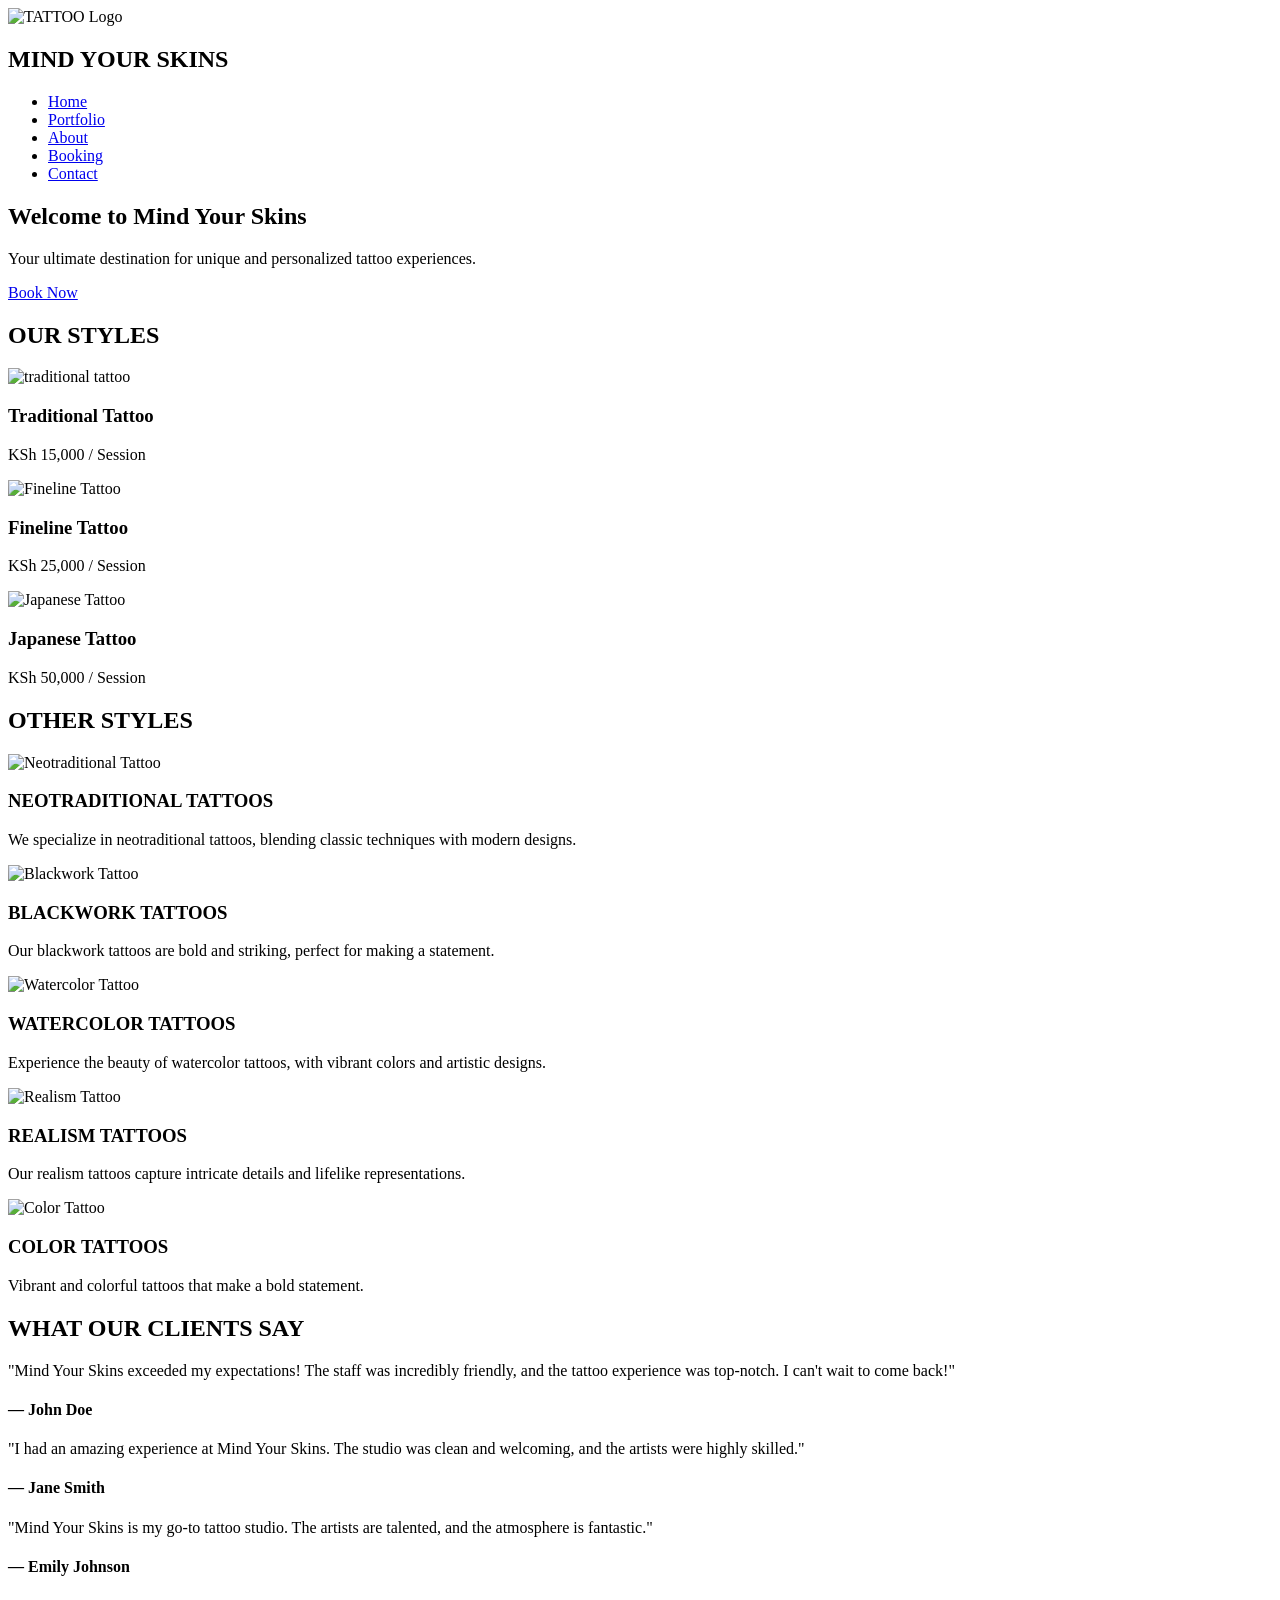
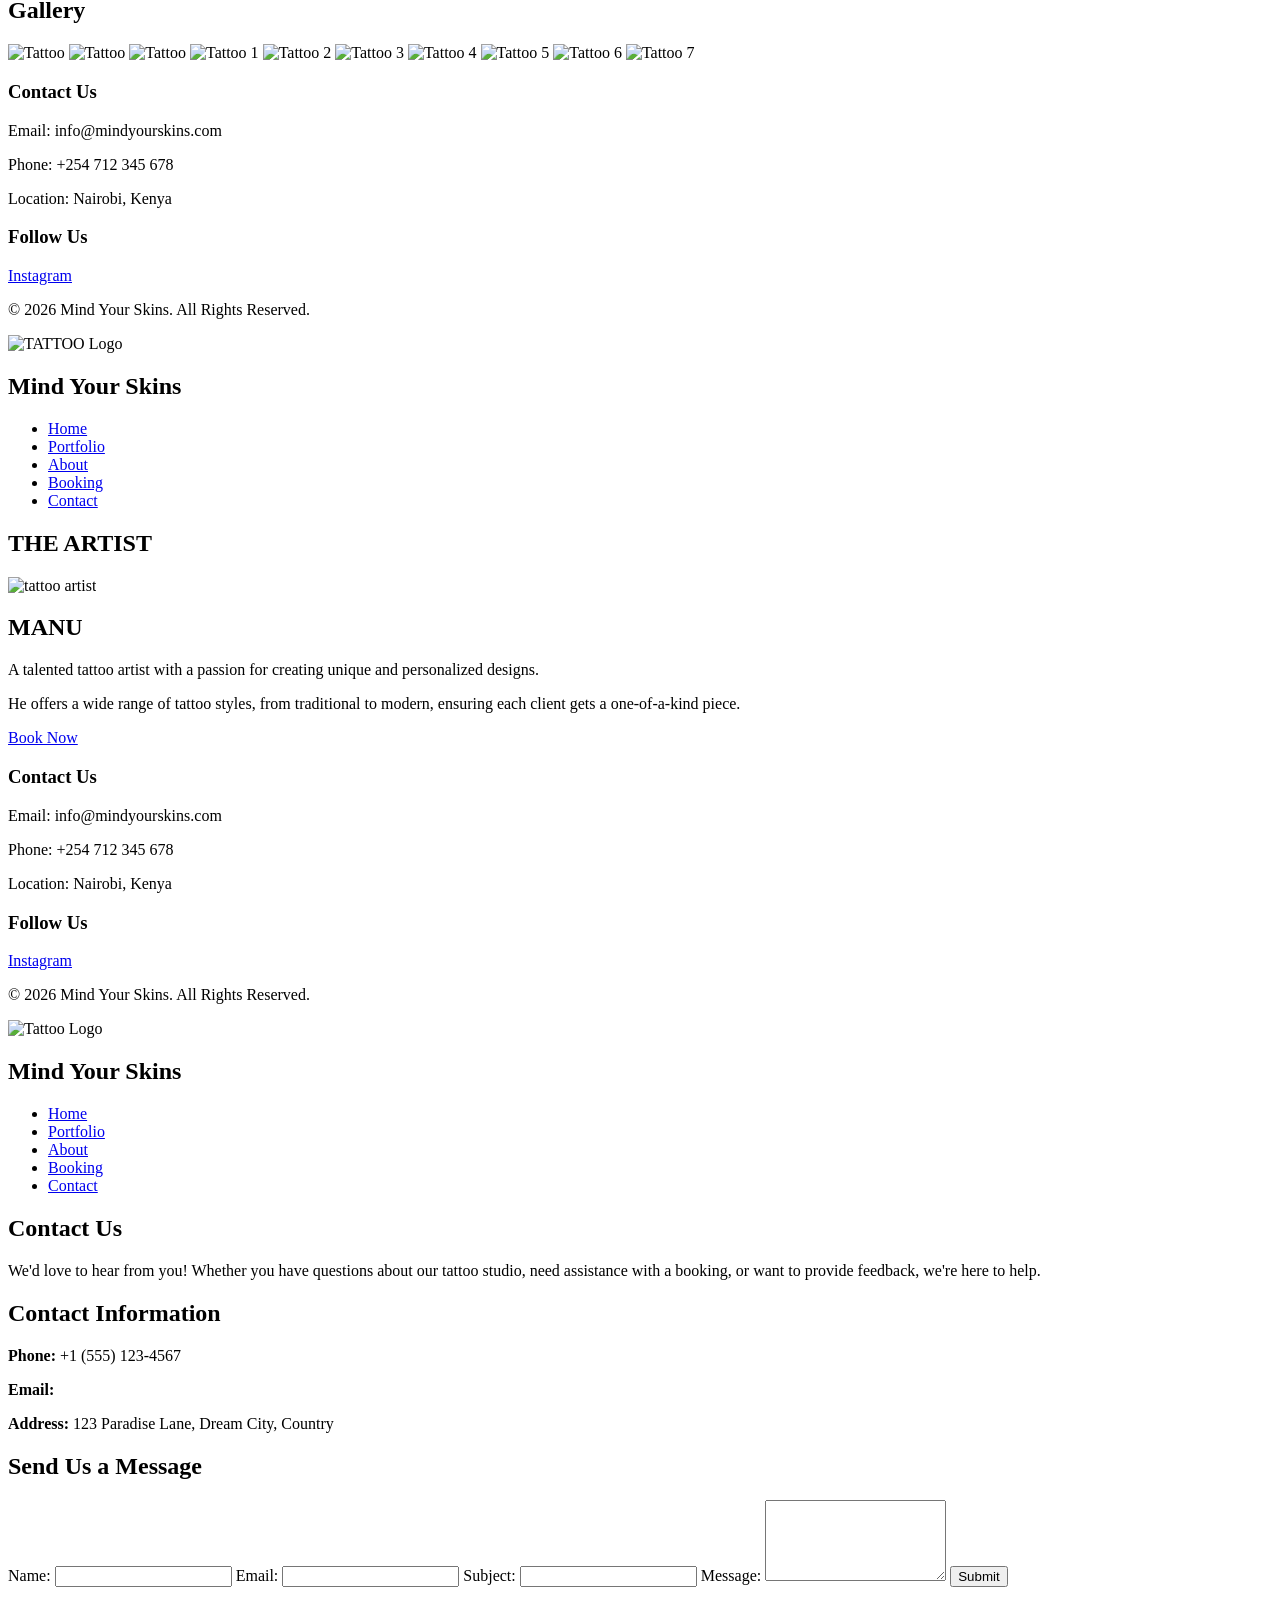
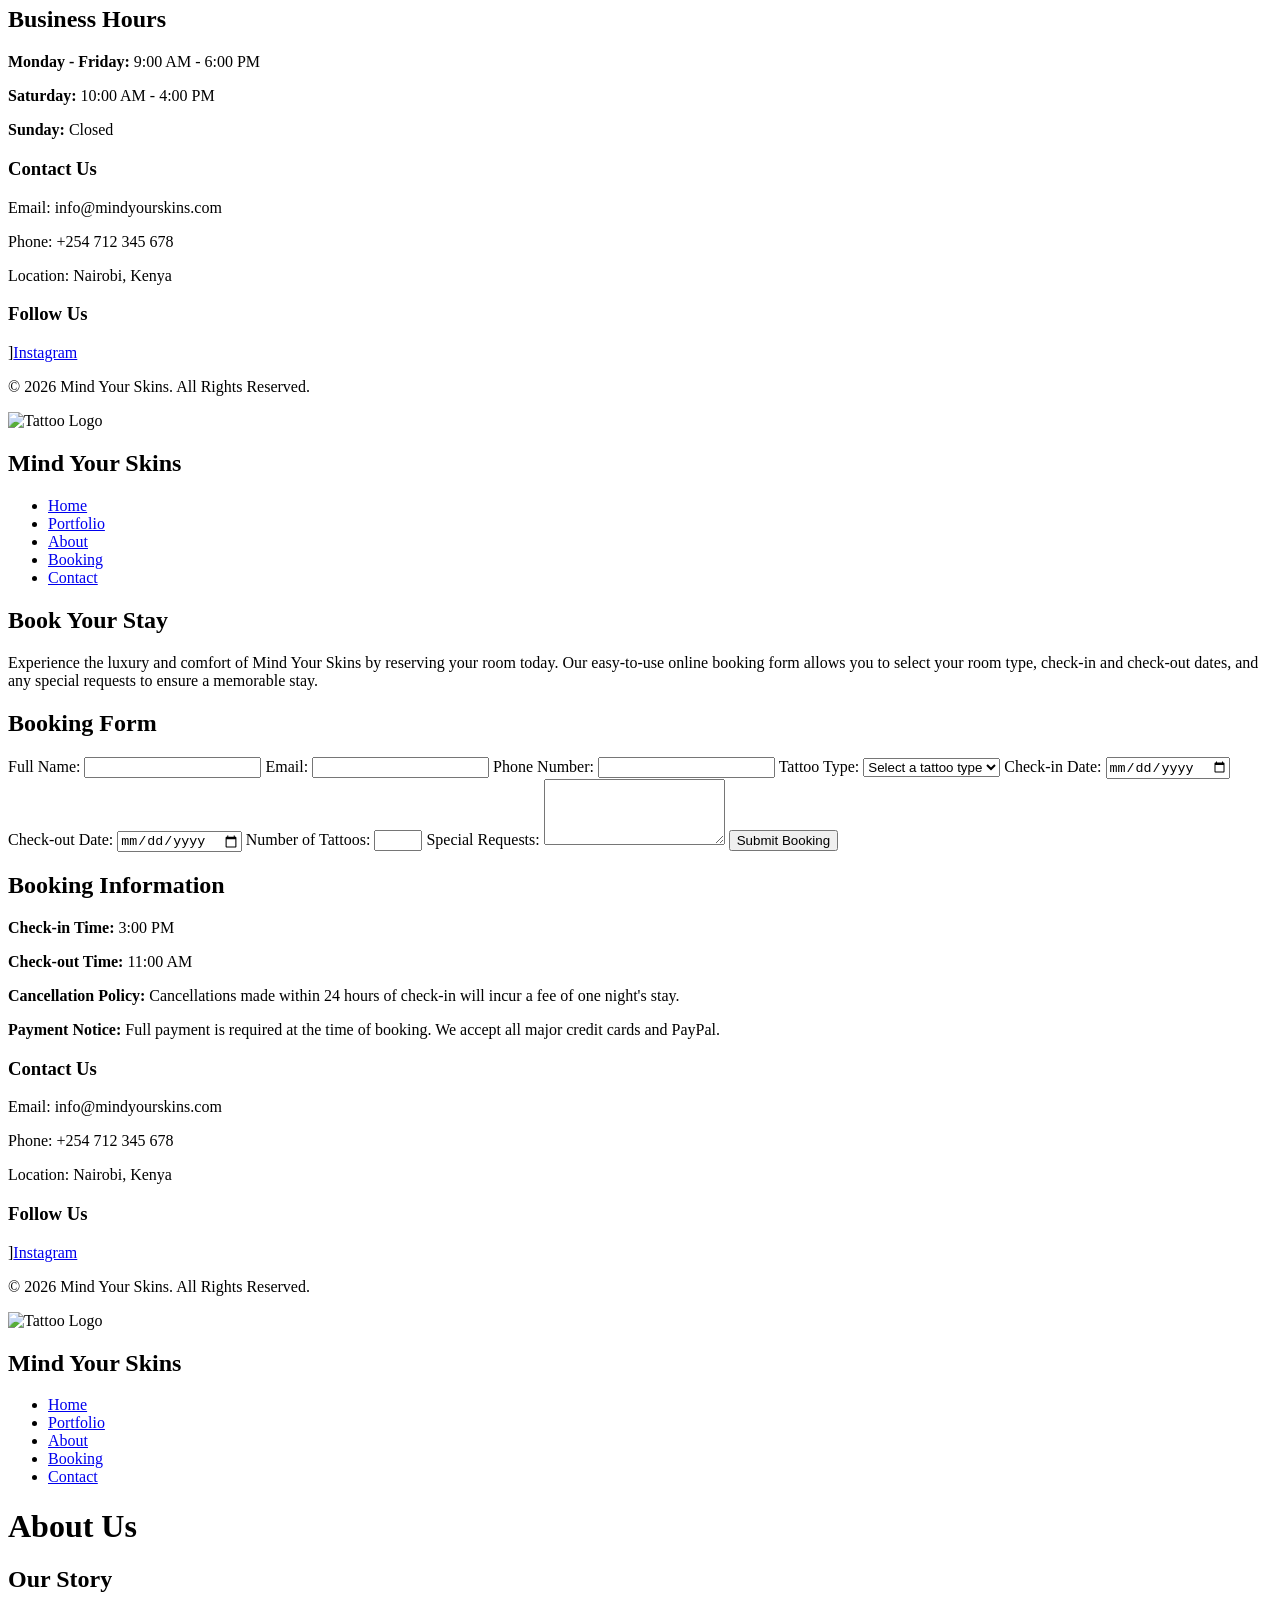
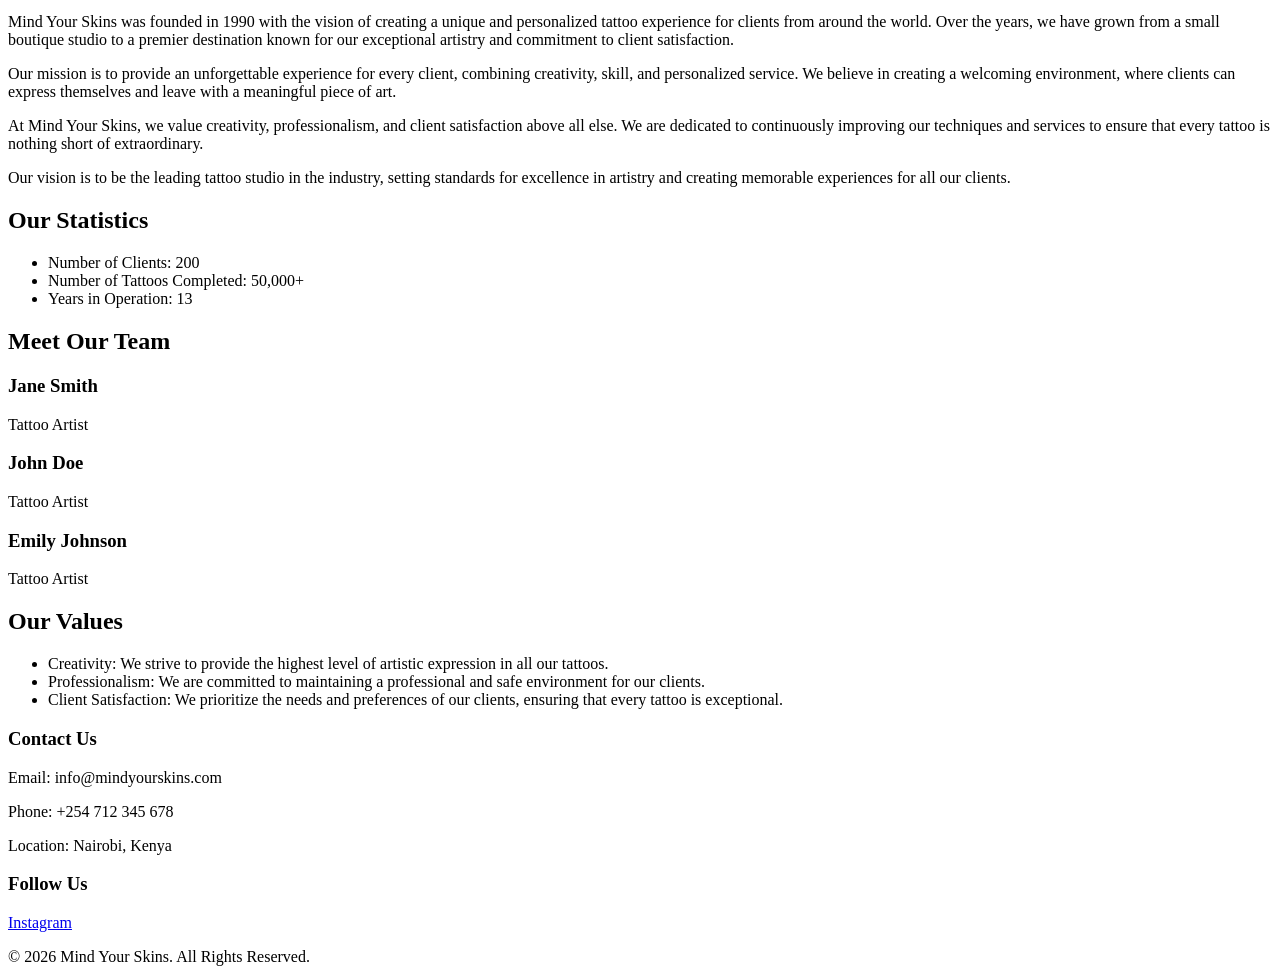
==== submission/index.html @ 41bdcdaa "e:\web\wad-labs-2026-swoozie-cell-2\Cat2-work" ====
<!DOCTYPE html>
<html>

<head>
    <meta charset="utf-8">
    <meta name="viewport" content="width=device-width, initial-scale=1.0">
    <link rel="stylesheet" href="../css/style.css">
    <link rel="icon" href="https://tattooluststudio.com/wp-content/uploads/2025/06/cropped-logo-1-32x32.png" type="image/png">
    <nav class="navbar">
        <div class="logo"> <img src="f:\tattoo stuff\tattoo.png" alt="TATTOO Logo" >
            <h1>MIND YOUR SKINS</h1>
        </div>
        <ul class="nav-links">
            <li><a href="home.html" class="active">Home</a></li>
            <li><a href="portfolio.html">Portfolio</a></li>
            <li><a href="about.html">About</a></li>
            <li><a href="booking.html">Booking</a></li>
            <li><a href="contact.html">Contact</a></li>
        </ul>
    </nav>
    <title>Mind Your Skins</title>
    <link rel="preconnect" href="https://fonts.googleapis.com">
    <link rel="preconnect" href="https://fonts.gstatic.com" crossorigin>
    <link href="https://fonts.googleapis.com/css2?family=Philosopher:ital,wght@0,400;0,700;1,400;1,700&display=swap"
        rel="stylesheet">
</head>
<main>
    <section class="hero"> 
        <h1>Welcome to Mind Your Skins</h1>
        <p>Your ultimate destination for unique and personalized tattoo experiences.</p> <a href="booking.html" class="cta-button">Book Now</a>
    </section>
    <section class="featured-rooms">
        <h2>OUR STYLES</h2>
        <div class="rooms-grid">
            <div class="room-item"> <img src="f:\tattoo stuff\traditional.jpg" alt="traditional tattoo">
                <div class="room-info">
                    <h3>Traditional Tattoo</h3>
                    <p>KSh 15,000 / Session</p>
                </div>
            </div>
            <div class="room-item"> <img src="f:\tattoo stuff\fineline.jpg" alt="Fineline Tattoo">
                <div class="room-info">
                    <h3>Fineline Tattoo</h3>
                    <p>KSh 25,000 / Session</p>
                </div>
            </div>
            <div class="room-item"> <img src="f:\tattoo stuff\japanese.jpg" alt="Japanese Tattoo">
                <div class="room-info">
                    <h3>Japanese Tattoo</h3>
                    <p>KSh 50,000 / Session</p>
                </div>
            </div>
        </div>
    </section>
   <section class="services">
    <h2>OTHER STYLES</h2>

    <div class="service-container">

        <div class="service-card">
            <img src="f:\tattoo stuff\neotrad.jpg" alt="Neotraditional Tattoo">
            <h3>NEOTRADITIONAL TATTOOS</h3>
            <p>We specialize in neotraditional tattoos, blending classic techniques with modern designs.</p>
        </div>

        <div class="service-card">
            <img src="f:\tattoo stuff\blackwork.jpg" alt="Blackwork Tattoo">
            <h3>BLACKWORK TATTOOS</h3>
            <p>Our blackwork tattoos are bold and striking, perfect for making a statement.</p>
        </div>

        <div class="service-card">
            <img src="f:\tattoo stuff\watercolor.jpg" alt="Watercolor Tattoo">
            <h3>WATERCOLOR TATTOOS</h3>
            <p>Experience the beauty of watercolor tattoos, with vibrant colors and artistic designs.</p>
        </div>

        <div class="service-card">
            <img src="f:\tattoo stuff\realism2.jpg" alt="Realism Tattoo">
            <h3>REALISM TATTOOS</h3>
            <p>Our realism tattoos capture intricate details and lifelike representations.</p>
        </div>

        <div class="service-card">
            <img src="f:\tattoo stuff\color.jpg" alt="Color Tattoo">
            <h3>COLOR TATTOOS</h3>
            <p>Vibrant and colorful tattoos that make a bold statement.</p>
        </div>

    </div>
</section>
    <section class="testimonials">
    <h2>WHAT OUR CLIENTS SAY</h2>

    <div class="testimonial-container">

        <div class="testimonial">
            <p>"Mind Your Skins exceeded my expectations! The staff was incredibly friendly, and the tattoo experience was top-notch. I can't wait to come back!"</p>
            <h4>— John Doe</h4>
        </div>

        <div class="testimonial">
            <p>"I had an amazing experience at Mind Your Skins. The studio was clean and welcoming, and the artists were highly skilled."</p>
            <h4>— Jane Smith</h4>
        </div>

        <div class="testimonial">
            <p>"Mind Your Skins is my go-to tattoo studio. The artists are talented, and the atmosphere is fantastic."</p>
            <h4>— Emily Johnson</h4>
        </div>

    </div>
</section>
    <section class="gallery">
        <h2>Gallery</h2>
        <div class="gallery-images">
            <img src="c:\Users\Manus\OneDrive\Pictures\Uploads\tattoo\IMG-20260603-WA0035.jpg" alt="Tattoo ">
             <img src="c:\Users\Manus\OneDrive\Pictures\Uploads\tattoo\IMG-20260603-WA0043.jpg" alt="Tattoo ">
             <img src="c:\Users\Manus\OneDrive\Pictures\Uploads\tattoo\IMG-20260603-WA0039.jpg" alt="Tattoo ">
              <img src="f:\tattoo stuff\1.jpg" alt="Tattoo 1">
             <img src="f:\tattoo stuff\2.jpg" alt="Tattoo 2"> 
             <img src="f:\tattoo stuff\3.jpg" alt="Tattoo 3">
            <img src="f:\tattoo stuff\4.jpg" alt="Tattoo 4">
            <img src="f:\tattoo stuff\5.jpg" alt="Tattoo 5">
            <img src="f:\tattoo stuff\6.jpg" alt="Tattoo 6">
            <img src="f:\tattoo stuff\7.jpg" alt="Tattoo 7">
         </div>
    </section>
</main>
<footer class="footer">
    <div class="footer-contact">
        <h3>Contact Us</h3>
        <p>Email: info@mindyourskins.com</p>
        <p>Phone: +254 712 345 678</p>
        <p>Location: Nairobi, Kenya</p>
    </div>
    <div class="footer-socials">
        <h3>Follow Us</h3> <a href="https://www.instagram.com/mind.your.skins/#">Instagram</a> 
    </div>
    <div class="footer-copy">
        <p>&copy; 2026 Mind Your Skins. All Rights Reserved.</p>
    </div>
</footer>

<body> </body>

</html>

<!DOCTYPE html>
<html lang="en">

<head>
    <meta charset="UTF-8">
    <meta name="viewport" content="width=device-width, initial-scale=1.0">
    <link rel="stylesheet" href="../css/style.css">
</head>

<body>
    <nav class="navbar">
        <div class="logo"> <img src="f:\tattoo stuff\tattoo.png" alt="TATTOO Logo" class="logo-image">
            <h1>Mind Your Skins</h1>
        </div>
        <ul class="nav-links">
            <li><a href="home.html">Home</a></li>
            <li><a href="portfolio.html" class="active">Portfolio</a></li>
            <li><a href="about.html">About</a></li>
            <li><a href="booking.html">Booking</a></li>
            <li><a href="contact.html">Contact</a></li>
        </ul>
    </nav>
    <title> Mind Your Skins</title>
    <link rel="preconnect" href="https://fonts.googleapis.com">
    <link rel="preconnect" href="https://fonts.gstatic.com" crossorigin>
    <link href="https://fonts.googleapis.com/css2?family=Philosopher:ital,wght@0,400;0,700;1,400;1,700&display=swap"
        rel="stylesheet">
    <section class="rooms">
        <h1 class="section-title">THE ARTIST</h1>
        <div class="rooms-container">
        <div class="room-card"> <img src="c:\Users\Manus\OneDrive\Pictures\Uploads\tattoo\manu.jpg" alt="tattoo artist">
            <h2>MANU</h2>
            <p>A talented tattoo artist with a passion for creating unique and personalized designs.</p>
            <p> He offers a wide range of tattoo styles, from traditional to modern, ensuring each client gets a one-of-a-kind piece.</p> <a href="booking.html" class="cta-button">Book Now</a>
        </div>
        
    </div>
    </section>
    
</body>
<footer class="footer">
    <div class="footer-contact">
        <h3>Contact Us</h3>
        <p>Email: info@mindyourskins.com</p>
        <p>Phone: +254 712 345 678</p>
        <p>Location: Nairobi, Kenya</p>
    </div>
    <div class="footer-socials">
        <h3>Follow Us</h3>  <a href="https://www.instagram.com/mind.your.skins/#">Instagram</a> 
    </div>
    <div class="footer-copy">
        <p>&copy; 2026 Mind Your Skins. All Rights Reserved.</p>
    </div>
</footer>

</html>

 <!DOCTYPE html>
<html lang="en">
    <head>
        <meta charset="UTF-8">
        <meta name="viewport" content="width=device-width, initial-scale=1.0">
        <link rel="stylesheet" href="../css/style.css">
        <nav class="navbar"   >
            <div class="logo" >
                <img src="f:\tattoo stuff\tattoo.png" alt="Tattoo Logo" class="logo-image">
                <h1>Mind Your Skins</h1>
            </div>
            <ul class="nav-links">
                <li><a href="home.html">Home</a></li>
                <li><a href="portfolio.html">Portfolio</a></li>
                <li><a href="about.html">About</a></li>
                <li><a href="booking.html">Booking</a></li>
                <li><a href="contact.html" class="active">Contact</a></li>
                </ul>
          
        </nav>
        <title>Contact Us - Mind Your Skins</title>
        <link rel="preconnect" href="https://fonts.googleapis.com">
        <link rel="preconnect" href="https://fonts.gstatic.com" crossorigin>
        <link href="https://fonts.googleapis.com/css2?family=Philosopher:ital,wght@0,400;0,700;1,400;1,700&display=swap" rel="stylesheet">

     <section class="contact-banner">
        <h1 class="section-title">Contact Us</h1>
        <p>We'd love to hear from you! Whether you have questions about our tattoo studio, need assistance with a booking, or want to provide feedback, we're here to help.</p>
</section>
<section class="contact-info">
    <h2 class="section-title">Contact Information</h2>
    <p><strong>Phone:</strong> +1 (555) 123-4567</p>
    <p><strong>Email:</strong></p>
    <p><strong>Address:</strong> 123 Paradise Lane, Dream City, Country</p>    
    </section>
    <section class="contact-form">
        <h2 class="section-title">Send Us a Message</h2>
        <form action="submit_form.php" method="post">
            <label for="name">Name:</label>
            <input type="text" id="name" name="name" required>
            
            <label for="email">Email:</label>
            <input type="email" id="email" name="email" required>
            
            <label for="subject">Subject:</label>
            <input type="text" id="subject" name="subject" required>
            
            <label for="message">Message:</label>
            <textarea id="message" name="message" rows="5" required></textarea>
            
            <button type="submit">Submit</button>
        </form>
    </section>
    <section class="business-hours">
        <h2 class="section-title">Business Hours</h2>
        <p><strong>Monday - Friday:</strong> 9:00 AM - 6:00 PM</p>
        <p><strong>Saturday:</strong> 10:00 AM - 4:00 PM</p>
        <p><strong>Sunday:</strong> Closed</p>
        </section>

  <footer class="footer">

    
    <div class="footer-contact">

        <h3>Contact Us</h3>

        <p>Email: info@mindyourskins.com</p>

        <p>Phone: +254 712 345 678</p>

        <p>Location: Nairobi, Kenya</p>

    </div>



    
    <div class="footer-socials">

        <h3>Follow Us</h3>

       ]<a href="https://www.instagram.com/mind.your.skins/#">Instagram</a> 

    </div>



    <div class="footer-copy">

        <p>&copy; 2026 Mind Your Skins. All Rights Reserved.</p>

    </div>

</footer>
        
        






    </html>



 <!DOCTYPE html>
<html lang="en">
    <head>
        <meta charset="UTF-8">
        <meta name="viewport" content="width=device-width, initial-scale=1.0">
        <meta name="description" content="Book your stay at Mind Your Skins with our easy-to-use online booking form. Select your tattoo type, appointment date, and any special requests to ensure a personalized and memorable experience. Experience the artistry and professionalism of Mind Your Skins by reserving your appointment today.">
        <meta name="keywords" content="tattoo booking, online reservation, tattoo type, appointment date, special requests, tattoo studio, personalized experience, professional artists">
        <link rel="stylesheet" href="../css/style.css">
       <nav class="navbar"   >
            <div class="logo" >
                <img src="f:\tattoo stuff\tattoo.png" alt="Tattoo Logo" class="logo-image">
                <h1>Mind Your Skins</h1>
            </div>
            <ul class="nav-links">
                <li><a href="home.html">Home</a></li>
                <li><a href="portfolio.html">Portfolio</a></li>
                <li><a href="about.html">About</a></li>
                <li><a href="booking.html" class="active">Booking</a></li>
                <li><a href="contact.html">Contact</a></li>
                </ul>
          
        </nav>
        <title>Book Your Stay - Mind Your Skins</title>
        <link rel="preconnect" href="https://fonts.googleapis.com">
        <link rel="preconnect" href="https://fonts.gstatic.com" crossorigin>
        <link href="https://fonts.googleapis.com/css2?family=Philosopher:ital,wght@0,400;0,700;1,400;1,700&display=swap" rel="stylesheet">

    </head>
    <section class="booking-banner">
        <h1 class="section-title">Book Your Stay</h1>
        <p>Experience the luxury and comfort of Mind Your Skins by reserving your room today. Our easy-to-use online booking form allows you to select your room type, check-in and check-out dates, and any special requests to ensure a memorable stay.</p>
        </section>
    <section class="booking-form">
        <h2 class="section-title">Booking Form</h2>
        <form action="submit_booking.php" method="post">
            <label for="full-name">Full Name:</label>
            <input type="text" id="full-name" name="full-name" required>
            
            <label for="email">Email:</label>
            <input type="email" id="email" name="email" required>
            
            <label for="phone">Phone Number:</label>
            <input type="tel" id="phone" name="phone" required>
            
            <label for="tattoo-type">Tattoo Type:</label>
            <select id="tattoo-type" name="tattoo-type" required>
                <option value="">Select a tattoo type</option>
                <option value="japanese">Japanese Tattoo</option>
                <option value="traditional">Traditional Tattoo</option>
                <option value="realism">Realism Tattoo</option>
                <option value="fineline">Fineline Tattoo</option>
            </select>
            
            <label for="check-in">Check-in Date:</label>
            <input type="date" id="check-in" name="check-in" required>
            
            <label for="check-out">Check-out Date:</label>
            <input type="date" id="check-out" name="check-out" required>
            
            <label for="tattoos">Number of Tattoos:</label>
            <input type="number" id="tattoos" name="tattoos" min="1" max="10" required>
            
            <label for="requests">Special Requests:</label>
            <textarea id="requests" name="requests" rows="4"></textarea>
            
            <button type="submit">Submit Booking</button>
            </form>
            </section>
            <section class="booking-info">
                <h2 class="section-title">Booking Information</h2>
                <p><strong>Check-in Time:</strong> 3:00 PM</p>
                <p><strong>Check-out Time:</strong> 11:00 AM</p>
                <p><strong>Cancellation Policy:</strong> Cancellations made within 24 hours of check-in will incur a fee of one night's stay.</p>
                <p><strong>Payment Notice:</strong> Full payment is required at the time of booking. We accept all major credit cards and PayPal.</p>
                </section>

<footer class="footer">

    
    <div class="footer-contact">

        <h3>Contact Us</h3>

        <p>Email: info@mindyourskins.com</p>

        <p>Phone: +254 712 345 678</p>

        <p>Location: Nairobi, Kenya</p>

    </div>


    
    <div class="footer-socials">

        <h3>Follow Us</h3>

         ]<a href="https://www.instagram.com/mind.your.skins/#">Instagram</a>

    </div>


    <div class="footer-copy">

        <p>&copy; 2026 Mind Your Skins. All Rights Reserved.</p>

    </div>

</footer>
        





    </html>


<!DOCTYPE html>
<html lang="en">
    <head>
        <meta charset="UTF-8">
        <meta name="viewport" content="width=device-width, initial-scale=1.0">
        <meta name="description" content="Learn about our tattoo studio, our story, and our commitment to providing exceptional tattoo experiences. Discover our history, mission, and values that make us a premier destination for clients seeking unique and personalized tattoos.">
        <meta name="keywords" content="tattoo studio, about us, history, mission, values, tattoo, unique tattoos, personalized tattoos, tattoo artists">
        <title>About Us - Mind Your Skins</title>
        <link rel="stylesheet" href="../css/style.css">
    </head>
    <body>
        <nav class="navbar"   >
            <div class="logo" >
                <img src="f:\tattoo stuff\tattoo.png" alt="Tattoo Logo" class="logo-image">
                <h1>Mind Your Skins</h1>
            </div>
            <ul class="nav-links">
                <li><a href="home.html">Home</a></li>
                <li><a href="portfolio.html">Portfolio</a></li>
                <li><a href="about.html" class="active">About</a></li>
                <li><a href="booking.html">Booking</a></li>
                <li><a href="contact.html">Contact</a></li>
                </ul>
          
        </nav>
        <title>About Us - Mind Your Skins</title>
        <link rel="preconnect" href="https://fonts.googleapis.com">
        <link rel="preconnect" href="https://fonts.gstatic.com" crossorigin>
        <link href="https://fonts.googleapis.com/css2?family=Philosopher:ital,wght@0,400;0,700;1,400;1,700&display=swap" rel="stylesheet">
        <header>
            <h1 class="section-title">About Us</h1>
            </header>
            <body>

                <section class="hotel-story">
                    <h2 class="section-title">Our Story</h2>
                    
                <p>Mind Your Skins was founded in 1990 with the vision of creating a unique and personalized tattoo experience for clients from around the world. Over the years, we have grown from a small boutique studio to a premier destination known for our exceptional artistry and commitment to client satisfaction.</p>
           <p>Our mission is to provide an unforgettable experience for every client, combining creativity, skill, and personalized service. We believe in creating a welcoming environment, where clients can express themselves and leave with a meaningful piece of art.</p>
           <p>At Mind Your Skins, we value creativity, professionalism, and client satisfaction above all else. We are dedicated to continuously improving our techniques and services to ensure that every tattoo is nothing short of extraordinary.</p>
              <p>Our vision is to be the leading tattoo studio in the industry, setting standards for excellence in artistry and creating memorable experiences for all our clients.</p>           
           
            </section>
            <section class="statistics">
                <h2 class="section-title">Our Statistics</h2>
                <ul>
                    <li>Number of Clients: 200</li>
                    <li>Number of Tattoos Completed: 50,000+</li>
                    <li>Years in Operation: 13</li>
                </ul>
            </section>
            <section class="team">
                <h2 class="section-title">Meet Our Team</h2>
                <div class="team-member">
                   
                    <h3>Jane Smith</h3>
                    <p>Tattoo Artist</p>
                </div>
                <div class="team-member">
                   
                    <h3>John Doe</h3>
                    <p>Tattoo Artist</p>
                </div>
                <div class="team-member">
               
                    <h3>Emily Johnson</h3>
                    <p>Tattoo Artist</p>
                </div>
                </section>
                <section class="values">
                    <h2 class="section-title">Our Values</h2>
                    <ul>
                        <li>Creativity: We strive to provide the highest level of artistic expression in all our tattoos.</li>
                        <li>Professionalism: We are committed to maintaining a professional and safe environment for our clients.</li>
                        <li>Client Satisfaction: We prioritize the needs and preferences of our clients, ensuring that every tattoo is exceptional.</li>
                    </ul>
                    </section>
                    </body>

           <footer class="footer">

    
    <div class="footer-contact">

        <h3>Contact Us</h3>

        <p>Email: info@mindyourskins.com</p>

        <p>Phone: +254 712 345 678</p>

        <p>Location: Nairobi, Kenya</p>

    </div>


    
    <div class="footer-socials">

        <h3>Follow Us</h3>
<a href="https://www.instagram.com/mind.your.skins/">Instagram</a> 

    </div>


    <div class="footer-copy">

        <p>&copy; 2026 Mind Your Skins. All Rights Reserved.</p>

    </div>

</footer>
        
        
        
        








</html>
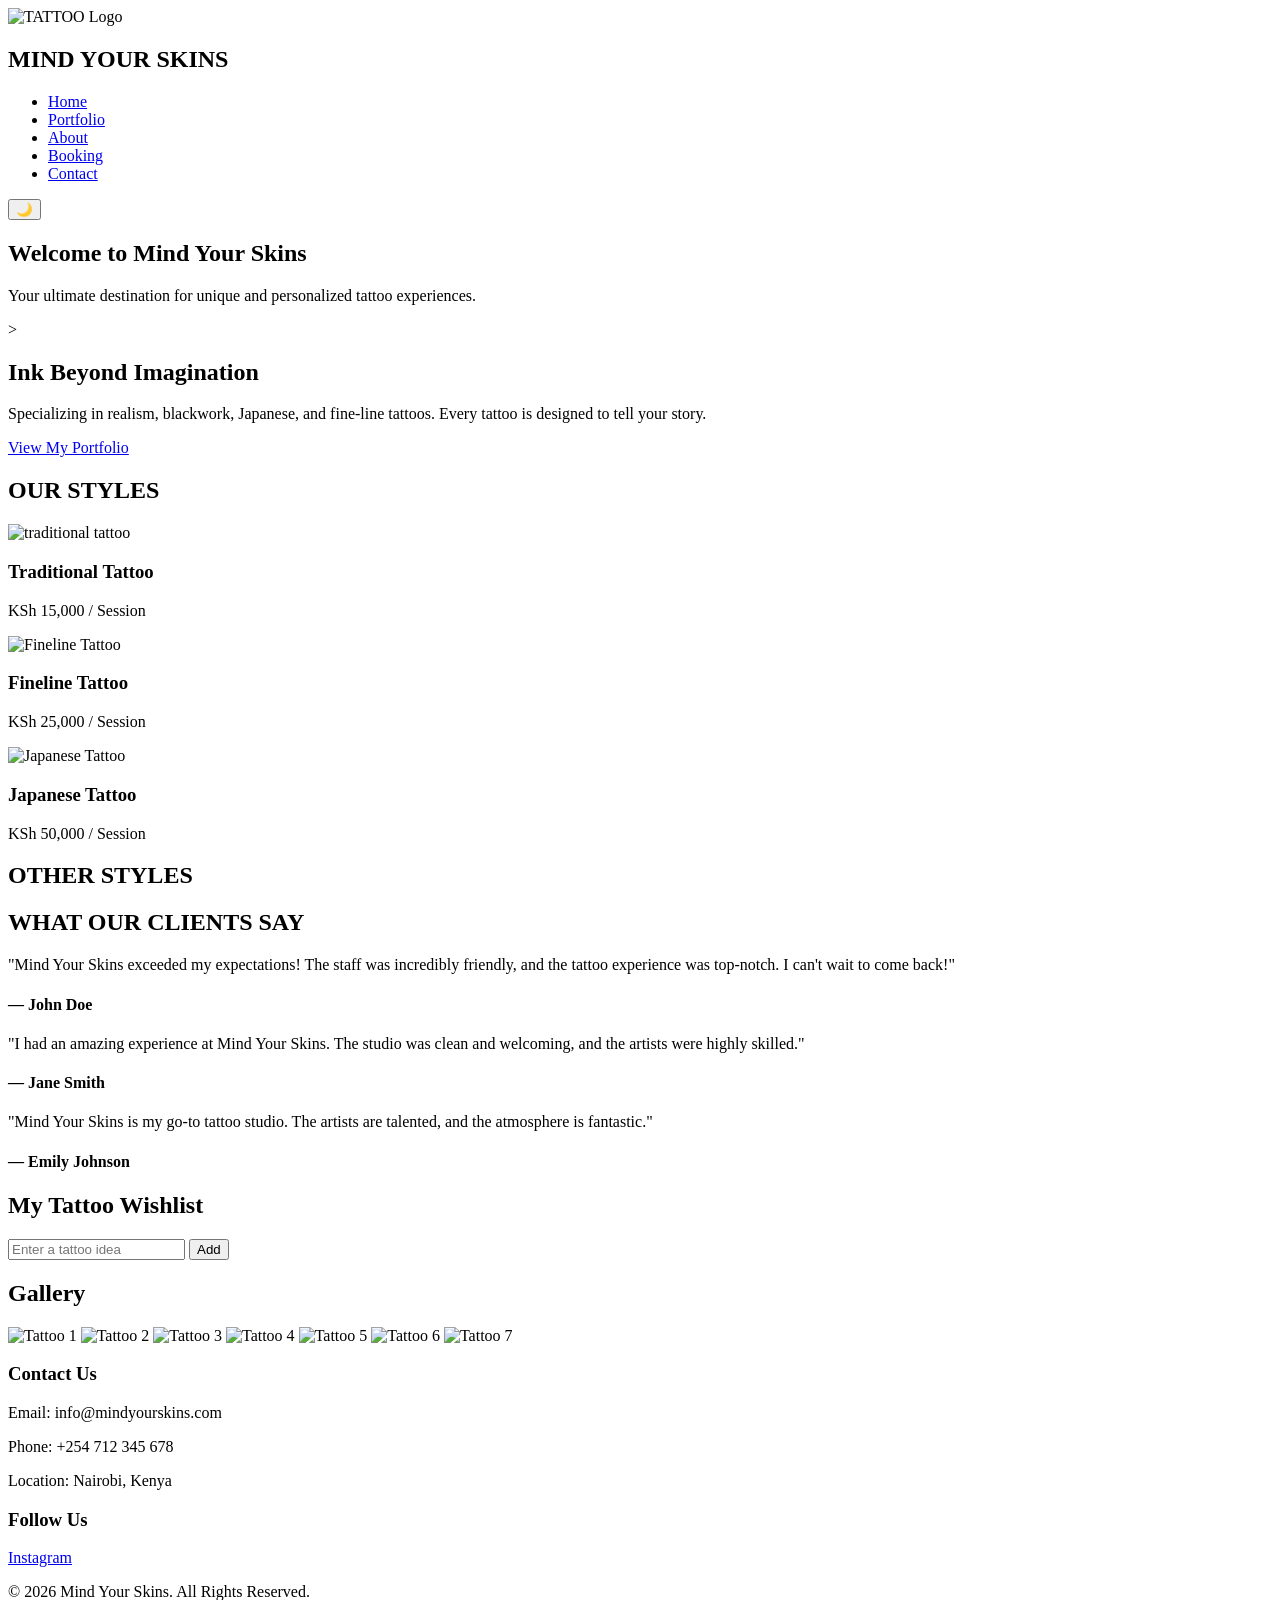
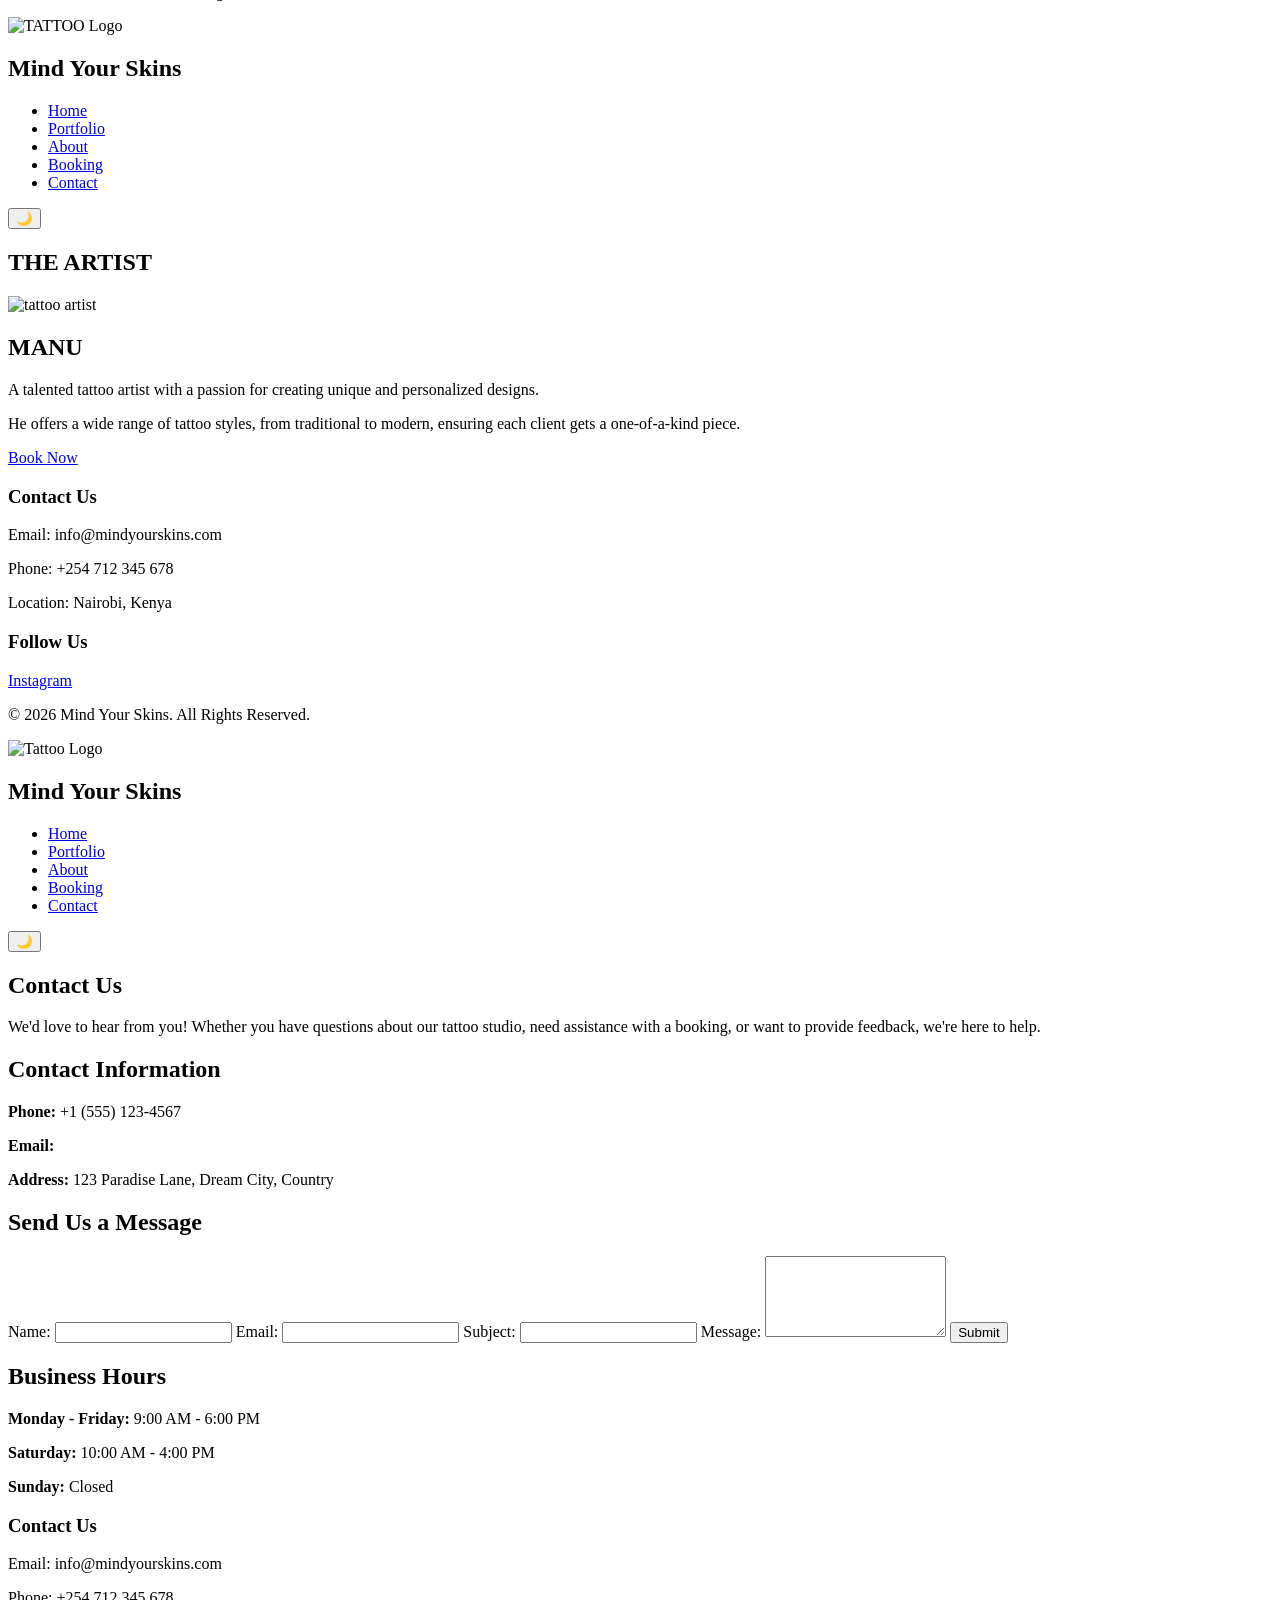
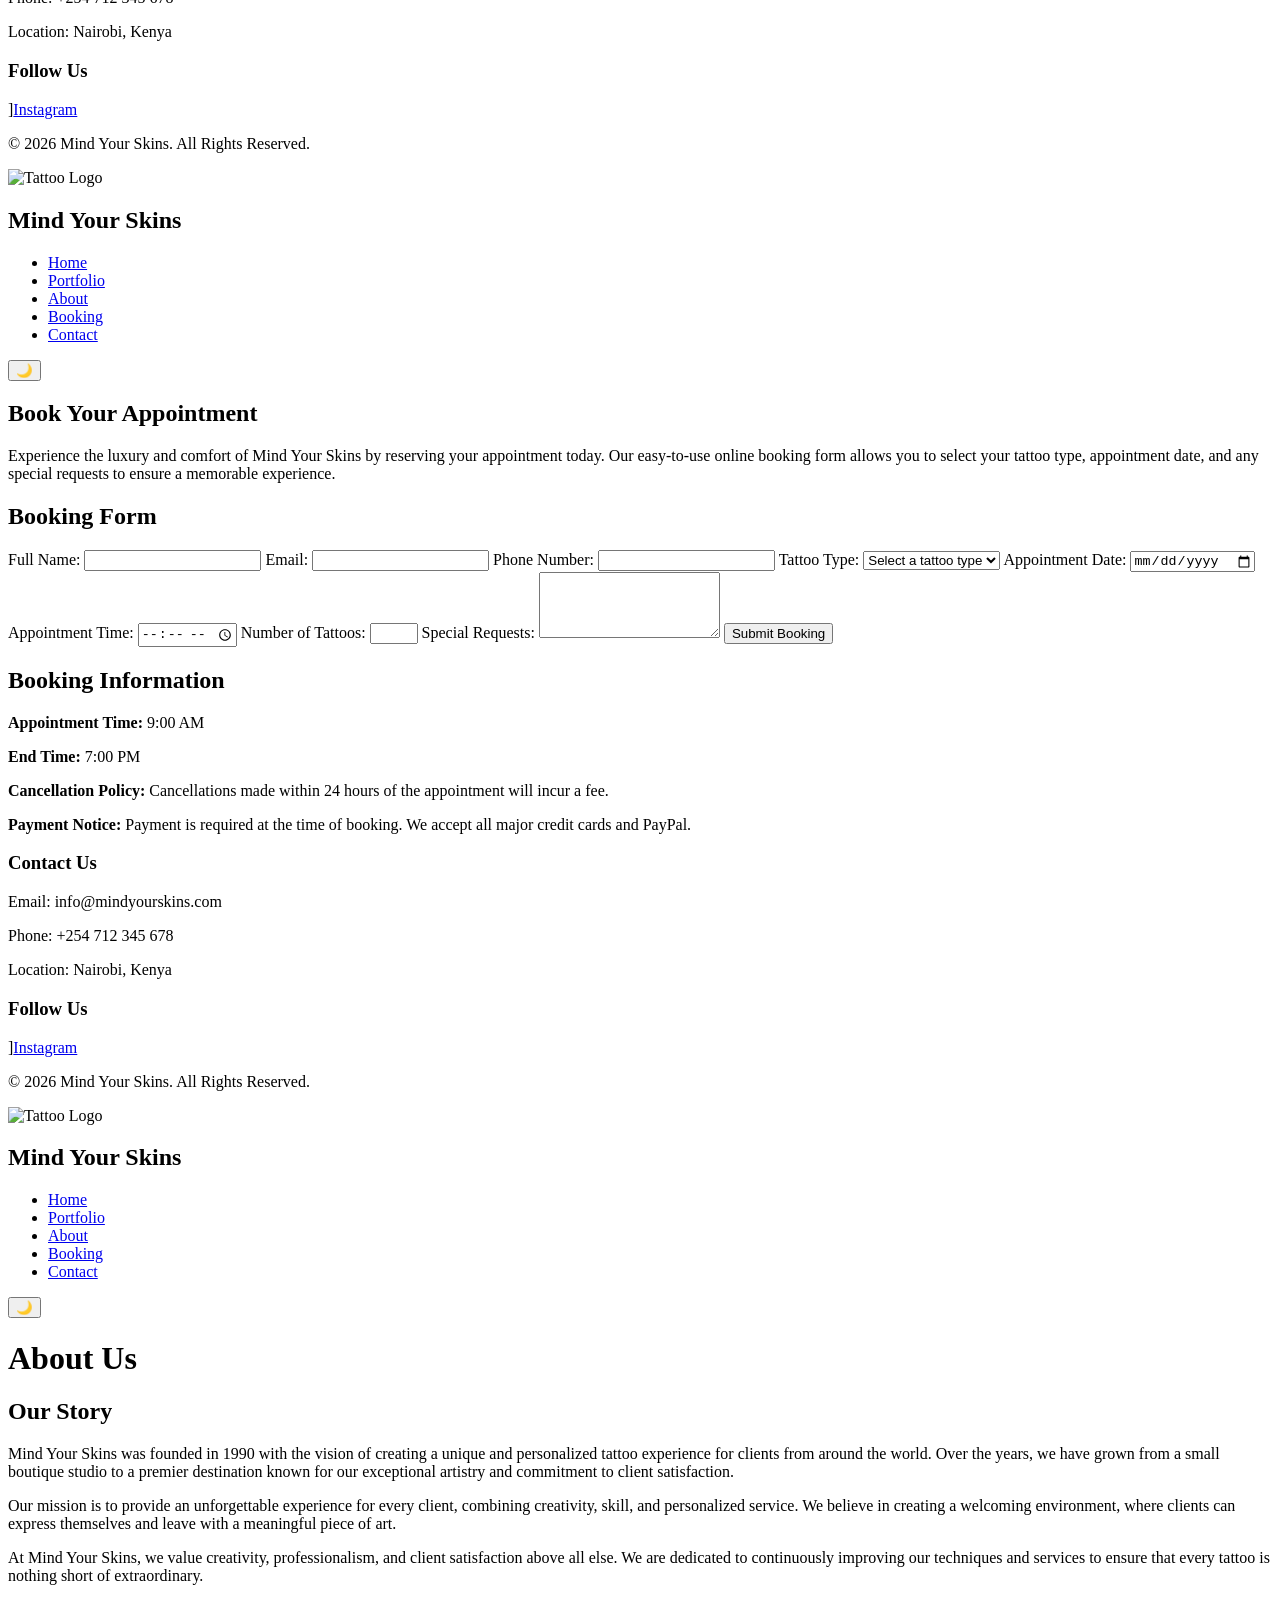
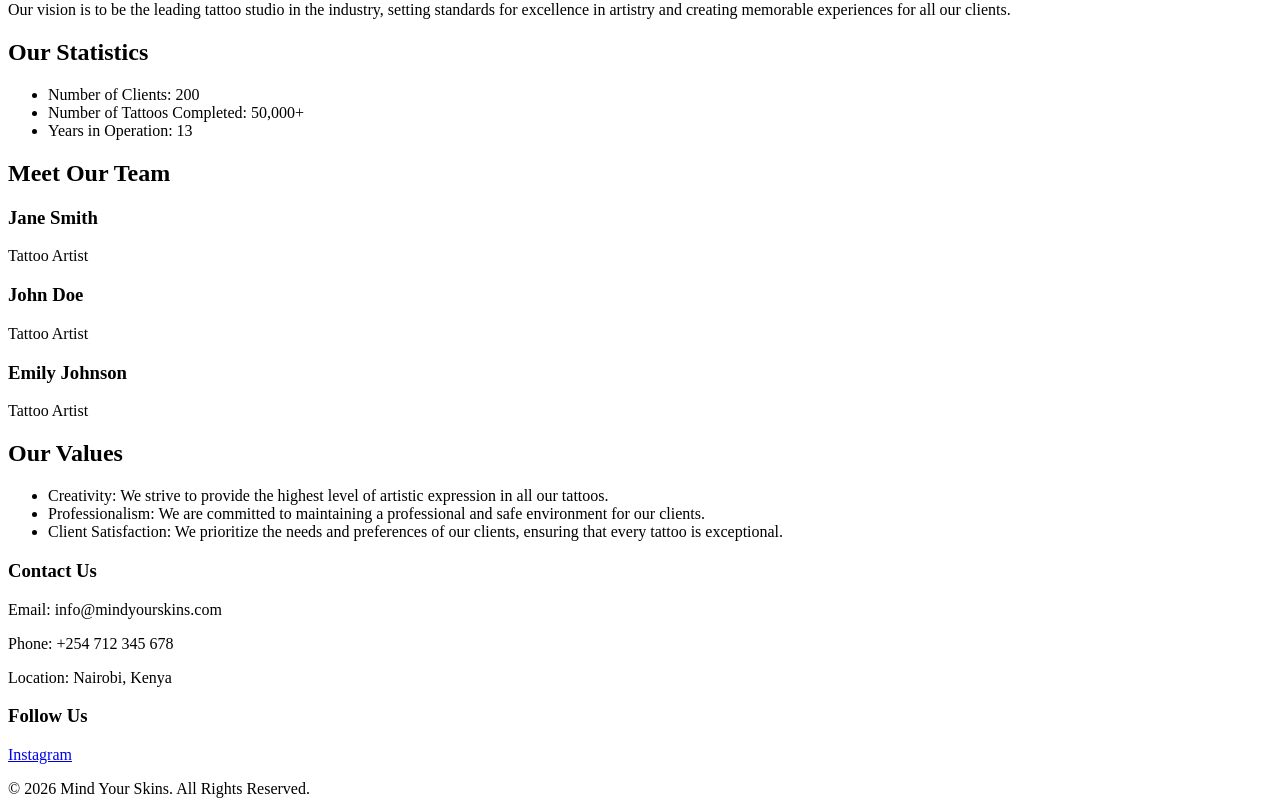
==== commit 940a1d13: "changes" ====
--- a/submission/index.html
+++ b/submission/index.html
@@ -1,4 +1,3 @@
-
 <!DOCTYPE html>
 <html>
 
@@ -6,9 +5,10 @@
     <meta charset="utf-8">
     <meta name="viewport" content="width=device-width, initial-scale=1.0">
     <link rel="stylesheet" href="../css/style.css">
-    <link rel="icon" href="https://tattooluststudio.com/wp-content/uploads/2025/06/cropped-logo-1-32x32.png" type="image/png">
+    <link rel="icon" href="https://tattooluststudio.com/wp-content/uploads/2025/06/cropped-logo-1-32x32.png"
+        type="image/png">
     <nav class="navbar">
-        <div class="logo"> <img src="f:\tattoo stuff\tattoo.png" alt="TATTOO Logo" >
+        <div class="logo"> <img src="f:\tattoo stuff\tattoo.png" alt="TATTOO Logo">
             <h1>MIND YOUR SKINS</h1>
         </div>
         <ul class="nav-links">
@@ -17,7 +17,9 @@
             <li><a href="about.html">About</a></li>
             <li><a href="booking.html">Booking</a></li>
             <li><a href="contact.html">Contact</a></li>
+
         </ul>
+        <button id="themeBtn">🌙 </button>
     </nav>
     <title>Mind Your Skins</title>
     <link rel="preconnect" href="https://fonts.googleapis.com">
@@ -25,11 +27,31 @@
     <link href="https://fonts.googleapis.com/css2?family=Philosopher:ital,wght@0,400;0,700;1,400;1,700&display=swap"
         rel="stylesheet">
 </head>
+
 <main>
-    <section class="hero"> 
+
+   <section class="hero" id="heroBanner">
+
+    <div class="hero-content">
         <h1>Welcome to Mind Your Skins</h1>
-        <p>Your ultimate destination for unique and personalized tattoo experiences.</p> <a href="booking.html" class="cta-button">Book Now</a>
-    </section>
+
+        <p>Your ultimate destination for unique and personalized tattoo experiences.</p>
+
+       >
+    </div>
+
+    <div id="heroOverlay" class="hero-overlay">
+        <h2>Ink Beyond Imagination</h2>
+        <p>
+            Specializing in realism, blackwork, Japanese, and fine-line tattoos.
+            Every tattoo is designed to tell your story.
+        </p>
+        <a href="portfolio.html" class="portfolio-btn">
+        View My Portfolio
+    </a>
+    </div>
+
+</section>
     <section class="featured-rooms">
         <h2>OUR STYLES</h2>
         <div class="rooms-grid">
@@ -53,79 +75,58 @@
             </div>
         </div>
     </section>
-   <section class="services">
-    <h2>OTHER STYLES</h2>
-
-    <div class="service-container">
-
-        <div class="service-card">
-            <img src="f:\tattoo stuff\neotrad.jpg" alt="Neotraditional Tattoo">
-            <h3>NEOTRADITIONAL TATTOOS</h3>
-            <p>We specialize in neotraditional tattoos, blending classic techniques with modern designs.</p>
+    <section class="services">
+        <h2>OTHER STYLES</h2>
+
+        <div class="service-container" id="service-container"></div>
+    </section>
+    <section class="testimonials">
+        <h2>WHAT OUR CLIENTS SAY</h2>
+
+        <div class="testimonial-container">
+
+            <div class="testimonial">
+                <p>"Mind Your Skins exceeded my expectations! The staff was incredibly friendly, and the tattoo
+                    experience was top-notch. I can't wait to come back!"</p>
+                <h4>— John Doe</h4>
+            </div>
+
+            <div class="testimonial">
+                <p>"I had an amazing experience at Mind Your Skins. The studio was clean and welcoming, and the artists
+                    were highly skilled."</p>
+                <h4>— Jane Smith</h4>
+            </div>
+
+            <div class="testimonial">
+                <p>"Mind Your Skins is my go-to tattoo studio. The artists are talented, and the atmosphere is
+                    fantastic."</p>
+                <h4>— Emily Johnson</h4>
+            </div>
+
         </div>
-
-        <div class="service-card">
-            <img src="f:\tattoo stuff\blackwork.jpg" alt="Blackwork Tattoo">
-            <h3>BLACKWORK TATTOOS</h3>
-            <p>Our blackwork tattoos are bold and striking, perfect for making a statement.</p>
-        </div>
-
-        <div class="service-card">
-            <img src="f:\tattoo stuff\watercolor.jpg" alt="Watercolor Tattoo">
-            <h3>WATERCOLOR TATTOOS</h3>
-            <p>Experience the beauty of watercolor tattoos, with vibrant colors and artistic designs.</p>
-        </div>
-
-        <div class="service-card">
-            <img src="f:\tattoo stuff\realism2.jpg" alt="Realism Tattoo">
-            <h3>REALISM TATTOOS</h3>
-            <p>Our realism tattoos capture intricate details and lifelike representations.</p>
-        </div>
-
-        <div class="service-card">
-            <img src="f:\tattoo stuff\color.jpg" alt="Color Tattoo">
-            <h3>COLOR TATTOOS</h3>
-            <p>Vibrant and colorful tattoos that make a bold statement.</p>
-        </div>
-
-    </div>
-</section>
-    <section class="testimonials">
-    <h2>WHAT OUR CLIENTS SAY</h2>
-
-    <div class="testimonial-container">
-
-        <div class="testimonial">
-            <p>"Mind Your Skins exceeded my expectations! The staff was incredibly friendly, and the tattoo experience was top-notch. I can't wait to come back!"</p>
-            <h4>— John Doe</h4>
-        </div>
-
-        <div class="testimonial">
-            <p>"I had an amazing experience at Mind Your Skins. The studio was clean and welcoming, and the artists were highly skilled."</p>
-            <h4>— Jane Smith</h4>
-        </div>
-
-        <div class="testimonial">
-            <p>"Mind Your Skins is my go-to tattoo studio. The artists are talented, and the atmosphere is fantastic."</p>
-            <h4>— Emily Johnson</h4>
-        </div>
-
-    </div>
-</section>
+    </section>
+    <section class="wishlist">
+        <h2>My Tattoo Wishlist</h2>
+
+        <input type="text" id="wishlistInput" placeholder="Enter a tattoo idea">
+
+        <button id="addBtn">Add</button>
+
+        <ul id="wishlist"></ul>
+    </section>
+
     <section class="gallery">
         <h2>Gallery</h2>
         <div class="gallery-images">
-            <img src="c:\Users\Manus\OneDrive\Pictures\Uploads\tattoo\IMG-20260603-WA0035.jpg" alt="Tattoo ">
-             <img src="c:\Users\Manus\OneDrive\Pictures\Uploads\tattoo\IMG-20260603-WA0043.jpg" alt="Tattoo ">
-             <img src="c:\Users\Manus\OneDrive\Pictures\Uploads\tattoo\IMG-20260603-WA0039.jpg" alt="Tattoo ">
-              <img src="f:\tattoo stuff\1.jpg" alt="Tattoo 1">
-             <img src="f:\tattoo stuff\2.jpg" alt="Tattoo 2"> 
-             <img src="f:\tattoo stuff\3.jpg" alt="Tattoo 3">
+
+            <img src="f:\tattoo stuff\1.jpg" alt="Tattoo 1">
+            <img src="f:\tattoo stuff\2.jpg" alt="Tattoo 2">
+            <img src="f:\tattoo stuff\3.jpg" alt="Tattoo 3">
             <img src="f:\tattoo stuff\4.jpg" alt="Tattoo 4">
             <img src="f:\tattoo stuff\5.jpg" alt="Tattoo 5">
             <img src="f:\tattoo stuff\6.jpg" alt="Tattoo 6">
             <img src="f:\tattoo stuff\7.jpg" alt="Tattoo 7">
-         </div>
+        </div>
     </section>
 </main>
 <footer class="footer">
@@ -136,17 +137,16 @@
         <p>Location: Nairobi, Kenya</p>
     </div>
     <div class="footer-socials">
-        <h3>Follow Us</h3> <a href="https://www.instagram.com/mind.your.skins/#">Instagram</a> 
+        <h3>Follow Us</h3> <a href="https://www.instagram.com/mind.your.skins/#">Instagram</a>
     </div>
     <div class="footer-copy">
         <p>&copy; 2026 Mind Your Skins. All Rights Reserved.</p>
     </div>
+    <script src="../js/script.js" type="text/javascript"></script>
 </footer>
 
-<body> </body>
 
 </html>
-
 <!DOCTYPE html>
 <html lang="en">
 
@@ -162,29 +162,37 @@
             <h1>Mind Your Skins</h1>
         </div>
         <ul class="nav-links">
-            <li><a href="home.html">Home</a></li>
+            <li><a href="home.html" >Home</a></li>
             <li><a href="portfolio.html" class="active">Portfolio</a></li>
             <li><a href="about.html">About</a></li>
             <li><a href="booking.html">Booking</a></li>
             <li><a href="contact.html">Contact</a></li>
+ 
         </ul>
+         <button id="themeBtn">🌙 </button>
     </nav>
     <title> Mind Your Skins</title>
     <link rel="preconnect" href="https://fonts.googleapis.com">
     <link rel="preconnect" href="https://fonts.gstatic.com" crossorigin>
-    <link href="https://fonts.googleapis.com/css2?family=Philosopher:ital,wght@0,400;0,700;1,400;1,700&display=swap"
-        rel="stylesheet">
+   
+    <link href="https://fonts.googleapis.com/css2?family=Philosopher:ital,wght@0,400;0,700;1,400;1,700&display=swap">
+     <link rel="icon" href="https://tattooluststudio.com/wp-content/uploads/2025/06/cropped-logo-1-32x32.png" type="image/png">
+        
     <section class="rooms">
         <h1 class="section-title">THE ARTIST</h1>
         <div class="rooms-container">
-        <div class="room-card"> <img src="c:\Users\Manus\OneDrive\Pictures\Uploads\tattoo\manu.jpg" alt="tattoo artist">
+           
+        <div class="room-card"> <img src="../images_used/manu.jpg" alt="tattoo artist">
             <h2>MANU</h2>
             <p>A talented tattoo artist with a passion for creating unique and personalized designs.</p>
             <p> He offers a wide range of tattoo styles, from traditional to modern, ensuring each client gets a one-of-a-kind piece.</p> <a href="booking.html" class="cta-button">Book Now</a>
         </div>
         
-    </div>
-    </section>
+       
+        
+    </div>
+    </section>
+    
     
 </body>
 <footer class="footer">
@@ -201,6 +209,7 @@
         <p>&copy; 2026 Mind Your Skins. All Rights Reserved.</p>
     </div>
 </footer>
+<script src="../js/script.js" type="text/javascript"></script>
 
 </html>
 
@@ -222,12 +231,13 @@
                 <li><a href="booking.html">Booking</a></li>
                 <li><a href="contact.html" class="active">Contact</a></li>
                 </ul>
-          
+         <button id="themeBtn">🌙 </button>
         </nav>
         <title>Contact Us - Mind Your Skins</title>
         <link rel="preconnect" href="https://fonts.googleapis.com">
         <link rel="preconnect" href="https://fonts.gstatic.com" crossorigin>
         <link href="https://fonts.googleapis.com/css2?family=Philosopher:ital,wght@0,400;0,700;1,400;1,700&display=swap" rel="stylesheet">
+         <link rel="icon" href="https://tattooluststudio.com/wp-content/uploads/2025/06/cropped-logo-1-32x32.png" type="image/png">
 
      <section class="contact-banner">
         <h1 class="section-title">Contact Us</h1>
@@ -300,7 +310,7 @@
 
 </footer>
         
-        
+      <script src="../js/script.js" type="text/javascript"></script>
 
 
 
@@ -331,21 +341,23 @@
                 <li><a href="booking.html" class="active">Booking</a></li>
                 <li><a href="contact.html">Contact</a></li>
                 </ul>
-          
+           <button id="themeBtn">🌙 </button>
         </nav>
-        <title>Book Your Stay - Mind Your Skins</title>
+        <title>Book Your Appointment - Mind Your Skins</title>
         <link rel="preconnect" href="https://fonts.googleapis.com">
         <link rel="preconnect" href="https://fonts.gstatic.com" crossorigin>
         <link href="https://fonts.googleapis.com/css2?family=Philosopher:ital,wght@0,400;0,700;1,400;1,700&display=swap" rel="stylesheet">
+            <link rel="icon" href="https://tattooluststudio.com/wp-content/uploads/2025/06/cropped-logo-1-32x32.png" type="image/png">
+
 
     </head>
     <section class="booking-banner">
-        <h1 class="section-title">Book Your Stay</h1>
-        <p>Experience the luxury and comfort of Mind Your Skins by reserving your room today. Our easy-to-use online booking form allows you to select your room type, check-in and check-out dates, and any special requests to ensure a memorable stay.</p>
+        <h1 class="section-title">Book Your Appointment</h1>
+        <p>Experience the luxury and comfort of Mind Your Skins by reserving your appointment today. Our easy-to-use online booking form allows you to select your tattoo type, appointment date, and any special requests to ensure a memorable experience.</p>
         </section>
     <section class="booking-form">
         <h2 class="section-title">Booking Form</h2>
-        <form action="submit_booking.php" method="post">
+        <form id="bookingForm">
             <label for="full-name">Full Name:</label>
             <input type="text" id="full-name" name="full-name" required>
             
@@ -364,11 +376,11 @@
                 <option value="fineline">Fineline Tattoo</option>
             </select>
             
-            <label for="check-in">Check-in Date:</label>
-            <input type="date" id="check-in" name="check-in" required>
-            
-            <label for="check-out">Check-out Date:</label>
-            <input type="date" id="check-out" name="check-out" required>
+            <label for="appointment-date">Appointment Date:</label>
+            <input type="date" id="appointment-date" name="appointment-date" required>
+            
+            <label for="appointment-time">Appointment Time:</label>
+            <input type="time" id="appointment-time" name="appointment-time" required>
             
             <label for="tattoos">Number of Tattoos:</label>
             <input type="number" id="tattoos" name="tattoos" min="1" max="10" required>
@@ -377,15 +389,20 @@
             <textarea id="requests" name="requests" rows="4"></textarea>
             
             <button type="submit">Submit Booking</button>
+            <p id="message"></p>
+           
             </form>
             </section>
             <section class="booking-info">
                 <h2 class="section-title">Booking Information</h2>
-                <p><strong>Check-in Time:</strong> 3:00 PM</p>
-                <p><strong>Check-out Time:</strong> 11:00 AM</p>
-                <p><strong>Cancellation Policy:</strong> Cancellations made within 24 hours of check-in will incur a fee of one night's stay.</p>
-                <p><strong>Payment Notice:</strong> Full payment is required at the time of booking. We accept all major credit cards and PayPal.</p>
+                <p><strong>Appointment Time:</strong>  9:00 AM</p>
+                <p><strong>End Time:</strong> 7:00 PM</p>
+                <p><strong>Cancellation Policy:</strong> Cancellations made within 24 hours of the appointment will incur a fee.</p>
+                <p><strong>Payment Notice:</strong> Payment is required at the time of booking. We accept all major credit cards and PayPal.</p>
                 </section>
+<script src="../js/script.js" type="text/javascript"></script>
+
+    </body>
 
 <footer class="footer">
 
@@ -403,6 +420,7 @@
     </div>
 
 
+
     
     <div class="footer-socials">
 
@@ -413,6 +431,7 @@
     </div>
 
 
+
     <div class="footer-copy">
 
         <p>&copy; 2026 Mind Your Skins. All Rights Reserved.</p>
@@ -426,8 +445,8 @@
 
 
 
+
     </html>
-
 
 <!DOCTYPE html>
 <html lang="en">
@@ -452,12 +471,13 @@
                 <li><a href="booking.html">Booking</a></li>
                 <li><a href="contact.html">Contact</a></li>
                 </ul>
-          
+           <button id="themeBtn">🌙 </button>
         </nav>
         <title>About Us - Mind Your Skins</title>
         <link rel="preconnect" href="https://fonts.googleapis.com">
         <link rel="preconnect" href="https://fonts.gstatic.com" crossorigin>
         <link href="https://fonts.googleapis.com/css2?family=Philosopher:ital,wght@0,400;0,700;1,400;1,700&display=swap" rel="stylesheet">
+         <link rel="icon" href="https://tattooluststudio.com/wp-content/uploads/2025/06/cropped-logo-1-32x32.png" type="image/png">
         <header>
             <h1 class="section-title">About Us</h1>
             </header>
@@ -506,6 +526,7 @@
                         <li>Client Satisfaction: We prioritize the needs and preferences of our clients, ensuring that every tattoo is exceptional.</li>
                     </ul>
                     </section>
+                    <script src="../js/script.js" type="text/javascript"></script>
                     </body>
 
            <footer class="footer">
@@ -522,6 +543,7 @@
         <p>Location: Nairobi, Kenya</p>
 
     </div>
+
 
 
     
@@ -533,6 +555,7 @@
     </div>
 
 
+
     <div class="footer-copy">
 
         <p>&copy; 2026 Mind Your Skins. All Rights Reserved.</p>
@@ -552,6 +575,7 @@
 
 
 
+
 </html>
 
 
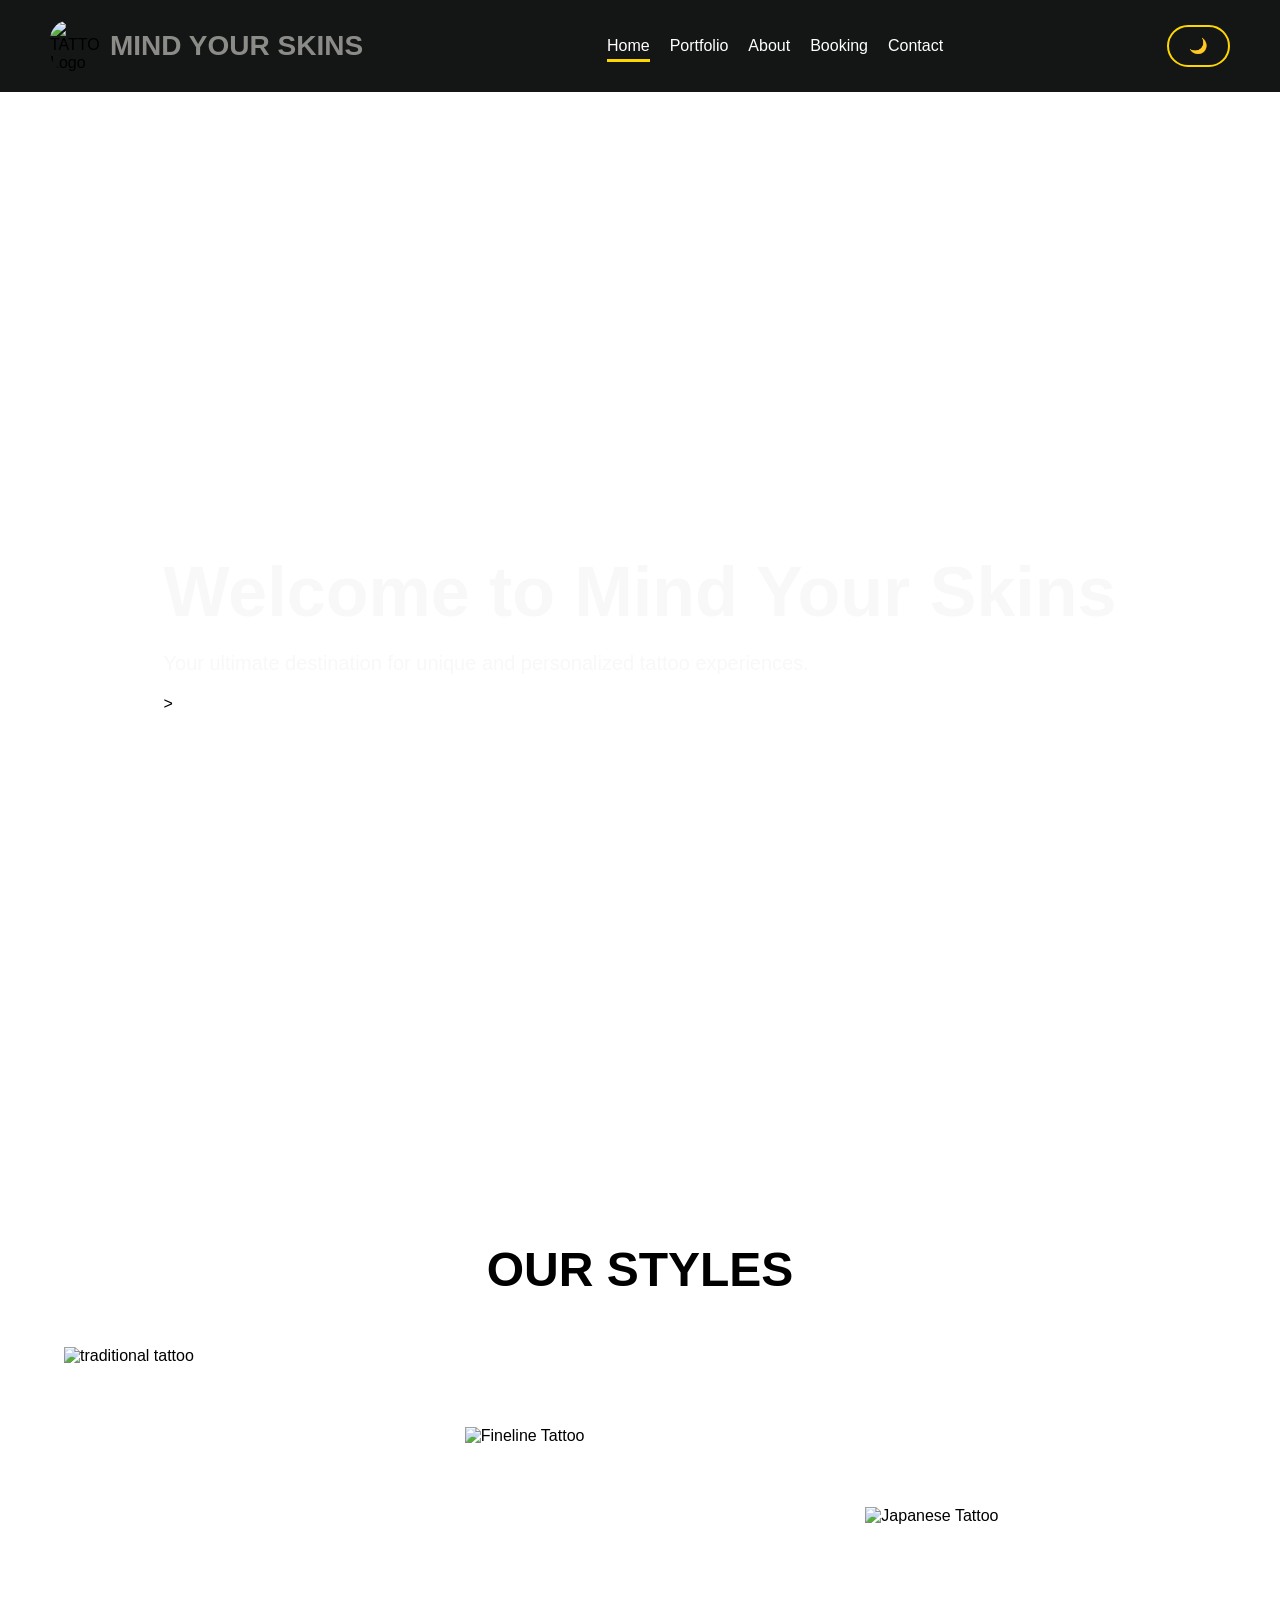
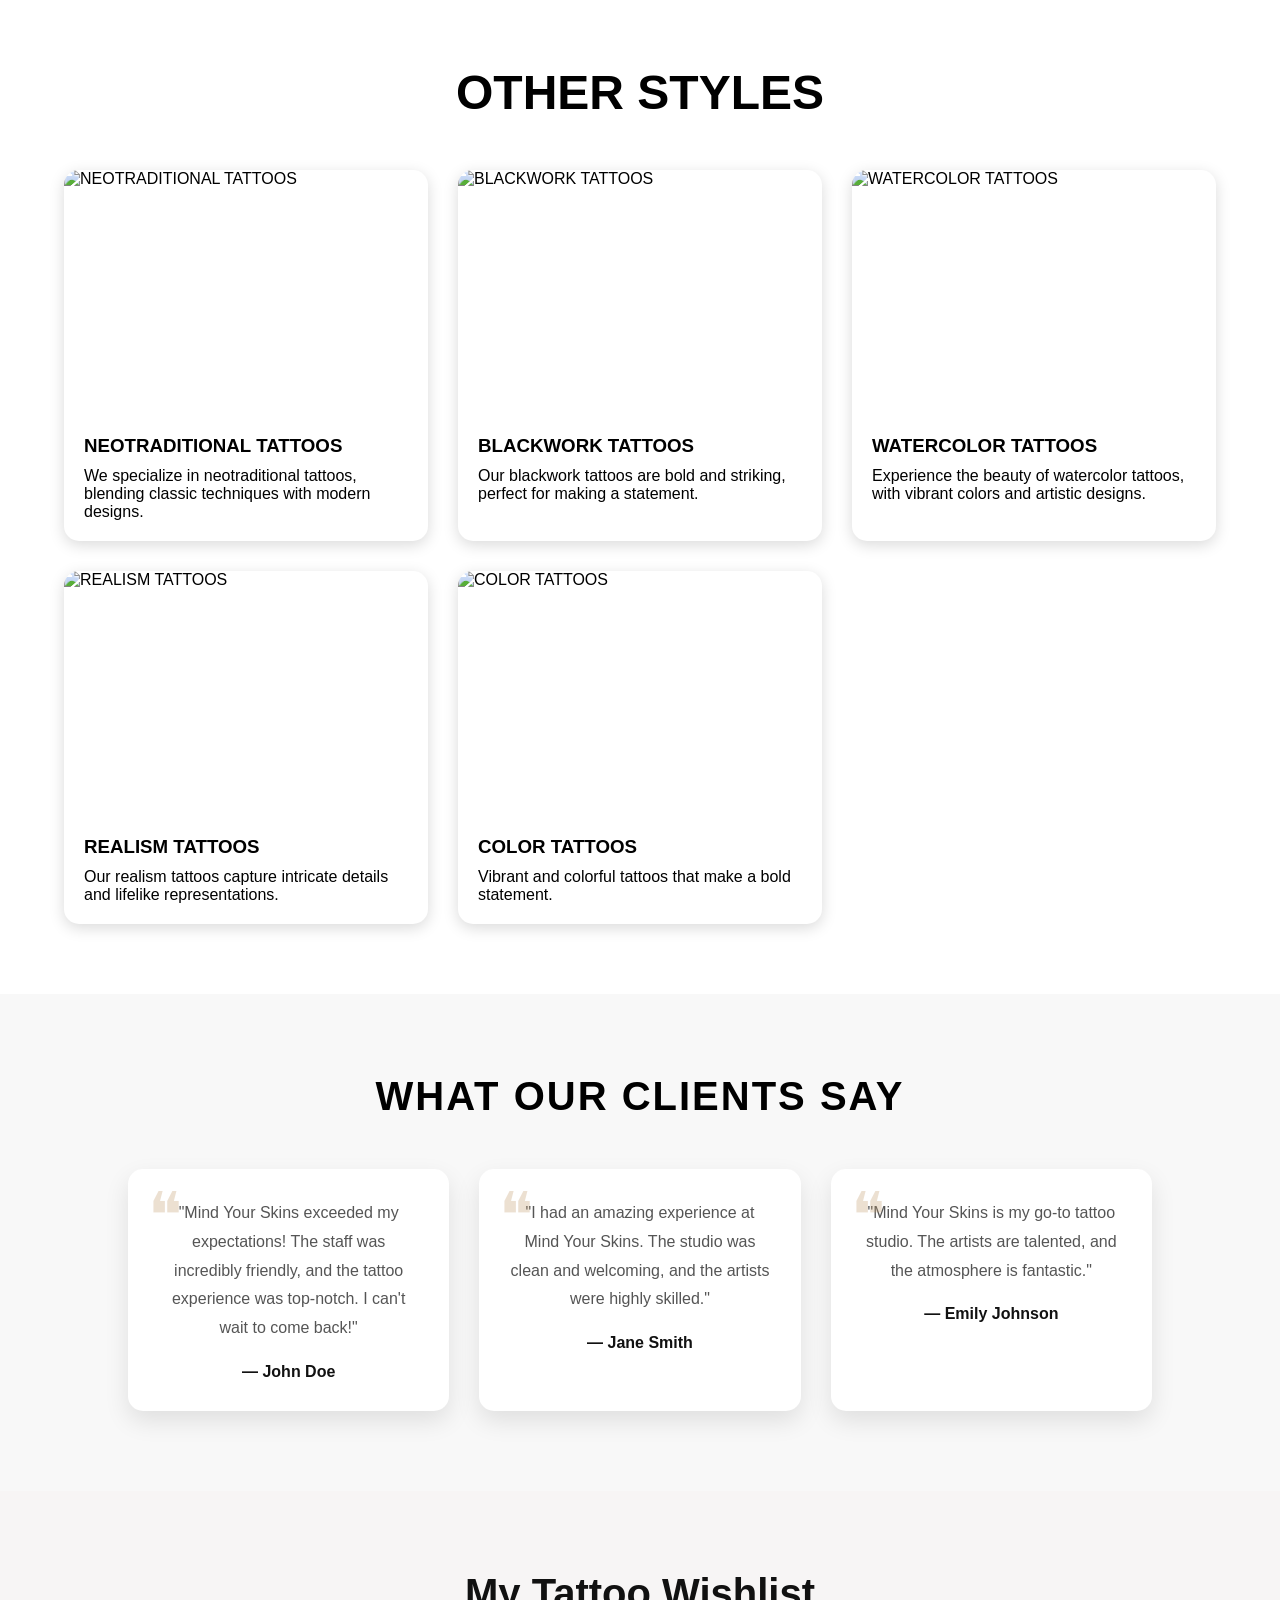
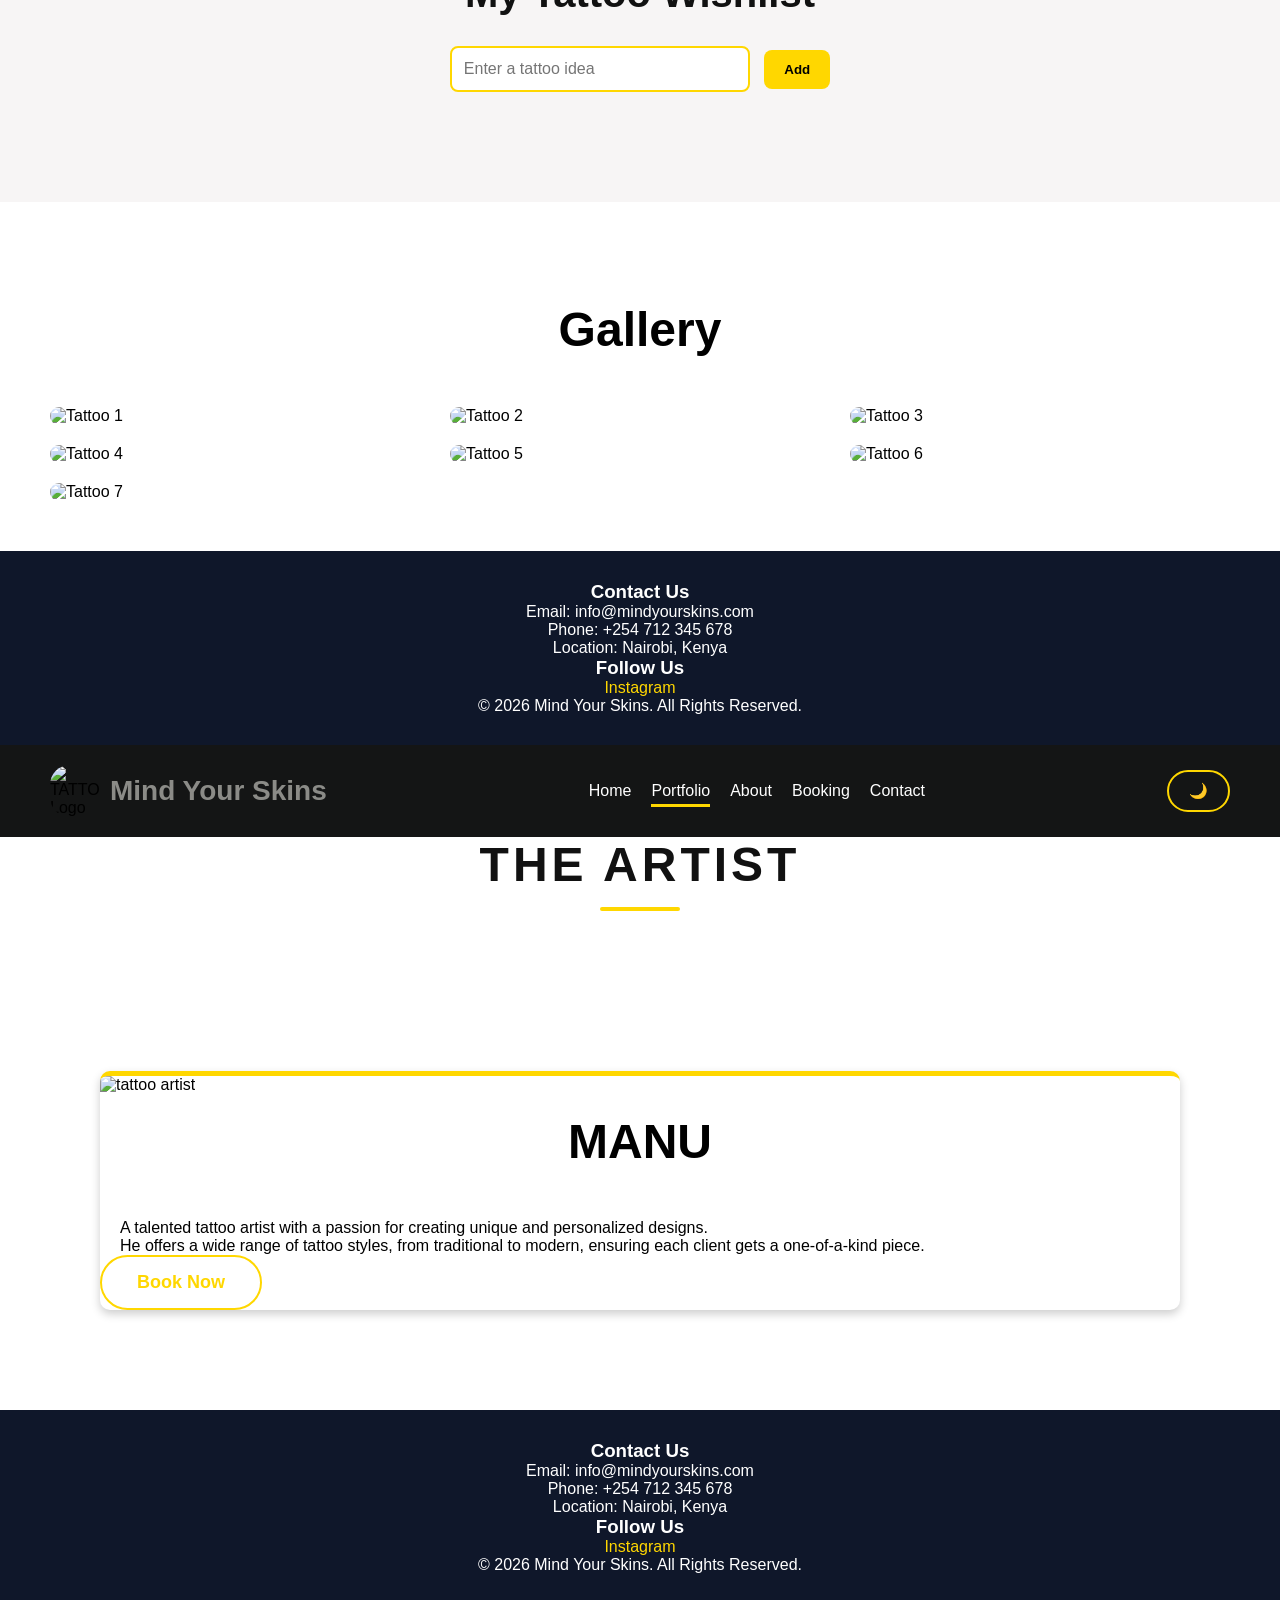
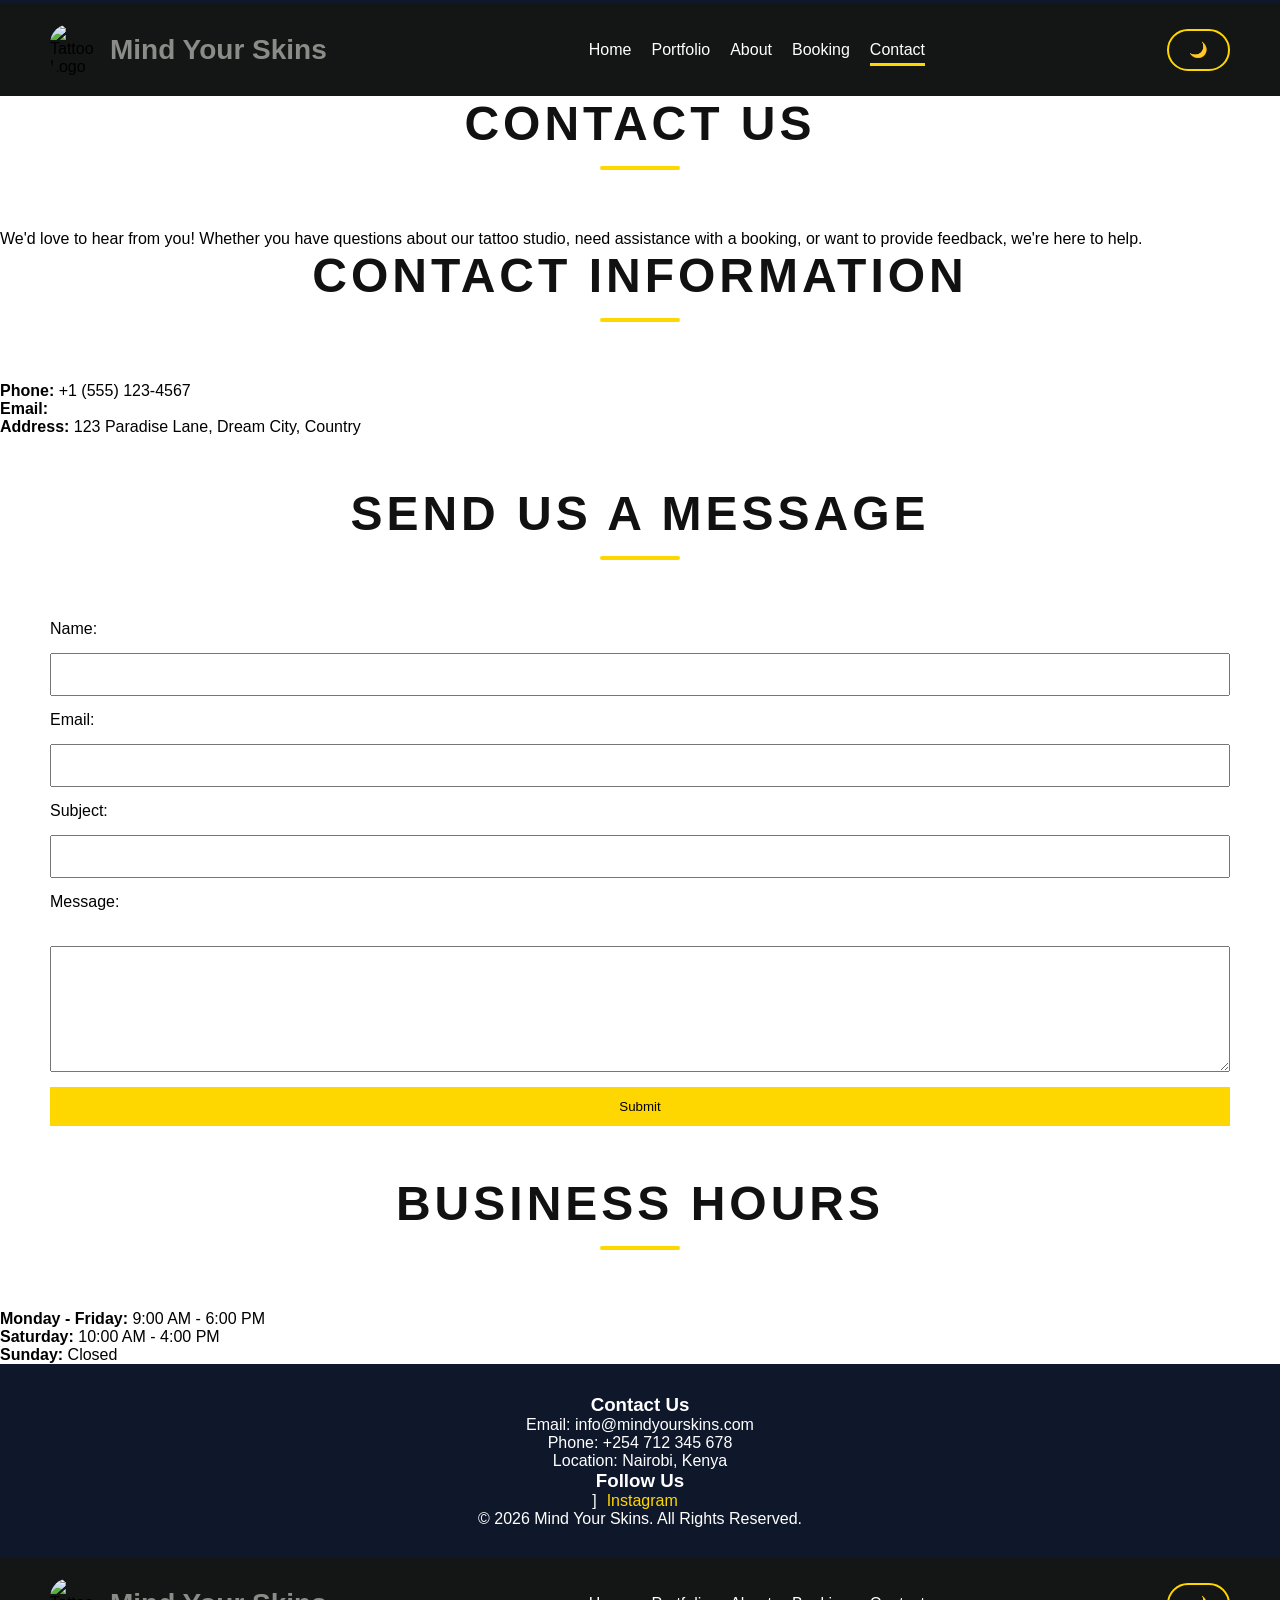
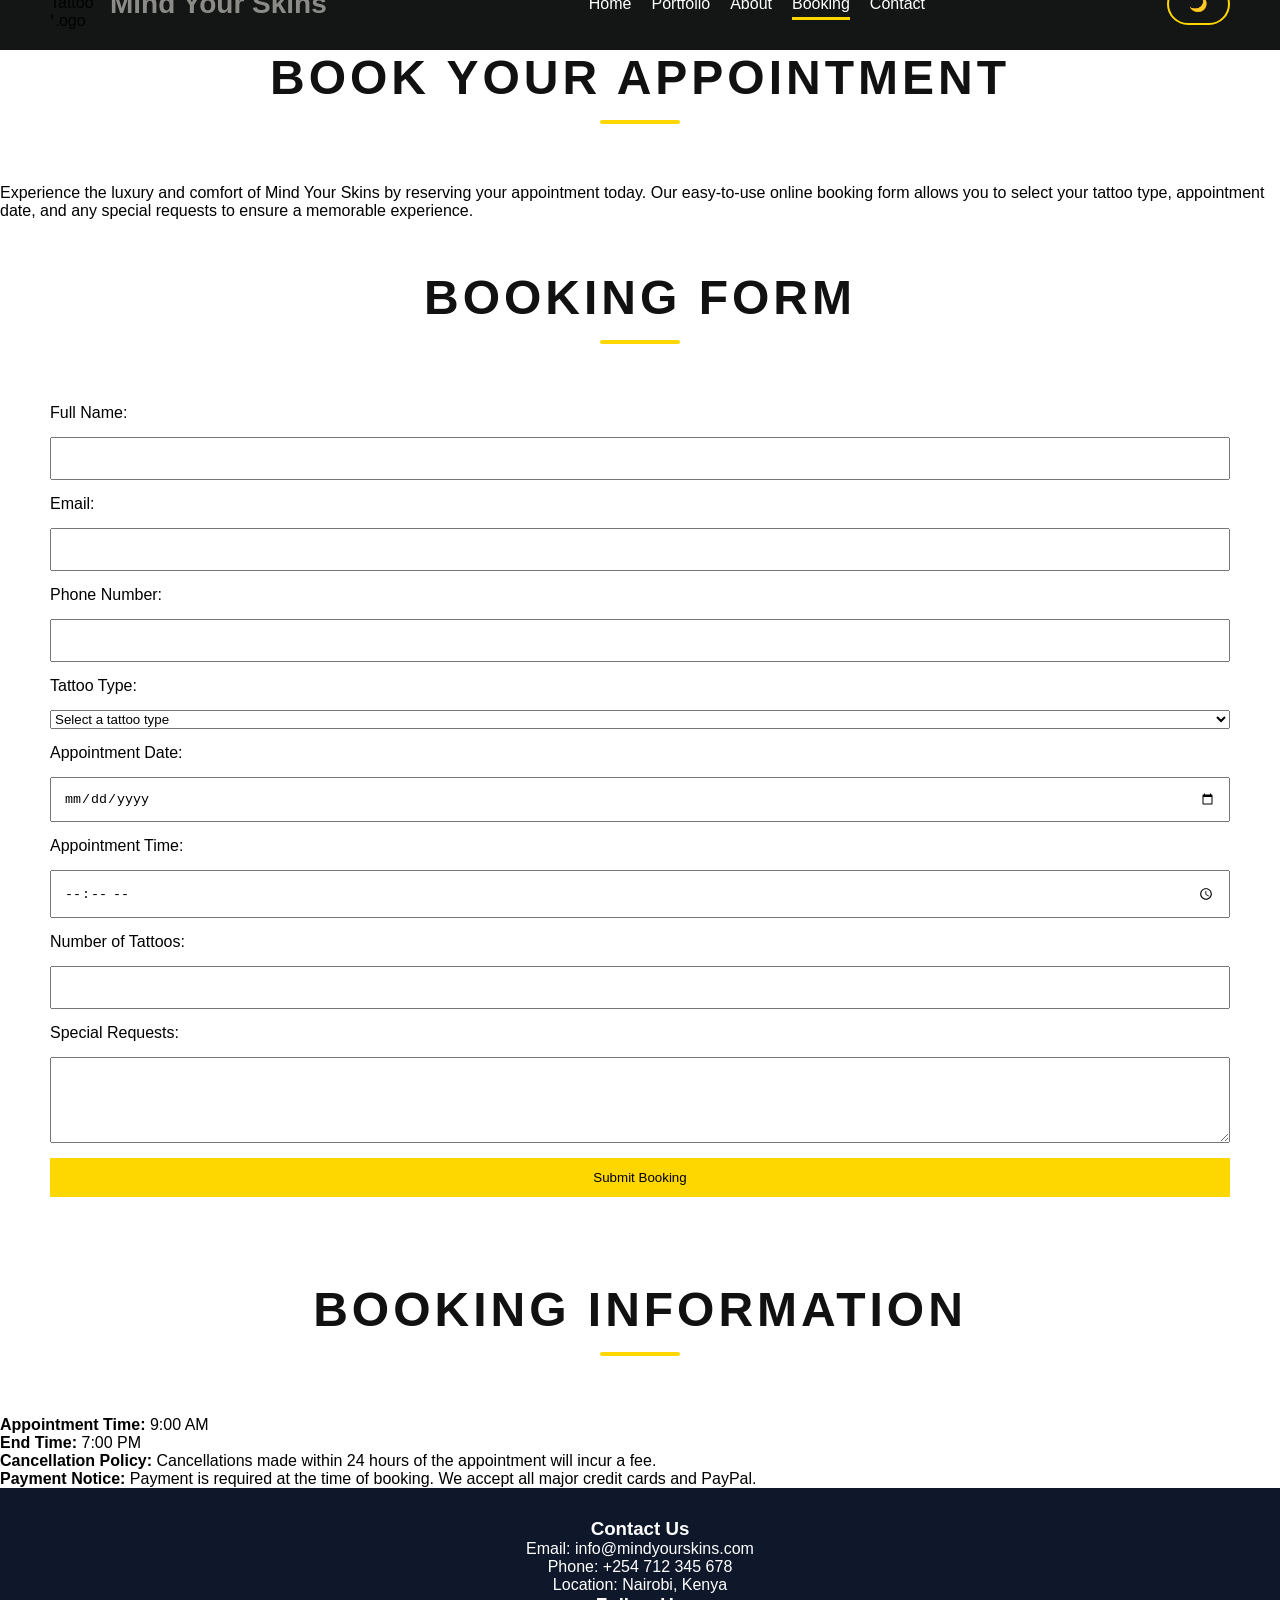
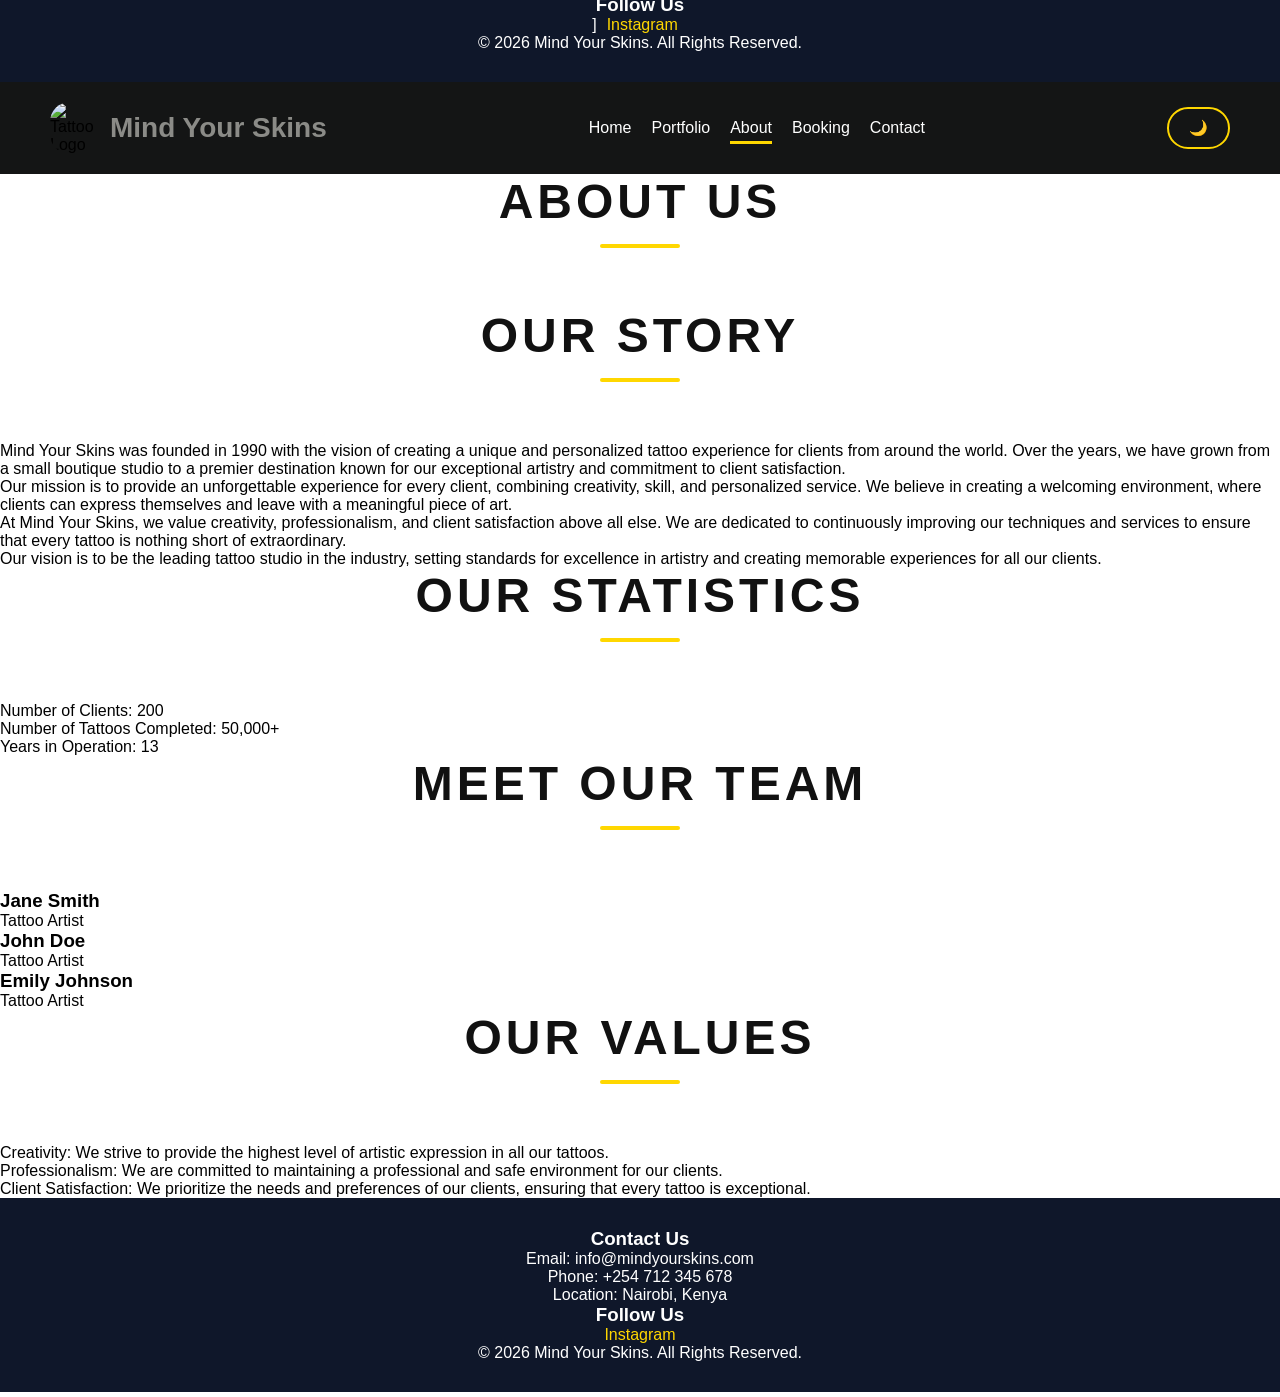
==== commit 1503b080: "change 2" ====
--- a/submission/index.html
+++ b/submission/index.html
@@ -4,11 +4,11 @@
 <head>
     <meta charset="utf-8">
     <meta name="viewport" content="width=device-width, initial-scale=1.0">
-    <link rel="stylesheet" href="../css/style.css">
+    <link rel="stylesheet" href="Css/style.css">
     <link rel="icon" href="https://tattooluststudio.com/wp-content/uploads/2025/06/cropped-logo-1-32x32.png"
         type="image/png">
     <nav class="navbar">
-        <div class="logo"> <img src="f:\tattoo stuff\tattoo.png" alt="TATTOO Logo">
+        <div class="logo"> <img src="submission/images/logo.jpg" alt="TATTOO Logo">
             <h1>MIND YOUR SKINS</h1>
         </div>
         <ul class="nav-links">
@@ -55,19 +55,19 @@
     <section class="featured-rooms">
         <h2>OUR STYLES</h2>
         <div class="rooms-grid">
-            <div class="room-item"> <img src="f:\tattoo stuff\traditional.jpg" alt="traditional tattoo">
+            <div class="room-item"> <img src="submission/images/traditional.jpg" alt="traditional tattoo">
                 <div class="room-info">
                     <h3>Traditional Tattoo</h3>
                     <p>KSh 15,000 / Session</p>
                 </div>
             </div>
-            <div class="room-item"> <img src="f:\tattoo stuff\fineline.jpg" alt="Fineline Tattoo">
+            <div class="room-item"> <img src="submission/images/fineline.jpg" alt="Fineline Tattoo">
                 <div class="room-info">
                     <h3>Fineline Tattoo</h3>
                     <p>KSh 25,000 / Session</p>
                 </div>
             </div>
-            <div class="room-item"> <img src="f:\tattoo stuff\japanese.jpg" alt="Japanese Tattoo">
+            <div class="room-item"> <img src="submission/images/japanese.jpg" alt="Japanese Tattoo">
                 <div class="room-info">
                     <h3>Japanese Tattoo</h3>
                     <p>KSh 50,000 / Session</p>
@@ -119,13 +119,13 @@
         <h2>Gallery</h2>
         <div class="gallery-images">
 
-            <img src="f:\tattoo stuff\1.jpg" alt="Tattoo 1">
-            <img src="f:\tattoo stuff\2.jpg" alt="Tattoo 2">
-            <img src="f:\tattoo stuff\3.jpg" alt="Tattoo 3">
-            <img src="f:\tattoo stuff\4.jpg" alt="Tattoo 4">
-            <img src="f:\tattoo stuff\5.jpg" alt="Tattoo 5">
-            <img src="f:\tattoo stuff\6.jpg" alt="Tattoo 6">
-            <img src="f:\tattoo stuff\7.jpg" alt="Tattoo 7">
+            <img src="submission/images/1.jpg" alt="Tattoo 1">
+            <img src="submission/images/2.jpg" alt="Tattoo 2">
+            <img src="submission/images/3.jpg" alt="Tattoo 3">
+            <img src="submission/images/4.jpg" alt="Tattoo 4">
+            <img src="submission/images/5.jpg" alt="Tattoo 5">
+            <img src="submission/images/6.jpg" alt="Tattoo 6">
+            <img src="submission/images/7.jpg" alt="Tattoo 7">
         </div>
     </section>
 </main>
@@ -142,7 +142,7 @@
     <div class="footer-copy">
         <p>&copy; 2026 Mind Your Skins. All Rights Reserved.</p>
     </div>
-    <script src="../js/script.js" type="text/javascript"></script>
+    <script src="js\script.js" type="text/javascript"></script>
 </footer>
 
 
@@ -153,12 +153,12 @@
 <head>
     <meta charset="UTF-8">
     <meta name="viewport" content="width=device-width, initial-scale=1.0">
-    <link rel="stylesheet" href="../css/style.css">
+    <link rel="stylesheet" href="../style.css">
 </head>
 
 <body>
     <nav class="navbar">
-        <div class="logo"> <img src="f:\tattoo stuff\tattoo.png" alt="TATTOO Logo" class="logo-image">
+        <div class="logo"> <img src="submission/images/logo.jpg" alt="TATTOO Logo" class="logo-image">
             <h1>Mind Your Skins</h1>
         </div>
         <ul class="nav-links">
@@ -182,7 +182,7 @@
         <h1 class="section-title">THE ARTIST</h1>
         <div class="rooms-container">
            
-        <div class="room-card"> <img src="../images_used/manu.jpg" alt="tattoo artist">
+        <div class="room-card"> <img src="submission/images/manu.jpg" alt="tattoo artist">
             <h2>MANU</h2>
             <p>A talented tattoo artist with a passion for creating unique and personalized designs.</p>
             <p> He offers a wide range of tattoo styles, from traditional to modern, ensuring each client gets a one-of-a-kind piece.</p> <a href="booking.html" class="cta-button">Book Now</a>
@@ -209,7 +209,7 @@
         <p>&copy; 2026 Mind Your Skins. All Rights Reserved.</p>
     </div>
 </footer>
-<script src="../js/script.js" type="text/javascript"></script>
+<script src="js/script.js" type="text/javascript"></script>
 
 </html>
 
@@ -218,10 +218,10 @@
     <head>
         <meta charset="UTF-8">
         <meta name="viewport" content="width=device-width, initial-scale=1.0">
-        <link rel="stylesheet" href="../css/style.css">
+        <link rel="stylesheet" href="Css/style.css">
         <nav class="navbar"   >
             <div class="logo" >
-                <img src="f:\tattoo stuff\tattoo.png" alt="Tattoo Logo" class="logo-image">
+                <img src="submission/images/logo.jpg" alt="Tattoo Logo" class="logo-image">
                 <h1>Mind Your Skins</h1>
             </div>
             <ul class="nav-links">
@@ -310,7 +310,7 @@
 
 </footer>
         
-      <script src="../js/script.js" type="text/javascript"></script>
+      <script src="js/script.js" type="text/javascript"></script>
 
 
 
@@ -328,10 +328,10 @@
         <meta name="viewport" content="width=device-width, initial-scale=1.0">
         <meta name="description" content="Book your stay at Mind Your Skins with our easy-to-use online booking form. Select your tattoo type, appointment date, and any special requests to ensure a personalized and memorable experience. Experience the artistry and professionalism of Mind Your Skins by reserving your appointment today.">
         <meta name="keywords" content="tattoo booking, online reservation, tattoo type, appointment date, special requests, tattoo studio, personalized experience, professional artists">
-        <link rel="stylesheet" href="../css/style.css">
+        <link rel="stylesheet" href="Css/style.css">
        <nav class="navbar"   >
             <div class="logo" >
-                <img src="f:\tattoo stuff\tattoo.png" alt="Tattoo Logo" class="logo-image">
+                <img src="submission/images/logo.jpg" alt="Tattoo Logo" class="logo-image">
                 <h1>Mind Your Skins</h1>
             </div>
             <ul class="nav-links">
@@ -400,7 +400,7 @@
                 <p><strong>Cancellation Policy:</strong> Cancellations made within 24 hours of the appointment will incur a fee.</p>
                 <p><strong>Payment Notice:</strong> Payment is required at the time of booking. We accept all major credit cards and PayPal.</p>
                 </section>
-<script src="../js/script.js" type="text/javascript"></script>
+<script src="js/script.js" type="text/javascript"></script>
 
     </body>
 
@@ -456,12 +456,12 @@
         <meta name="description" content="Learn about our tattoo studio, our story, and our commitment to providing exceptional tattoo experiences. Discover our history, mission, and values that make us a premier destination for clients seeking unique and personalized tattoos.">
         <meta name="keywords" content="tattoo studio, about us, history, mission, values, tattoo, unique tattoos, personalized tattoos, tattoo artists">
         <title>About Us - Mind Your Skins</title>
-        <link rel="stylesheet" href="../css/style.css">
+        <link rel="stylesheet" href="Css/style.css">
     </head>
     <body>
         <nav class="navbar"   >
             <div class="logo" >
-                <img src="f:\tattoo stuff\tattoo.png" alt="Tattoo Logo" class="logo-image">
+                <img src="submission/images/logo.jpg" alt="Tattoo Logo" class="logo-image">
                 <h1>Mind Your Skins</h1>
             </div>
             <ul class="nav-links">
@@ -526,7 +526,7 @@
                         <li>Client Satisfaction: We prioritize the needs and preferences of our clients, ensuring that every tattoo is exceptional.</li>
                     </ul>
                     </section>
-                    <script src="../js/script.js" type="text/javascript"></script>
+                    <script src="js/script.js" type="text/javascript"></script>
                     </body>
 
            <footer class="footer">
--- a/submission/Css/style.css
+++ b/submission/Css/style.css
@@ -0,0 +1,720 @@
+* {
+    margin: 0;
+    padding: 0;
+    box-sizing: border-box;
+}
+.hero{
+    position: relative;
+    overflow: hidden;
+}
+
+.hero-overlay{
+    position: absolute;
+    top: 0;
+    left: 0;
+    width: 100%;
+    height: 100%;
+
+    background: rgba(0,0,0,0.75);
+
+    display: flex;
+    flex-direction: column;
+    justify-content: center;
+    align-items: center;
+
+    text-align: center;
+
+    color: white;
+
+    opacity: 0;
+
+    transition: opacity .5s ease;
+}
+
+.hero-overlay.show{
+    opacity: 1;
+}
+
+.hero-overlay h2{
+    color: gold;
+    margin-bottom: 15px;
+    font-size: 2.5rem;
+}
+
+.hero-overlay p{
+    width: 70%;
+    font-size: 18px;
+    line-height: 1.6;
+}
+.portfolio-btn{
+    margin-top: 20px;
+    display: inline-block;
+    padding: 12px 25px;
+    background: gold;
+    color: #111;
+    text-decoration: none;
+    border-radius: 30px;
+    font-weight: bold;
+    transition: 0.3s ease;
+}
+
+.portfolio-btn:hover{
+    background: white;
+    color: black;
+    transform: scale(1.05);
+}
+
+body {
+    font-family: 'Philosopher', sans-serif;
+    color: black;
+    background-color:  white;
+}
+
+section h2 {
+    font-size: 3rem;
+    margin-bottom: 50px;
+    text-align: center;
+}
+
+html {
+    scroll-behavior: smooth;
+}
+
+.navbar {
+    display: flex;
+    justify-content: space-between;
+    align-items: center;
+    padding: 20px 50px;
+    background-color: #141515;
+    position: relative;
+    z-index: 1000;
+}
+
+.nav-links {
+    display: flex;
+    list-style: none;
+}
+
+.nav-links li {
+    margin-left: 20px;
+}
+
+.nav-links a {
+    text-decoration: none;
+    color: white;
+    padding-bottom: 5px;
+}
+
+.nav-links a.active {
+    border-bottom: 3px solid gold;
+}
+
+.nav-links a {
+    position: relative;
+    text-decoration: none;
+    color: white;
+}
+
+.logo {
+    display: flex;
+    align-items: center;
+    gap: 10px;
+}
+
+.nav-links a:hover {
+    color: gold;
+}
+
+
+.logo img {
+    width: 50px;
+    height: auto;
+    border-radius: 20px;
+}
+
+.logo h1 {
+    color: #eeefe88b;
+    font-size: 28px;
+}
+
+.hero {
+    background-image:url(../images_used/required_images/tattooshop2.jpg) ;
+    height: 120vh;
+    background-position: center;
+    background-size: cover;
+    display: flex;
+    justify-content: center;
+    align-items: center;
+    text-align:left;
+}
+
+
+.hero h1 {
+    font-size: 70px;
+    margin-bottom: 20px;
+    color: #f8f8f8;
+}
+
+.hero p {
+    font-size: 20px;
+    margin-bottom: 20px;
+    color: #f8f8f8;
+}
+.cta-button{
+  
+    display: inline-block;
+    padding: 15px 35px;
+    background: transparent;
+    color: gold;
+    border: 2px solid gold;
+    text-decoration: none;
+    font-size: 18px;
+    font-weight: bold;
+    border-radius: 50px;
+    transition: all 0.4s ease;
+}
+
+.cta-button:hover{
+    background: gold;
+    color: black;
+    box-shadow: 0 0 20px gold;
+    transform: scale(1.05);
+}
+.addbtn{
+    padding: 15px 30px;
+    background-color: rgb(147, 145, 133);
+    color: black;
+    text-decoration: none;
+    border: none;
+    border-radius: 5px;
+
+}
+
+#themeBtn{
+    background: transparent;
+    color: rgb(20, 20, 19);
+    border: 2px solid gold;
+    padding: 10px 20px;
+    border-radius: 50px;
+    font-size: 15px;
+    font-weight: 600;
+    cursor: pointer;
+    transition: all 0.4s ease;
+}
+
+#themeBtn:hover{
+    background: rgb(240, 240, 239);
+    color: black;
+    box-shadow: 0 0 15px gold;
+    transform: translateY(-2px);
+}
+
+#themeBtn:active{
+    transform: scale(0.95);
+}
+.dark-mode{
+    background-color: #121212;
+    color: #f5f5f5;
+}
+.dark-mode .navbar{
+    background: #000;
+}
+.dark-mode h1,
+.dark-mode h2,
+.dark-mode h3,
+.dark-mode h4{
+    color: gold;
+}
+
+.dark-mode p{
+    color: #ddd;
+}
+.dark-mode .services{
+    background: #1b1b1b;
+}
+
+.dark-mode .service-card{
+    background: #252525;
+    color: white;
+    box-shadow: 0 10px 25px rgba(255,215,0,0.15);
+}
+.dark-mode .testimonials{
+    background: #181818;
+}
+
+.dark-mode .testimonial{
+    background: #252525;
+    color: white;
+}
+
+.dark-mode .testimonial p{
+    color: #ddd;
+}
+.dark-mode .gallery{
+    background: #1b1b1b;
+}
+.dark-mode .featured-rooms{
+    background: #181818;
+}
+
+.dark-mode .room-info{
+    color: white;
+}
+.dark-mode input,
+.dark-mode textarea,
+.dark-mode select{
+    background: #2b2b2b;
+    color: white;
+    border: 1px solid gold;
+}
+
+.dark-mode input::placeholder,
+.dark-mode textarea::placeholder{
+    color: #bbb;
+}
+.dark-mode button{
+    background: gold;
+    color: black;
+}
+
+.dark-mode button:hover{
+    background: #ffd700;
+}
+.dark-mode .footer{
+    background: #000;
+}
+
+.dark-mode .footer p,
+.dark-mode .footer h3{
+    color: white;
+}
+.dark-mode .wishlist{
+    background: #181818;
+}
+
+.dark-mode #wishlist li{
+    background: #252525;
+    color: white;
+}
+.btn {
+    padding: 15px 30px;
+    background-color: gold;
+    color: black;
+    text-decoration: none;
+    border: none;
+    border-radius: 5px;
+}
+
+.btn:hover {
+    background-color: orange;
+}
+
+.featured-rooms {
+    background-color: white;
+    /*is in hotel*/
+}
+
+.rooms-grid {
+    display: grid;
+    grid-template-columns: repeat(3, 1fr);
+    gap: 50px;
+}
+
+.room-item {
+    cursor: pointer;
+    position: relative;
+    overflow: hidden;
+}
+
+.room-item img {
+    width: 100%;
+    height: 500px;
+    object-fit: cover;
+    transition: 0.5s ease;
+}
+
+.room-info {
+    margin-top: 20px;
+    position: absolute;
+    bottom: 30px;
+    left: 30px;
+    color: white;
+    opacity: 0;
+    transition: 0.4s;
+}
+
+.room-item:hover .room-info {
+    opacity: 1;
+}
+
+.room-item::before {
+    content: "";
+    position: absolute;
+    inset: 0;
+    background: rgba(0, 0, 0, 0.4);
+    opacity: 0;
+    transition: 0.4s;
+}
+
+.room-item:hover::before {
+    opacity: 1;
+}
+
+.room-info h3 {
+    font-size: 1.5rem;
+    margin-bottom: 10px;
+}
+
+.room-info p {
+    color: #777;
+}
+
+.room-item:nth-child(2) {
+    margin-top: 80px;
+}
+
+.room-item:nth-child(3) {
+    margin-top: 160px;
+}
+
+
+.services,
+.hero,
+.gallery,
+.testimonials,
+.featured-rooms,
+.wishlist,
+.footer {
+    padding: 70px 5%;
+}
+
+.service-container{
+    display: grid;
+    grid-template-columns: repeat(auto-fit, minmax(280px,1fr));
+    gap: 30px;
+}
+
+.service-card{
+    background: #fff;
+    border-radius: 15px;
+    overflow: hidden;
+    box-shadow: 0 4px 15px rgba(0,0,0,0.15);
+    transition: 0.4s ease;
+}
+
+.service-card img{
+    width: 100%;
+    height: 250px;
+    object-fit: cover;
+    display: block;
+}
+
+.service-card h3{
+    padding: 15px 20px 10px;
+}
+
+.service-card p{
+    padding: 0 20px 20px;
+}
+
+.service-card:hover{
+    transform: translateY(-10px) scale(1.03);
+    box-shadow: 0 15px 35px rgba(0,0,0,0.3);
+}
+
+.service-card:hover img{
+    transform: scale(1.1);
+}
+
+.service-card img{
+    transition: 0.5s ease;
+}
+/* Tattoo Wishlist */
+
+.wishlist{
+    padding: 80px 10%;
+    background: #f7f5f5;
+    text-align: center;
+}
+
+.wishlist h2{
+    font-size: 2.5rem;
+    margin-bottom: 30px;
+    color: #111;
+}
+
+.wishlist input{
+    width: 300px;
+    padding: 12px;
+    border: 2px solid gold;
+    border-radius: 8px;
+    font-size: 16px;
+    outline: none;
+}
+
+.wishlist button{
+    padding: 12px 20px;
+    margin-left: 10px;
+    background: gold;
+    color: black;
+    border: none;
+    border-radius: 8px;
+    cursor: pointer;
+    font-weight: bold;
+    transition: 0.3s ease;
+}
+
+.wishlist button:hover{
+    background: #d1f78d;
+    color: rgb(20, 20, 20);
+}
+
+#wishlist{
+    list-style: none;
+    margin-top: 30px;
+    max-width: 500px;
+    margin-left: auto;
+    margin-right: auto;
+}
+
+#wishlist li{
+    background: white;
+    padding: 15px;
+    margin-bottom: 15px;
+    border-radius: 10px;
+    display: flex;
+    justify-content: space-between;
+    align-items: center;
+    box-shadow: 0 5px 15px rgba(0,0,0,0.15);
+}
+
+#wishlist li button{
+    background: crimson;
+    color: white;
+    padding: 8px 15px;
+    border-radius: 5px;
+}
+
+#wishlist li button:hover{
+    background: darkred;
+}
+#message{
+    margin-top: 20px;
+    font-size: 18px;
+    font-weight: bold;
+    text-align: center;
+}
+
+.testimonials{
+    padding: 80px 10%;
+    background: #f8f8f8;
+    text-align: center;
+}
+
+.testimonials h2{
+    font-size: 2.5rem;
+    margin-bottom: 50px;
+    letter-spacing: 2px;
+}
+
+.testimonial-container{
+    display: grid;
+    grid-template-columns: repeat(auto-fit, minmax(300px,1fr));
+    gap: 30px;
+}
+
+.testimonial{
+    background: white;
+    padding: 30px;
+    border-radius: 15px;
+    box-shadow: 0 10px 25px rgba(0,0,0,0.1);
+    transition: 0.4s ease;
+    position: relative;
+}
+
+.testimonial::before{
+    content: "❝";
+    font-size: 4rem;
+    color: #c19a6b;
+    position: absolute;
+    top: 10px;
+    left: 20px;
+    opacity: 0.3;
+}
+
+.testimonial p{
+    line-height: 1.8;
+    color: #555;
+    margin-bottom: 20px;
+}
+
+.testimonial h4{
+    color: #111;
+    font-weight: 600;
+}
+
+.testimonial:hover{
+    transform: translateY(-10px);
+    box-shadow: 0 20px 40px rgba(0,0,0,0.15);
+}
+
+.gallery {
+    padding: 50px;
+    padding-top: 100px;
+    overflow: hidden;
+    background-color: white;
+}
+
+.gallery-images {
+    display: grid;
+    grid-template-columns: repeat(3, 1fr);
+    gap: 20px;
+}
+
+.gallery img {
+    width: 100%;
+    border-radius: 10px;
+}
+
+.gallery-images img {
+    transition: all 0.4s ease;
+    cursor: pointer;
+}
+
+.gallery-images:hover img {
+    opacity: 0.7;
+}
+
+.gallery-images img:hover {
+    opacity: 1;
+    transform: translateY(-20px) scale(1.05);
+}
+
+.contact-form,
+.booking-form {
+    padding: 50px;
+}
+
+form {
+    display: flex;
+    flex-direction: column;
+    gap: 15px;
+}
+
+input {
+    padding: 12px;
+}
+
+textarea {
+    padding: 12px;
+}
+
+button {
+    padding: 12px;
+    background: gold;
+    border: none;
+}
+.section-title{
+    text-align: center;
+    font-size: 3rem;
+    font-weight: 700;
+    letter-spacing: 4px;
+    color: #111;
+    margin-bottom: 60px;
+    position: relative;
+    text-transform: uppercase;
+}
+
+.section-title::after{
+    content: "";
+    width: 80px;
+    height: 4px;
+    background: gold;
+    display: block;
+    margin: 15px auto 0;
+    border-radius: 5px;
+}
+
+.rooms-container {
+    display: grid;
+    gap: 100px;
+    padding: 100px;
+}
+
+.room-card {
+    background-color: white;
+    border-radius: 10px;
+    box-shadow: 0 4px 10px rgba(0, 0, 0, 0.2);
+    transition: all 0.3s ease;
+    border-top: 5px solid gold;
+    overflow: hidden;
+}
+
+.room-card img {
+    width: 100%;
+     aspect-ratio: 3 / 4;
+    object-fit: cover;
+    transition: 0.4s ease;
+}
+
+.room-card:hover {
+    transform: translateY(-15px) scale(1.03);
+    box-shadow: 0 20px 40px rgba(0, 0, 0, 0.25);
+}
+
+.room-card h2,
+.room-card p {
+    padding: 0 20px;
+}
+
+.room-card h2 {
+    margin-top: 20px;
+}
+
+.room-card p:last-child {
+    padding-bottom: 20px;
+}
+
+
+.footer {
+    background-color: #0f172a;
+    color: white;
+    text-align: center;
+    padding: 30px;
+}
+
+.footer a {
+    color: gold;
+    text-decoration: none;
+    margin: 0 10px;
+}
+
+
+/* Update your existing mobile media query with these additions */
+@media screen and (max-width: 730px) {
+   .lab-grid {
+        grid-template-columns: 1fr;
+   }
+
+   header h1 {
+        font-size: 2.1em;
+        letter-spacing: 3px;
+   }
+
+   section {
+        padding: 20px;
+   }
+
+   .form-row {
+        flex-direction: column;
+   }
+
+   .form-row button {
+        width: 100%;
+   }
+
+   .dynamic-list li {
+        flex-direction: column;
+        align-items: stretch;
+   }
+}
--- a/submission/Css/style.css
+++ b/submission/Css/style.css
@@ -0,0 +1,720 @@
+* {
+    margin: 0;
+    padding: 0;
+    box-sizing: border-box;
+}
+.hero{
+    position: relative;
+    overflow: hidden;
+}
+
+.hero-overlay{
+    position: absolute;
+    top: 0;
+    left: 0;
+    width: 100%;
+    height: 100%;
+
+    background: rgba(0,0,0,0.75);
+
+    display: flex;
+    flex-direction: column;
+    justify-content: center;
+    align-items: center;
+
+    text-align: center;
+
+    color: white;
+
+    opacity: 0;
+
+    transition: opacity .5s ease;
+}
+
+.hero-overlay.show{
+    opacity: 1;
+}
+
+.hero-overlay h2{
+    color: gold;
+    margin-bottom: 15px;
+    font-size: 2.5rem;
+}
+
+.hero-overlay p{
+    width: 70%;
+    font-size: 18px;
+    line-height: 1.6;
+}
+.portfolio-btn{
+    margin-top: 20px;
+    display: inline-block;
+    padding: 12px 25px;
+    background: gold;
+    color: #111;
+    text-decoration: none;
+    border-radius: 30px;
+    font-weight: bold;
+    transition: 0.3s ease;
+}
+
+.portfolio-btn:hover{
+    background: white;
+    color: black;
+    transform: scale(1.05);
+}
+
+body {
+    font-family: 'Philosopher', sans-serif;
+    color: black;
+    background-color:  white;
+}
+
+section h2 {
+    font-size: 3rem;
+    margin-bottom: 50px;
+    text-align: center;
+}
+
+html {
+    scroll-behavior: smooth;
+}
+
+.navbar {
+    display: flex;
+    justify-content: space-between;
+    align-items: center;
+    padding: 20px 50px;
+    background-color: #141515;
+    position: relative;
+    z-index: 1000;
+}
+
+.nav-links {
+    display: flex;
+    list-style: none;
+}
+
+.nav-links li {
+    margin-left: 20px;
+}
+
+.nav-links a {
+    text-decoration: none;
+    color: white;
+    padding-bottom: 5px;
+}
+
+.nav-links a.active {
+    border-bottom: 3px solid gold;
+}
+
+.nav-links a {
+    position: relative;
+    text-decoration: none;
+    color: white;
+}
+
+.logo {
+    display: flex;
+    align-items: center;
+    gap: 10px;
+}
+
+.nav-links a:hover {
+    color: gold;
+}
+
+
+.logo img {
+    width: 50px;
+    height: auto;
+    border-radius: 20px;
+}
+
+.logo h1 {
+    color: #eeefe88b;
+    font-size: 28px;
+}
+
+.hero {
+    background-image:url(../images_used/required_images/tattooshop2.jpg) ;
+    height: 120vh;
+    background-position: center;
+    background-size: cover;
+    display: flex;
+    justify-content: center;
+    align-items: center;
+    text-align:left;
+}
+
+
+.hero h1 {
+    font-size: 70px;
+    margin-bottom: 20px;
+    color: #f8f8f8;
+}
+
+.hero p {
+    font-size: 20px;
+    margin-bottom: 20px;
+    color: #f8f8f8;
+}
+.cta-button{
+  
+    display: inline-block;
+    padding: 15px 35px;
+    background: transparent;
+    color: gold;
+    border: 2px solid gold;
+    text-decoration: none;
+    font-size: 18px;
+    font-weight: bold;
+    border-radius: 50px;
+    transition: all 0.4s ease;
+}
+
+.cta-button:hover{
+    background: gold;
+    color: black;
+    box-shadow: 0 0 20px gold;
+    transform: scale(1.05);
+}
+.addbtn{
+    padding: 15px 30px;
+    background-color: rgb(147, 145, 133);
+    color: black;
+    text-decoration: none;
+    border: none;
+    border-radius: 5px;
+
+}
+
+#themeBtn{
+    background: transparent;
+    color: rgb(20, 20, 19);
+    border: 2px solid gold;
+    padding: 10px 20px;
+    border-radius: 50px;
+    font-size: 15px;
+    font-weight: 600;
+    cursor: pointer;
+    transition: all 0.4s ease;
+}
+
+#themeBtn:hover{
+    background: rgb(240, 240, 239);
+    color: black;
+    box-shadow: 0 0 15px gold;
+    transform: translateY(-2px);
+}
+
+#themeBtn:active{
+    transform: scale(0.95);
+}
+.dark-mode{
+    background-color: #121212;
+    color: #f5f5f5;
+}
+.dark-mode .navbar{
+    background: #000;
+}
+.dark-mode h1,
+.dark-mode h2,
+.dark-mode h3,
+.dark-mode h4{
+    color: gold;
+}
+
+.dark-mode p{
+    color: #ddd;
+}
+.dark-mode .services{
+    background: #1b1b1b;
+}
+
+.dark-mode .service-card{
+    background: #252525;
+    color: white;
+    box-shadow: 0 10px 25px rgba(255,215,0,0.15);
+}
+.dark-mode .testimonials{
+    background: #181818;
+}
+
+.dark-mode .testimonial{
+    background: #252525;
+    color: white;
+}
+
+.dark-mode .testimonial p{
+    color: #ddd;
+}
+.dark-mode .gallery{
+    background: #1b1b1b;
+}
+.dark-mode .featured-rooms{
+    background: #181818;
+}
+
+.dark-mode .room-info{
+    color: white;
+}
+.dark-mode input,
+.dark-mode textarea,
+.dark-mode select{
+    background: #2b2b2b;
+    color: white;
+    border: 1px solid gold;
+}
+
+.dark-mode input::placeholder,
+.dark-mode textarea::placeholder{
+    color: #bbb;
+}
+.dark-mode button{
+    background: gold;
+    color: black;
+}
+
+.dark-mode button:hover{
+    background: #ffd700;
+}
+.dark-mode .footer{
+    background: #000;
+}
+
+.dark-mode .footer p,
+.dark-mode .footer h3{
+    color: white;
+}
+.dark-mode .wishlist{
+    background: #181818;
+}
+
+.dark-mode #wishlist li{
+    background: #252525;
+    color: white;
+}
+.btn {
+    padding: 15px 30px;
+    background-color: gold;
+    color: black;
+    text-decoration: none;
+    border: none;
+    border-radius: 5px;
+}
+
+.btn:hover {
+    background-color: orange;
+}
+
+.featured-rooms {
+    background-color: white;
+    /*is in hotel*/
+}
+
+.rooms-grid {
+    display: grid;
+    grid-template-columns: repeat(3, 1fr);
+    gap: 50px;
+}
+
+.room-item {
+    cursor: pointer;
+    position: relative;
+    overflow: hidden;
+}
+
+.room-item img {
+    width: 100%;
+    height: 500px;
+    object-fit: cover;
+    transition: 0.5s ease;
+}
+
+.room-info {
+    margin-top: 20px;
+    position: absolute;
+    bottom: 30px;
+    left: 30px;
+    color: white;
+    opacity: 0;
+    transition: 0.4s;
+}
+
+.room-item:hover .room-info {
+    opacity: 1;
+}
+
+.room-item::before {
+    content: "";
+    position: absolute;
+    inset: 0;
+    background: rgba(0, 0, 0, 0.4);
+    opacity: 0;
+    transition: 0.4s;
+}
+
+.room-item:hover::before {
+    opacity: 1;
+}
+
+.room-info h3 {
+    font-size: 1.5rem;
+    margin-bottom: 10px;
+}
+
+.room-info p {
+    color: #777;
+}
+
+.room-item:nth-child(2) {
+    margin-top: 80px;
+}
+
+.room-item:nth-child(3) {
+    margin-top: 160px;
+}
+
+
+.services,
+.hero,
+.gallery,
+.testimonials,
+.featured-rooms,
+.wishlist,
+.footer {
+    padding: 70px 5%;
+}
+
+.service-container{
+    display: grid;
+    grid-template-columns: repeat(auto-fit, minmax(280px,1fr));
+    gap: 30px;
+}
+
+.service-card{
+    background: #fff;
+    border-radius: 15px;
+    overflow: hidden;
+    box-shadow: 0 4px 15px rgba(0,0,0,0.15);
+    transition: 0.4s ease;
+}
+
+.service-card img{
+    width: 100%;
+    height: 250px;
+    object-fit: cover;
+    display: block;
+}
+
+.service-card h3{
+    padding: 15px 20px 10px;
+}
+
+.service-card p{
+    padding: 0 20px 20px;
+}
+
+.service-card:hover{
+    transform: translateY(-10px) scale(1.03);
+    box-shadow: 0 15px 35px rgba(0,0,0,0.3);
+}
+
+.service-card:hover img{
+    transform: scale(1.1);
+}
+
+.service-card img{
+    transition: 0.5s ease;
+}
+/* Tattoo Wishlist */
+
+.wishlist{
+    padding: 80px 10%;
+    background: #f7f5f5;
+    text-align: center;
+}
+
+.wishlist h2{
+    font-size: 2.5rem;
+    margin-bottom: 30px;
+    color: #111;
+}
+
+.wishlist input{
+    width: 300px;
+    padding: 12px;
+    border: 2px solid gold;
+    border-radius: 8px;
+    font-size: 16px;
+    outline: none;
+}
+
+.wishlist button{
+    padding: 12px 20px;
+    margin-left: 10px;
+    background: gold;
+    color: black;
+    border: none;
+    border-radius: 8px;
+    cursor: pointer;
+    font-weight: bold;
+    transition: 0.3s ease;
+}
+
+.wishlist button:hover{
+    background: #d1f78d;
+    color: rgb(20, 20, 20);
+}
+
+#wishlist{
+    list-style: none;
+    margin-top: 30px;
+    max-width: 500px;
+    margin-left: auto;
+    margin-right: auto;
+}
+
+#wishlist li{
+    background: white;
+    padding: 15px;
+    margin-bottom: 15px;
+    border-radius: 10px;
+    display: flex;
+    justify-content: space-between;
+    align-items: center;
+    box-shadow: 0 5px 15px rgba(0,0,0,0.15);
+}
+
+#wishlist li button{
+    background: crimson;
+    color: white;
+    padding: 8px 15px;
+    border-radius: 5px;
+}
+
+#wishlist li button:hover{
+    background: darkred;
+}
+#message{
+    margin-top: 20px;
+    font-size: 18px;
+    font-weight: bold;
+    text-align: center;
+}
+
+.testimonials{
+    padding: 80px 10%;
+    background: #f8f8f8;
+    text-align: center;
+}
+
+.testimonials h2{
+    font-size: 2.5rem;
+    margin-bottom: 50px;
+    letter-spacing: 2px;
+}
+
+.testimonial-container{
+    display: grid;
+    grid-template-columns: repeat(auto-fit, minmax(300px,1fr));
+    gap: 30px;
+}
+
+.testimonial{
+    background: white;
+    padding: 30px;
+    border-radius: 15px;
+    box-shadow: 0 10px 25px rgba(0,0,0,0.1);
+    transition: 0.4s ease;
+    position: relative;
+}
+
+.testimonial::before{
+    content: "❝";
+    font-size: 4rem;
+    color: #c19a6b;
+    position: absolute;
+    top: 10px;
+    left: 20px;
+    opacity: 0.3;
+}
+
+.testimonial p{
+    line-height: 1.8;
+    color: #555;
+    margin-bottom: 20px;
+}
+
+.testimonial h4{
+    color: #111;
+    font-weight: 600;
+}
+
+.testimonial:hover{
+    transform: translateY(-10px);
+    box-shadow: 0 20px 40px rgba(0,0,0,0.15);
+}
+
+.gallery {
+    padding: 50px;
+    padding-top: 100px;
+    overflow: hidden;
+    background-color: white;
+}
+
+.gallery-images {
+    display: grid;
+    grid-template-columns: repeat(3, 1fr);
+    gap: 20px;
+}
+
+.gallery img {
+    width: 100%;
+    border-radius: 10px;
+}
+
+.gallery-images img {
+    transition: all 0.4s ease;
+    cursor: pointer;
+}
+
+.gallery-images:hover img {
+    opacity: 0.7;
+}
+
+.gallery-images img:hover {
+    opacity: 1;
+    transform: translateY(-20px) scale(1.05);
+}
+
+.contact-form,
+.booking-form {
+    padding: 50px;
+}
+
+form {
+    display: flex;
+    flex-direction: column;
+    gap: 15px;
+}
+
+input {
+    padding: 12px;
+}
+
+textarea {
+    padding: 12px;
+}
+
+button {
+    padding: 12px;
+    background: gold;
+    border: none;
+}
+.section-title{
+    text-align: center;
+    font-size: 3rem;
+    font-weight: 700;
+    letter-spacing: 4px;
+    color: #111;
+    margin-bottom: 60px;
+    position: relative;
+    text-transform: uppercase;
+}
+
+.section-title::after{
+    content: "";
+    width: 80px;
+    height: 4px;
+    background: gold;
+    display: block;
+    margin: 15px auto 0;
+    border-radius: 5px;
+}
+
+.rooms-container {
+    display: grid;
+    gap: 100px;
+    padding: 100px;
+}
+
+.room-card {
+    background-color: white;
+    border-radius: 10px;
+    box-shadow: 0 4px 10px rgba(0, 0, 0, 0.2);
+    transition: all 0.3s ease;
+    border-top: 5px solid gold;
+    overflow: hidden;
+}
+
+.room-card img {
+    width: 100%;
+     aspect-ratio: 3 / 4;
+    object-fit: cover;
+    transition: 0.4s ease;
+}
+
+.room-card:hover {
+    transform: translateY(-15px) scale(1.03);
+    box-shadow: 0 20px 40px rgba(0, 0, 0, 0.25);
+}
+
+.room-card h2,
+.room-card p {
+    padding: 0 20px;
+}
+
+.room-card h2 {
+    margin-top: 20px;
+}
+
+.room-card p:last-child {
+    padding-bottom: 20px;
+}
+
+
+.footer {
+    background-color: #0f172a;
+    color: white;
+    text-align: center;
+    padding: 30px;
+}
+
+.footer a {
+    color: gold;
+    text-decoration: none;
+    margin: 0 10px;
+}
+
+
+/* Update your existing mobile media query with these additions */
+@media screen and (max-width: 730px) {
+   .lab-grid {
+        grid-template-columns: 1fr;
+   }
+
+   header h1 {
+        font-size: 2.1em;
+        letter-spacing: 3px;
+   }
+
+   section {
+        padding: 20px;
+   }
+
+   .form-row {
+        flex-direction: column;
+   }
+
+   .form-row button {
+        width: 100%;
+   }
+
+   .dynamic-list li {
+        flex-direction: column;
+        align-items: stretch;
+   }
+}
--- a/submission/Css/style.css
+++ b/submission/Css/style.css
@@ -0,0 +1,720 @@
+* {
+    margin: 0;
+    padding: 0;
+    box-sizing: border-box;
+}
+.hero{
+    position: relative;
+    overflow: hidden;
+}
+
+.hero-overlay{
+    position: absolute;
+    top: 0;
+    left: 0;
+    width: 100%;
+    height: 100%;
+
+    background: rgba(0,0,0,0.75);
+
+    display: flex;
+    flex-direction: column;
+    justify-content: center;
+    align-items: center;
+
+    text-align: center;
+
+    color: white;
+
+    opacity: 0;
+
+    transition: opacity .5s ease;
+}
+
+.hero-overlay.show{
+    opacity: 1;
+}
+
+.hero-overlay h2{
+    color: gold;
+    margin-bottom: 15px;
+    font-size: 2.5rem;
+}
+
+.hero-overlay p{
+    width: 70%;
+    font-size: 18px;
+    line-height: 1.6;
+}
+.portfolio-btn{
+    margin-top: 20px;
+    display: inline-block;
+    padding: 12px 25px;
+    background: gold;
+    color: #111;
+    text-decoration: none;
+    border-radius: 30px;
+    font-weight: bold;
+    transition: 0.3s ease;
+}
+
+.portfolio-btn:hover{
+    background: white;
+    color: black;
+    transform: scale(1.05);
+}
+
+body {
+    font-family: 'Philosopher', sans-serif;
+    color: black;
+    background-color:  white;
+}
+
+section h2 {
+    font-size: 3rem;
+    margin-bottom: 50px;
+    text-align: center;
+}
+
+html {
+    scroll-behavior: smooth;
+}
+
+.navbar {
+    display: flex;
+    justify-content: space-between;
+    align-items: center;
+    padding: 20px 50px;
+    background-color: #141515;
+    position: relative;
+    z-index: 1000;
+}
+
+.nav-links {
+    display: flex;
+    list-style: none;
+}
+
+.nav-links li {
+    margin-left: 20px;
+}
+
+.nav-links a {
+    text-decoration: none;
+    color: white;
+    padding-bottom: 5px;
+}
+
+.nav-links a.active {
+    border-bottom: 3px solid gold;
+}
+
+.nav-links a {
+    position: relative;
+    text-decoration: none;
+    color: white;
+}
+
+.logo {
+    display: flex;
+    align-items: center;
+    gap: 10px;
+}
+
+.nav-links a:hover {
+    color: gold;
+}
+
+
+.logo img {
+    width: 50px;
+    height: auto;
+    border-radius: 20px;
+}
+
+.logo h1 {
+    color: #eeefe88b;
+    font-size: 28px;
+}
+
+.hero {
+    background-image:url(../images_used/required_images/tattooshop2.jpg) ;
+    height: 120vh;
+    background-position: center;
+    background-size: cover;
+    display: flex;
+    justify-content: center;
+    align-items: center;
+    text-align:left;
+}
+
+
+.hero h1 {
+    font-size: 70px;
+    margin-bottom: 20px;
+    color: #f8f8f8;
+}
+
+.hero p {
+    font-size: 20px;
+    margin-bottom: 20px;
+    color: #f8f8f8;
+}
+.cta-button{
+  
+    display: inline-block;
+    padding: 15px 35px;
+    background: transparent;
+    color: gold;
+    border: 2px solid gold;
+    text-decoration: none;
+    font-size: 18px;
+    font-weight: bold;
+    border-radius: 50px;
+    transition: all 0.4s ease;
+}
+
+.cta-button:hover{
+    background: gold;
+    color: black;
+    box-shadow: 0 0 20px gold;
+    transform: scale(1.05);
+}
+.addbtn{
+    padding: 15px 30px;
+    background-color: rgb(147, 145, 133);
+    color: black;
+    text-decoration: none;
+    border: none;
+    border-radius: 5px;
+
+}
+
+#themeBtn{
+    background: transparent;
+    color: rgb(20, 20, 19);
+    border: 2px solid gold;
+    padding: 10px 20px;
+    border-radius: 50px;
+    font-size: 15px;
+    font-weight: 600;
+    cursor: pointer;
+    transition: all 0.4s ease;
+}
+
+#themeBtn:hover{
+    background: rgb(240, 240, 239);
+    color: black;
+    box-shadow: 0 0 15px gold;
+    transform: translateY(-2px);
+}
+
+#themeBtn:active{
+    transform: scale(0.95);
+}
+.dark-mode{
+    background-color: #121212;
+    color: #f5f5f5;
+}
+.dark-mode .navbar{
+    background: #000;
+}
+.dark-mode h1,
+.dark-mode h2,
+.dark-mode h3,
+.dark-mode h4{
+    color: gold;
+}
+
+.dark-mode p{
+    color: #ddd;
+}
+.dark-mode .services{
+    background: #1b1b1b;
+}
+
+.dark-mode .service-card{
+    background: #252525;
+    color: white;
+    box-shadow: 0 10px 25px rgba(255,215,0,0.15);
+}
+.dark-mode .testimonials{
+    background: #181818;
+}
+
+.dark-mode .testimonial{
+    background: #252525;
+    color: white;
+}
+
+.dark-mode .testimonial p{
+    color: #ddd;
+}
+.dark-mode .gallery{
+    background: #1b1b1b;
+}
+.dark-mode .featured-rooms{
+    background: #181818;
+}
+
+.dark-mode .room-info{
+    color: white;
+}
+.dark-mode input,
+.dark-mode textarea,
+.dark-mode select{
+    background: #2b2b2b;
+    color: white;
+    border: 1px solid gold;
+}
+
+.dark-mode input::placeholder,
+.dark-mode textarea::placeholder{
+    color: #bbb;
+}
+.dark-mode button{
+    background: gold;
+    color: black;
+}
+
+.dark-mode button:hover{
+    background: #ffd700;
+}
+.dark-mode .footer{
+    background: #000;
+}
+
+.dark-mode .footer p,
+.dark-mode .footer h3{
+    color: white;
+}
+.dark-mode .wishlist{
+    background: #181818;
+}
+
+.dark-mode #wishlist li{
+    background: #252525;
+    color: white;
+}
+.btn {
+    padding: 15px 30px;
+    background-color: gold;
+    color: black;
+    text-decoration: none;
+    border: none;
+    border-radius: 5px;
+}
+
+.btn:hover {
+    background-color: orange;
+}
+
+.featured-rooms {
+    background-color: white;
+    /*is in hotel*/
+}
+
+.rooms-grid {
+    display: grid;
+    grid-template-columns: repeat(3, 1fr);
+    gap: 50px;
+}
+
+.room-item {
+    cursor: pointer;
+    position: relative;
+    overflow: hidden;
+}
+
+.room-item img {
+    width: 100%;
+    height: 500px;
+    object-fit: cover;
+    transition: 0.5s ease;
+}
+
+.room-info {
+    margin-top: 20px;
+    position: absolute;
+    bottom: 30px;
+    left: 30px;
+    color: white;
+    opacity: 0;
+    transition: 0.4s;
+}
+
+.room-item:hover .room-info {
+    opacity: 1;
+}
+
+.room-item::before {
+    content: "";
+    position: absolute;
+    inset: 0;
+    background: rgba(0, 0, 0, 0.4);
+    opacity: 0;
+    transition: 0.4s;
+}
+
+.room-item:hover::before {
+    opacity: 1;
+}
+
+.room-info h3 {
+    font-size: 1.5rem;
+    margin-bottom: 10px;
+}
+
+.room-info p {
+    color: #777;
+}
+
+.room-item:nth-child(2) {
+    margin-top: 80px;
+}
+
+.room-item:nth-child(3) {
+    margin-top: 160px;
+}
+
+
+.services,
+.hero,
+.gallery,
+.testimonials,
+.featured-rooms,
+.wishlist,
+.footer {
+    padding: 70px 5%;
+}
+
+.service-container{
+    display: grid;
+    grid-template-columns: repeat(auto-fit, minmax(280px,1fr));
+    gap: 30px;
+}
+
+.service-card{
+    background: #fff;
+    border-radius: 15px;
+    overflow: hidden;
+    box-shadow: 0 4px 15px rgba(0,0,0,0.15);
+    transition: 0.4s ease;
+}
+
+.service-card img{
+    width: 100%;
+    height: 250px;
+    object-fit: cover;
+    display: block;
+}
+
+.service-card h3{
+    padding: 15px 20px 10px;
+}
+
+.service-card p{
+    padding: 0 20px 20px;
+}
+
+.service-card:hover{
+    transform: translateY(-10px) scale(1.03);
+    box-shadow: 0 15px 35px rgba(0,0,0,0.3);
+}
+
+.service-card:hover img{
+    transform: scale(1.1);
+}
+
+.service-card img{
+    transition: 0.5s ease;
+}
+/* Tattoo Wishlist */
+
+.wishlist{
+    padding: 80px 10%;
+    background: #f7f5f5;
+    text-align: center;
+}
+
+.wishlist h2{
+    font-size: 2.5rem;
+    margin-bottom: 30px;
+    color: #111;
+}
+
+.wishlist input{
+    width: 300px;
+    padding: 12px;
+    border: 2px solid gold;
+    border-radius: 8px;
+    font-size: 16px;
+    outline: none;
+}
+
+.wishlist button{
+    padding: 12px 20px;
+    margin-left: 10px;
+    background: gold;
+    color: black;
+    border: none;
+    border-radius: 8px;
+    cursor: pointer;
+    font-weight: bold;
+    transition: 0.3s ease;
+}
+
+.wishlist button:hover{
+    background: #d1f78d;
+    color: rgb(20, 20, 20);
+}
+
+#wishlist{
+    list-style: none;
+    margin-top: 30px;
+    max-width: 500px;
+    margin-left: auto;
+    margin-right: auto;
+}
+
+#wishlist li{
+    background: white;
+    padding: 15px;
+    margin-bottom: 15px;
+    border-radius: 10px;
+    display: flex;
+    justify-content: space-between;
+    align-items: center;
+    box-shadow: 0 5px 15px rgba(0,0,0,0.15);
+}
+
+#wishlist li button{
+    background: crimson;
+    color: white;
+    padding: 8px 15px;
+    border-radius: 5px;
+}
+
+#wishlist li button:hover{
+    background: darkred;
+}
+#message{
+    margin-top: 20px;
+    font-size: 18px;
+    font-weight: bold;
+    text-align: center;
+}
+
+.testimonials{
+    padding: 80px 10%;
+    background: #f8f8f8;
+    text-align: center;
+}
+
+.testimonials h2{
+    font-size: 2.5rem;
+    margin-bottom: 50px;
+    letter-spacing: 2px;
+}
+
+.testimonial-container{
+    display: grid;
+    grid-template-columns: repeat(auto-fit, minmax(300px,1fr));
+    gap: 30px;
+}
+
+.testimonial{
+    background: white;
+    padding: 30px;
+    border-radius: 15px;
+    box-shadow: 0 10px 25px rgba(0,0,0,0.1);
+    transition: 0.4s ease;
+    position: relative;
+}
+
+.testimonial::before{
+    content: "❝";
+    font-size: 4rem;
+    color: #c19a6b;
+    position: absolute;
+    top: 10px;
+    left: 20px;
+    opacity: 0.3;
+}
+
+.testimonial p{
+    line-height: 1.8;
+    color: #555;
+    margin-bottom: 20px;
+}
+
+.testimonial h4{
+    color: #111;
+    font-weight: 600;
+}
+
+.testimonial:hover{
+    transform: translateY(-10px);
+    box-shadow: 0 20px 40px rgba(0,0,0,0.15);
+}
+
+.gallery {
+    padding: 50px;
+    padding-top: 100px;
+    overflow: hidden;
+    background-color: white;
+}
+
+.gallery-images {
+    display: grid;
+    grid-template-columns: repeat(3, 1fr);
+    gap: 20px;
+}
+
+.gallery img {
+    width: 100%;
+    border-radius: 10px;
+}
+
+.gallery-images img {
+    transition: all 0.4s ease;
+    cursor: pointer;
+}
+
+.gallery-images:hover img {
+    opacity: 0.7;
+}
+
+.gallery-images img:hover {
+    opacity: 1;
+    transform: translateY(-20px) scale(1.05);
+}
+
+.contact-form,
+.booking-form {
+    padding: 50px;
+}
+
+form {
+    display: flex;
+    flex-direction: column;
+    gap: 15px;
+}
+
+input {
+    padding: 12px;
+}
+
+textarea {
+    padding: 12px;
+}
+
+button {
+    padding: 12px;
+    background: gold;
+    border: none;
+}
+.section-title{
+    text-align: center;
+    font-size: 3rem;
+    font-weight: 700;
+    letter-spacing: 4px;
+    color: #111;
+    margin-bottom: 60px;
+    position: relative;
+    text-transform: uppercase;
+}
+
+.section-title::after{
+    content: "";
+    width: 80px;
+    height: 4px;
+    background: gold;
+    display: block;
+    margin: 15px auto 0;
+    border-radius: 5px;
+}
+
+.rooms-container {
+    display: grid;
+    gap: 100px;
+    padding: 100px;
+}
+
+.room-card {
+    background-color: white;
+    border-radius: 10px;
+    box-shadow: 0 4px 10px rgba(0, 0, 0, 0.2);
+    transition: all 0.3s ease;
+    border-top: 5px solid gold;
+    overflow: hidden;
+}
+
+.room-card img {
+    width: 100%;
+     aspect-ratio: 3 / 4;
+    object-fit: cover;
+    transition: 0.4s ease;
+}
+
+.room-card:hover {
+    transform: translateY(-15px) scale(1.03);
+    box-shadow: 0 20px 40px rgba(0, 0, 0, 0.25);
+}
+
+.room-card h2,
+.room-card p {
+    padding: 0 20px;
+}
+
+.room-card h2 {
+    margin-top: 20px;
+}
+
+.room-card p:last-child {
+    padding-bottom: 20px;
+}
+
+
+.footer {
+    background-color: #0f172a;
+    color: white;
+    text-align: center;
+    padding: 30px;
+}
+
+.footer a {
+    color: gold;
+    text-decoration: none;
+    margin: 0 10px;
+}
+
+
+/* Update your existing mobile media query with these additions */
+@media screen and (max-width: 730px) {
+   .lab-grid {
+        grid-template-columns: 1fr;
+   }
+
+   header h1 {
+        font-size: 2.1em;
+        letter-spacing: 3px;
+   }
+
+   section {
+        padding: 20px;
+   }
+
+   .form-row {
+        flex-direction: column;
+   }
+
+   .form-row button {
+        width: 100%;
+   }
+
+   .dynamic-list li {
+        flex-direction: column;
+        align-items: stretch;
+   }
+}
--- a/submission/Css/style.css
+++ b/submission/Css/style.css
@@ -0,0 +1,720 @@
+* {
+    margin: 0;
+    padding: 0;
+    box-sizing: border-box;
+}
+.hero{
+    position: relative;
+    overflow: hidden;
+}
+
+.hero-overlay{
+    position: absolute;
+    top: 0;
+    left: 0;
+    width: 100%;
+    height: 100%;
+
+    background: rgba(0,0,0,0.75);
+
+    display: flex;
+    flex-direction: column;
+    justify-content: center;
+    align-items: center;
+
+    text-align: center;
+
+    color: white;
+
+    opacity: 0;
+
+    transition: opacity .5s ease;
+}
+
+.hero-overlay.show{
+    opacity: 1;
+}
+
+.hero-overlay h2{
+    color: gold;
+    margin-bottom: 15px;
+    font-size: 2.5rem;
+}
+
+.hero-overlay p{
+    width: 70%;
+    font-size: 18px;
+    line-height: 1.6;
+}
+.portfolio-btn{
+    margin-top: 20px;
+    display: inline-block;
+    padding: 12px 25px;
+    background: gold;
+    color: #111;
+    text-decoration: none;
+    border-radius: 30px;
+    font-weight: bold;
+    transition: 0.3s ease;
+}
+
+.portfolio-btn:hover{
+    background: white;
+    color: black;
+    transform: scale(1.05);
+}
+
+body {
+    font-family: 'Philosopher', sans-serif;
+    color: black;
+    background-color:  white;
+}
+
+section h2 {
+    font-size: 3rem;
+    margin-bottom: 50px;
+    text-align: center;
+}
+
+html {
+    scroll-behavior: smooth;
+}
+
+.navbar {
+    display: flex;
+    justify-content: space-between;
+    align-items: center;
+    padding: 20px 50px;
+    background-color: #141515;
+    position: relative;
+    z-index: 1000;
+}
+
+.nav-links {
+    display: flex;
+    list-style: none;
+}
+
+.nav-links li {
+    margin-left: 20px;
+}
+
+.nav-links a {
+    text-decoration: none;
+    color: white;
+    padding-bottom: 5px;
+}
+
+.nav-links a.active {
+    border-bottom: 3px solid gold;
+}
+
+.nav-links a {
+    position: relative;
+    text-decoration: none;
+    color: white;
+}
+
+.logo {
+    display: flex;
+    align-items: center;
+    gap: 10px;
+}
+
+.nav-links a:hover {
+    color: gold;
+}
+
+
+.logo img {
+    width: 50px;
+    height: auto;
+    border-radius: 20px;
+}
+
+.logo h1 {
+    color: #eeefe88b;
+    font-size: 28px;
+}
+
+.hero {
+    background-image:url(../images_used/required_images/tattooshop2.jpg) ;
+    height: 120vh;
+    background-position: center;
+    background-size: cover;
+    display: flex;
+    justify-content: center;
+    align-items: center;
+    text-align:left;
+}
+
+
+.hero h1 {
+    font-size: 70px;
+    margin-bottom: 20px;
+    color: #f8f8f8;
+}
+
+.hero p {
+    font-size: 20px;
+    margin-bottom: 20px;
+    color: #f8f8f8;
+}
+.cta-button{
+  
+    display: inline-block;
+    padding: 15px 35px;
+    background: transparent;
+    color: gold;
+    border: 2px solid gold;
+    text-decoration: none;
+    font-size: 18px;
+    font-weight: bold;
+    border-radius: 50px;
+    transition: all 0.4s ease;
+}
+
+.cta-button:hover{
+    background: gold;
+    color: black;
+    box-shadow: 0 0 20px gold;
+    transform: scale(1.05);
+}
+.addbtn{
+    padding: 15px 30px;
+    background-color: rgb(147, 145, 133);
+    color: black;
+    text-decoration: none;
+    border: none;
+    border-radius: 5px;
+
+}
+
+#themeBtn{
+    background: transparent;
+    color: rgb(20, 20, 19);
+    border: 2px solid gold;
+    padding: 10px 20px;
+    border-radius: 50px;
+    font-size: 15px;
+    font-weight: 600;
+    cursor: pointer;
+    transition: all 0.4s ease;
+}
+
+#themeBtn:hover{
+    background: rgb(240, 240, 239);
+    color: black;
+    box-shadow: 0 0 15px gold;
+    transform: translateY(-2px);
+}
+
+#themeBtn:active{
+    transform: scale(0.95);
+}
+.dark-mode{
+    background-color: #121212;
+    color: #f5f5f5;
+}
+.dark-mode .navbar{
+    background: #000;
+}
+.dark-mode h1,
+.dark-mode h2,
+.dark-mode h3,
+.dark-mode h4{
+    color: gold;
+}
+
+.dark-mode p{
+    color: #ddd;
+}
+.dark-mode .services{
+    background: #1b1b1b;
+}
+
+.dark-mode .service-card{
+    background: #252525;
+    color: white;
+    box-shadow: 0 10px 25px rgba(255,215,0,0.15);
+}
+.dark-mode .testimonials{
+    background: #181818;
+}
+
+.dark-mode .testimonial{
+    background: #252525;
+    color: white;
+}
+
+.dark-mode .testimonial p{
+    color: #ddd;
+}
+.dark-mode .gallery{
+    background: #1b1b1b;
+}
+.dark-mode .featured-rooms{
+    background: #181818;
+}
+
+.dark-mode .room-info{
+    color: white;
+}
+.dark-mode input,
+.dark-mode textarea,
+.dark-mode select{
+    background: #2b2b2b;
+    color: white;
+    border: 1px solid gold;
+}
+
+.dark-mode input::placeholder,
+.dark-mode textarea::placeholder{
+    color: #bbb;
+}
+.dark-mode button{
+    background: gold;
+    color: black;
+}
+
+.dark-mode button:hover{
+    background: #ffd700;
+}
+.dark-mode .footer{
+    background: #000;
+}
+
+.dark-mode .footer p,
+.dark-mode .footer h3{
+    color: white;
+}
+.dark-mode .wishlist{
+    background: #181818;
+}
+
+.dark-mode #wishlist li{
+    background: #252525;
+    color: white;
+}
+.btn {
+    padding: 15px 30px;
+    background-color: gold;
+    color: black;
+    text-decoration: none;
+    border: none;
+    border-radius: 5px;
+}
+
+.btn:hover {
+    background-color: orange;
+}
+
+.featured-rooms {
+    background-color: white;
+    /*is in hotel*/
+}
+
+.rooms-grid {
+    display: grid;
+    grid-template-columns: repeat(3, 1fr);
+    gap: 50px;
+}
+
+.room-item {
+    cursor: pointer;
+    position: relative;
+    overflow: hidden;
+}
+
+.room-item img {
+    width: 100%;
+    height: 500px;
+    object-fit: cover;
+    transition: 0.5s ease;
+}
+
+.room-info {
+    margin-top: 20px;
+    position: absolute;
+    bottom: 30px;
+    left: 30px;
+    color: white;
+    opacity: 0;
+    transition: 0.4s;
+}
+
+.room-item:hover .room-info {
+    opacity: 1;
+}
+
+.room-item::before {
+    content: "";
+    position: absolute;
+    inset: 0;
+    background: rgba(0, 0, 0, 0.4);
+    opacity: 0;
+    transition: 0.4s;
+}
+
+.room-item:hover::before {
+    opacity: 1;
+}
+
+.room-info h3 {
+    font-size: 1.5rem;
+    margin-bottom: 10px;
+}
+
+.room-info p {
+    color: #777;
+}
+
+.room-item:nth-child(2) {
+    margin-top: 80px;
+}
+
+.room-item:nth-child(3) {
+    margin-top: 160px;
+}
+
+
+.services,
+.hero,
+.gallery,
+.testimonials,
+.featured-rooms,
+.wishlist,
+.footer {
+    padding: 70px 5%;
+}
+
+.service-container{
+    display: grid;
+    grid-template-columns: repeat(auto-fit, minmax(280px,1fr));
+    gap: 30px;
+}
+
+.service-card{
+    background: #fff;
+    border-radius: 15px;
+    overflow: hidden;
+    box-shadow: 0 4px 15px rgba(0,0,0,0.15);
+    transition: 0.4s ease;
+}
+
+.service-card img{
+    width: 100%;
+    height: 250px;
+    object-fit: cover;
+    display: block;
+}
+
+.service-card h3{
+    padding: 15px 20px 10px;
+}
+
+.service-card p{
+    padding: 0 20px 20px;
+}
+
+.service-card:hover{
+    transform: translateY(-10px) scale(1.03);
+    box-shadow: 0 15px 35px rgba(0,0,0,0.3);
+}
+
+.service-card:hover img{
+    transform: scale(1.1);
+}
+
+.service-card img{
+    transition: 0.5s ease;
+}
+/* Tattoo Wishlist */
+
+.wishlist{
+    padding: 80px 10%;
+    background: #f7f5f5;
+    text-align: center;
+}
+
+.wishlist h2{
+    font-size: 2.5rem;
+    margin-bottom: 30px;
+    color: #111;
+}
+
+.wishlist input{
+    width: 300px;
+    padding: 12px;
+    border: 2px solid gold;
+    border-radius: 8px;
+    font-size: 16px;
+    outline: none;
+}
+
+.wishlist button{
+    padding: 12px 20px;
+    margin-left: 10px;
+    background: gold;
+    color: black;
+    border: none;
+    border-radius: 8px;
+    cursor: pointer;
+    font-weight: bold;
+    transition: 0.3s ease;
+}
+
+.wishlist button:hover{
+    background: #d1f78d;
+    color: rgb(20, 20, 20);
+}
+
+#wishlist{
+    list-style: none;
+    margin-top: 30px;
+    max-width: 500px;
+    margin-left: auto;
+    margin-right: auto;
+}
+
+#wishlist li{
+    background: white;
+    padding: 15px;
+    margin-bottom: 15px;
+    border-radius: 10px;
+    display: flex;
+    justify-content: space-between;
+    align-items: center;
+    box-shadow: 0 5px 15px rgba(0,0,0,0.15);
+}
+
+#wishlist li button{
+    background: crimson;
+    color: white;
+    padding: 8px 15px;
+    border-radius: 5px;
+}
+
+#wishlist li button:hover{
+    background: darkred;
+}
+#message{
+    margin-top: 20px;
+    font-size: 18px;
+    font-weight: bold;
+    text-align: center;
+}
+
+.testimonials{
+    padding: 80px 10%;
+    background: #f8f8f8;
+    text-align: center;
+}
+
+.testimonials h2{
+    font-size: 2.5rem;
+    margin-bottom: 50px;
+    letter-spacing: 2px;
+}
+
+.testimonial-container{
+    display: grid;
+    grid-template-columns: repeat(auto-fit, minmax(300px,1fr));
+    gap: 30px;
+}
+
+.testimonial{
+    background: white;
+    padding: 30px;
+    border-radius: 15px;
+    box-shadow: 0 10px 25px rgba(0,0,0,0.1);
+    transition: 0.4s ease;
+    position: relative;
+}
+
+.testimonial::before{
+    content: "❝";
+    font-size: 4rem;
+    color: #c19a6b;
+    position: absolute;
+    top: 10px;
+    left: 20px;
+    opacity: 0.3;
+}
+
+.testimonial p{
+    line-height: 1.8;
+    color: #555;
+    margin-bottom: 20px;
+}
+
+.testimonial h4{
+    color: #111;
+    font-weight: 600;
+}
+
+.testimonial:hover{
+    transform: translateY(-10px);
+    box-shadow: 0 20px 40px rgba(0,0,0,0.15);
+}
+
+.gallery {
+    padding: 50px;
+    padding-top: 100px;
+    overflow: hidden;
+    background-color: white;
+}
+
+.gallery-images {
+    display: grid;
+    grid-template-columns: repeat(3, 1fr);
+    gap: 20px;
+}
+
+.gallery img {
+    width: 100%;
+    border-radius: 10px;
+}
+
+.gallery-images img {
+    transition: all 0.4s ease;
+    cursor: pointer;
+}
+
+.gallery-images:hover img {
+    opacity: 0.7;
+}
+
+.gallery-images img:hover {
+    opacity: 1;
+    transform: translateY(-20px) scale(1.05);
+}
+
+.contact-form,
+.booking-form {
+    padding: 50px;
+}
+
+form {
+    display: flex;
+    flex-direction: column;
+    gap: 15px;
+}
+
+input {
+    padding: 12px;
+}
+
+textarea {
+    padding: 12px;
+}
+
+button {
+    padding: 12px;
+    background: gold;
+    border: none;
+}
+.section-title{
+    text-align: center;
+    font-size: 3rem;
+    font-weight: 700;
+    letter-spacing: 4px;
+    color: #111;
+    margin-bottom: 60px;
+    position: relative;
+    text-transform: uppercase;
+}
+
+.section-title::after{
+    content: "";
+    width: 80px;
+    height: 4px;
+    background: gold;
+    display: block;
+    margin: 15px auto 0;
+    border-radius: 5px;
+}
+
+.rooms-container {
+    display: grid;
+    gap: 100px;
+    padding: 100px;
+}
+
+.room-card {
+    background-color: white;
+    border-radius: 10px;
+    box-shadow: 0 4px 10px rgba(0, 0, 0, 0.2);
+    transition: all 0.3s ease;
+    border-top: 5px solid gold;
+    overflow: hidden;
+}
+
+.room-card img {
+    width: 100%;
+     aspect-ratio: 3 / 4;
+    object-fit: cover;
+    transition: 0.4s ease;
+}
+
+.room-card:hover {
+    transform: translateY(-15px) scale(1.03);
+    box-shadow: 0 20px 40px rgba(0, 0, 0, 0.25);
+}
+
+.room-card h2,
+.room-card p {
+    padding: 0 20px;
+}
+
+.room-card h2 {
+    margin-top: 20px;
+}
+
+.room-card p:last-child {
+    padding-bottom: 20px;
+}
+
+
+.footer {
+    background-color: #0f172a;
+    color: white;
+    text-align: center;
+    padding: 30px;
+}
+
+.footer a {
+    color: gold;
+    text-decoration: none;
+    margin: 0 10px;
+}
+
+
+/* Update your existing mobile media query with these additions */
+@media screen and (max-width: 730px) {
+   .lab-grid {
+        grid-template-columns: 1fr;
+   }
+
+   header h1 {
+        font-size: 2.1em;
+        letter-spacing: 3px;
+   }
+
+   section {
+        padding: 20px;
+   }
+
+   .form-row {
+        flex-direction: column;
+   }
+
+   .form-row button {
+        width: 100%;
+   }
+
+   .dynamic-list li {
+        flex-direction: column;
+        align-items: stretch;
+   }
+}
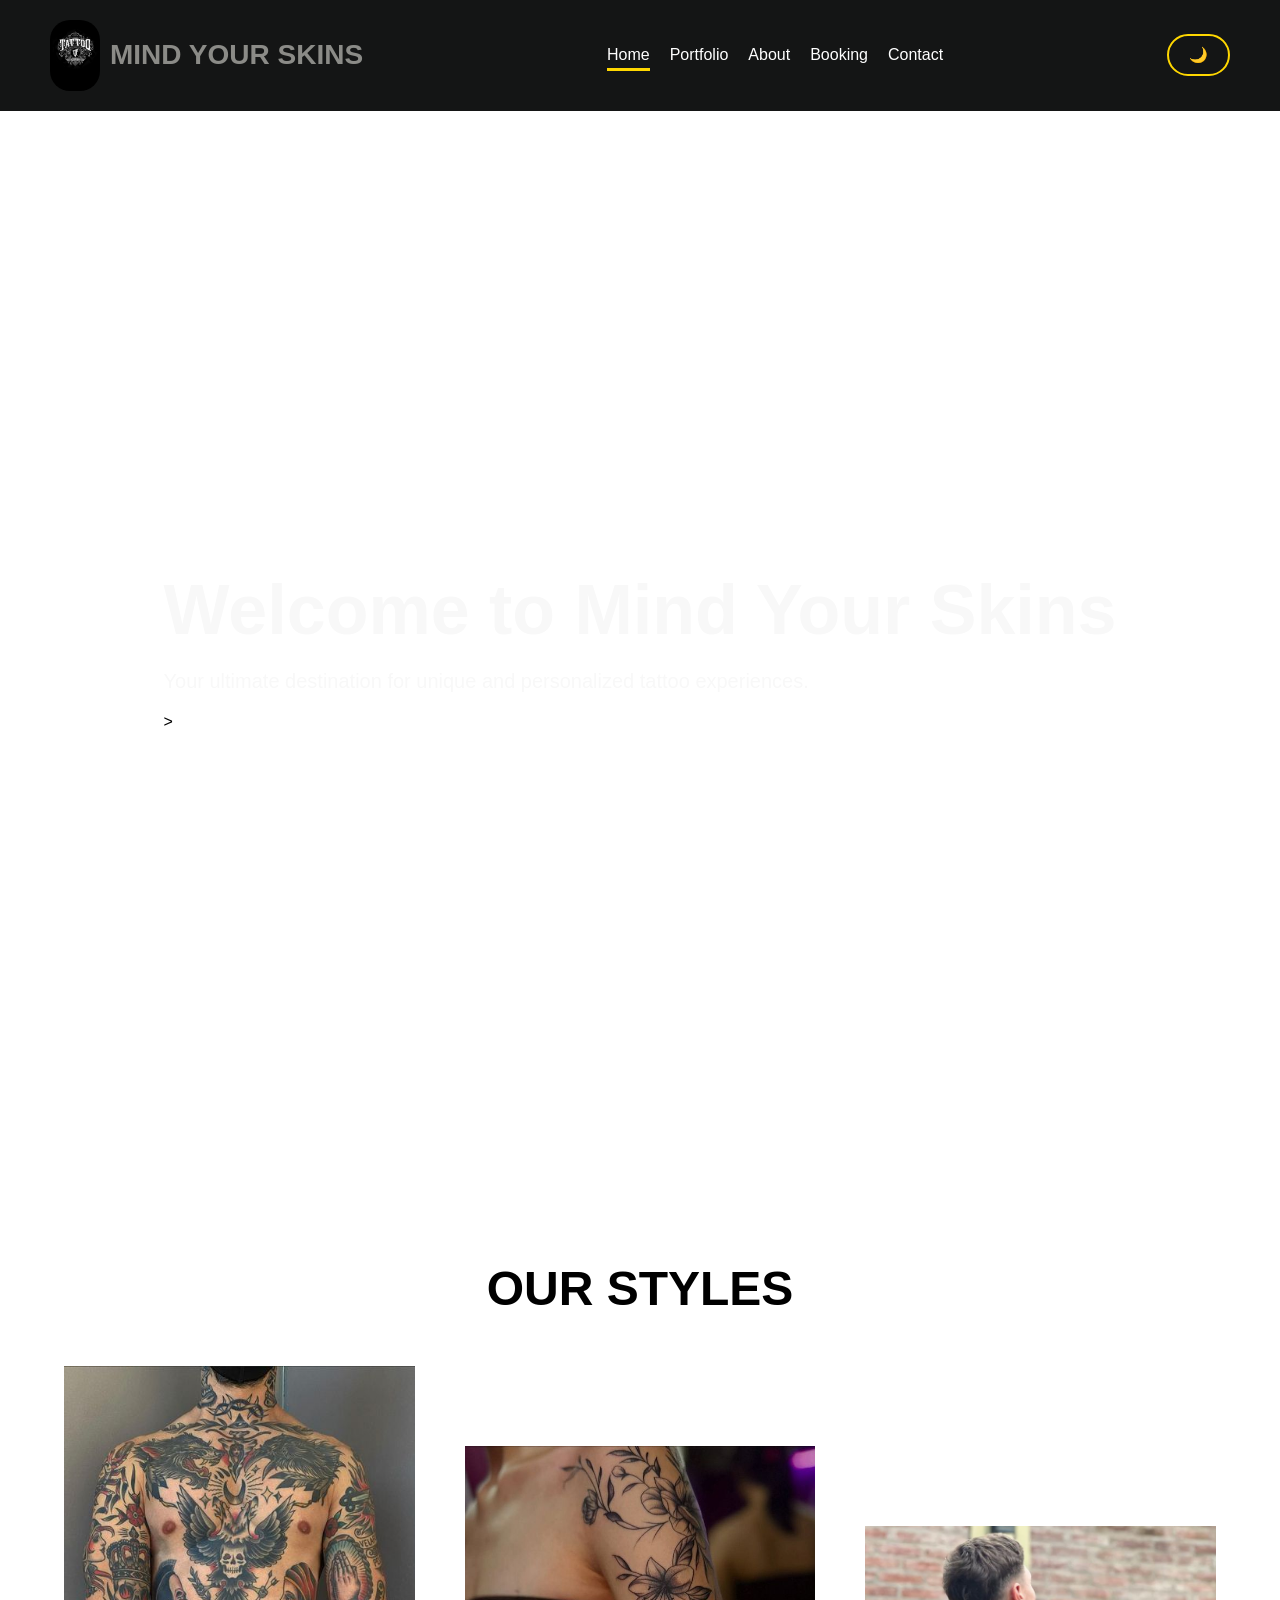
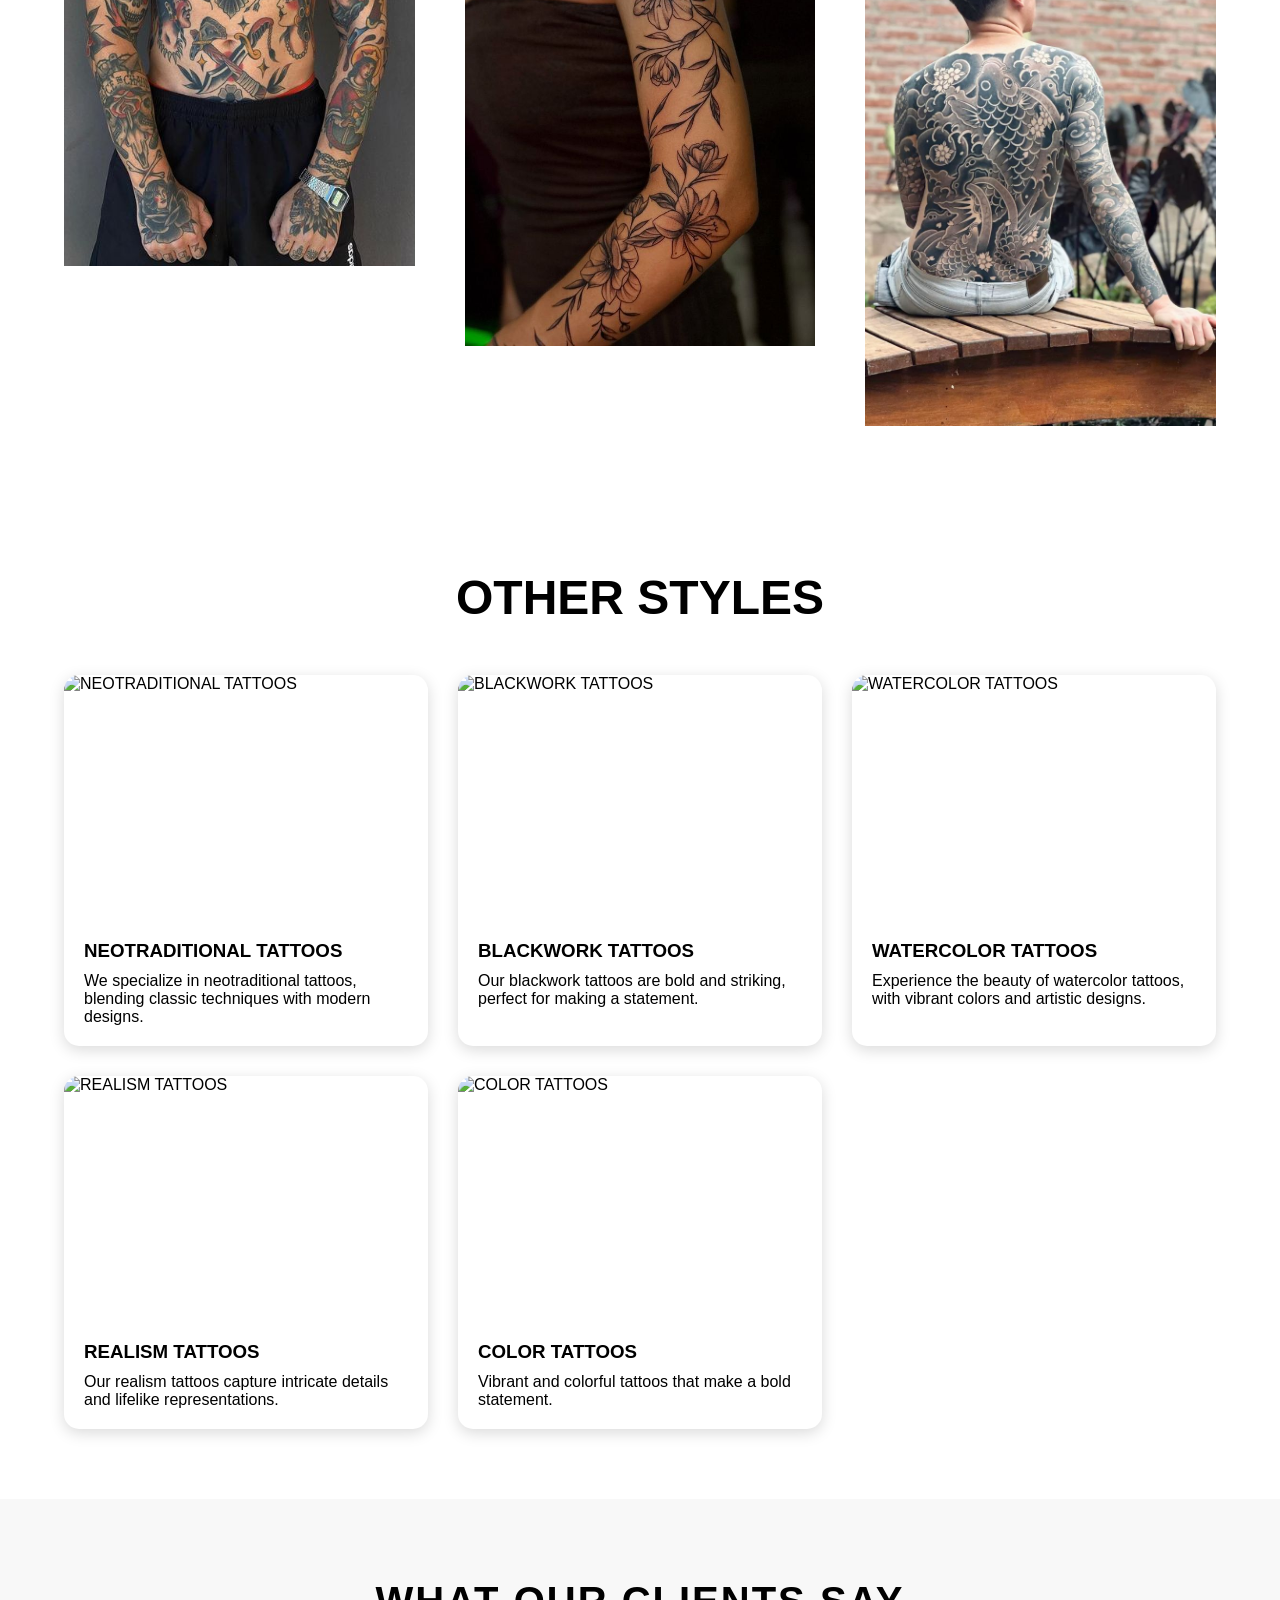
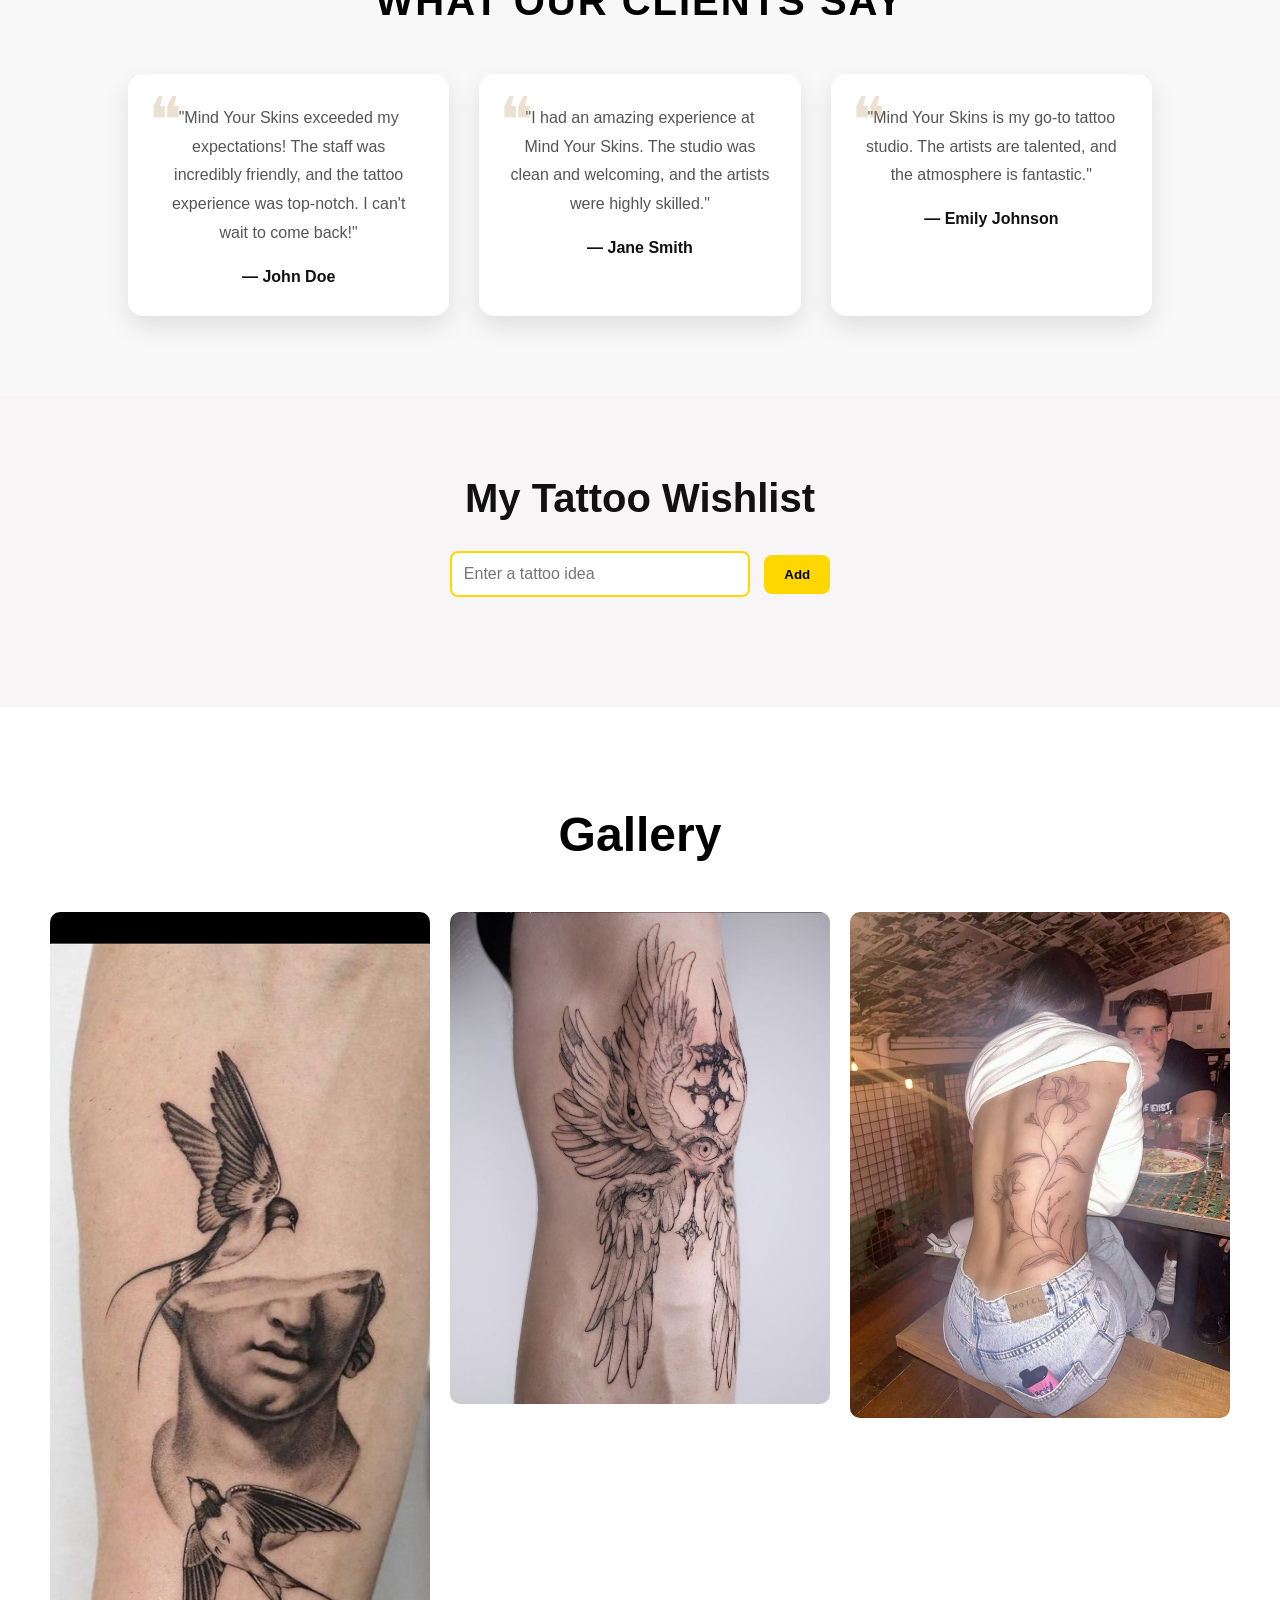
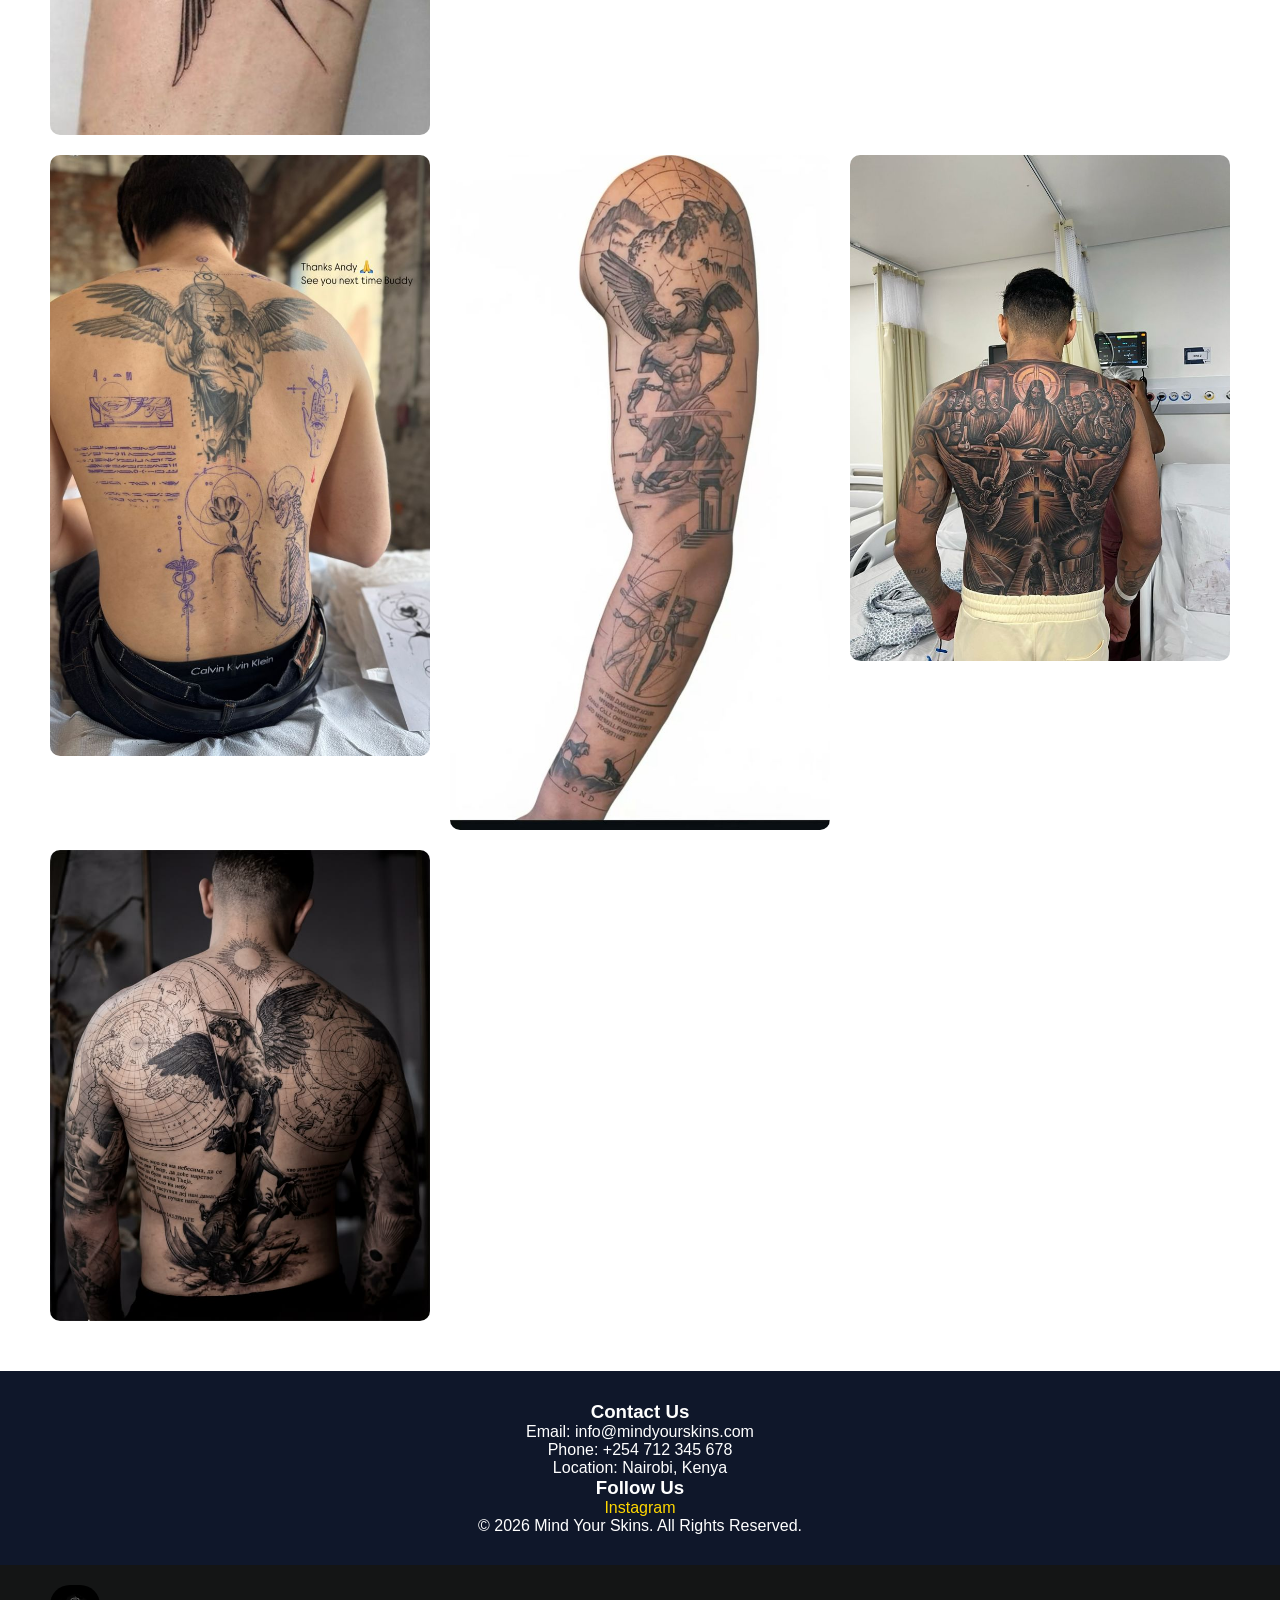
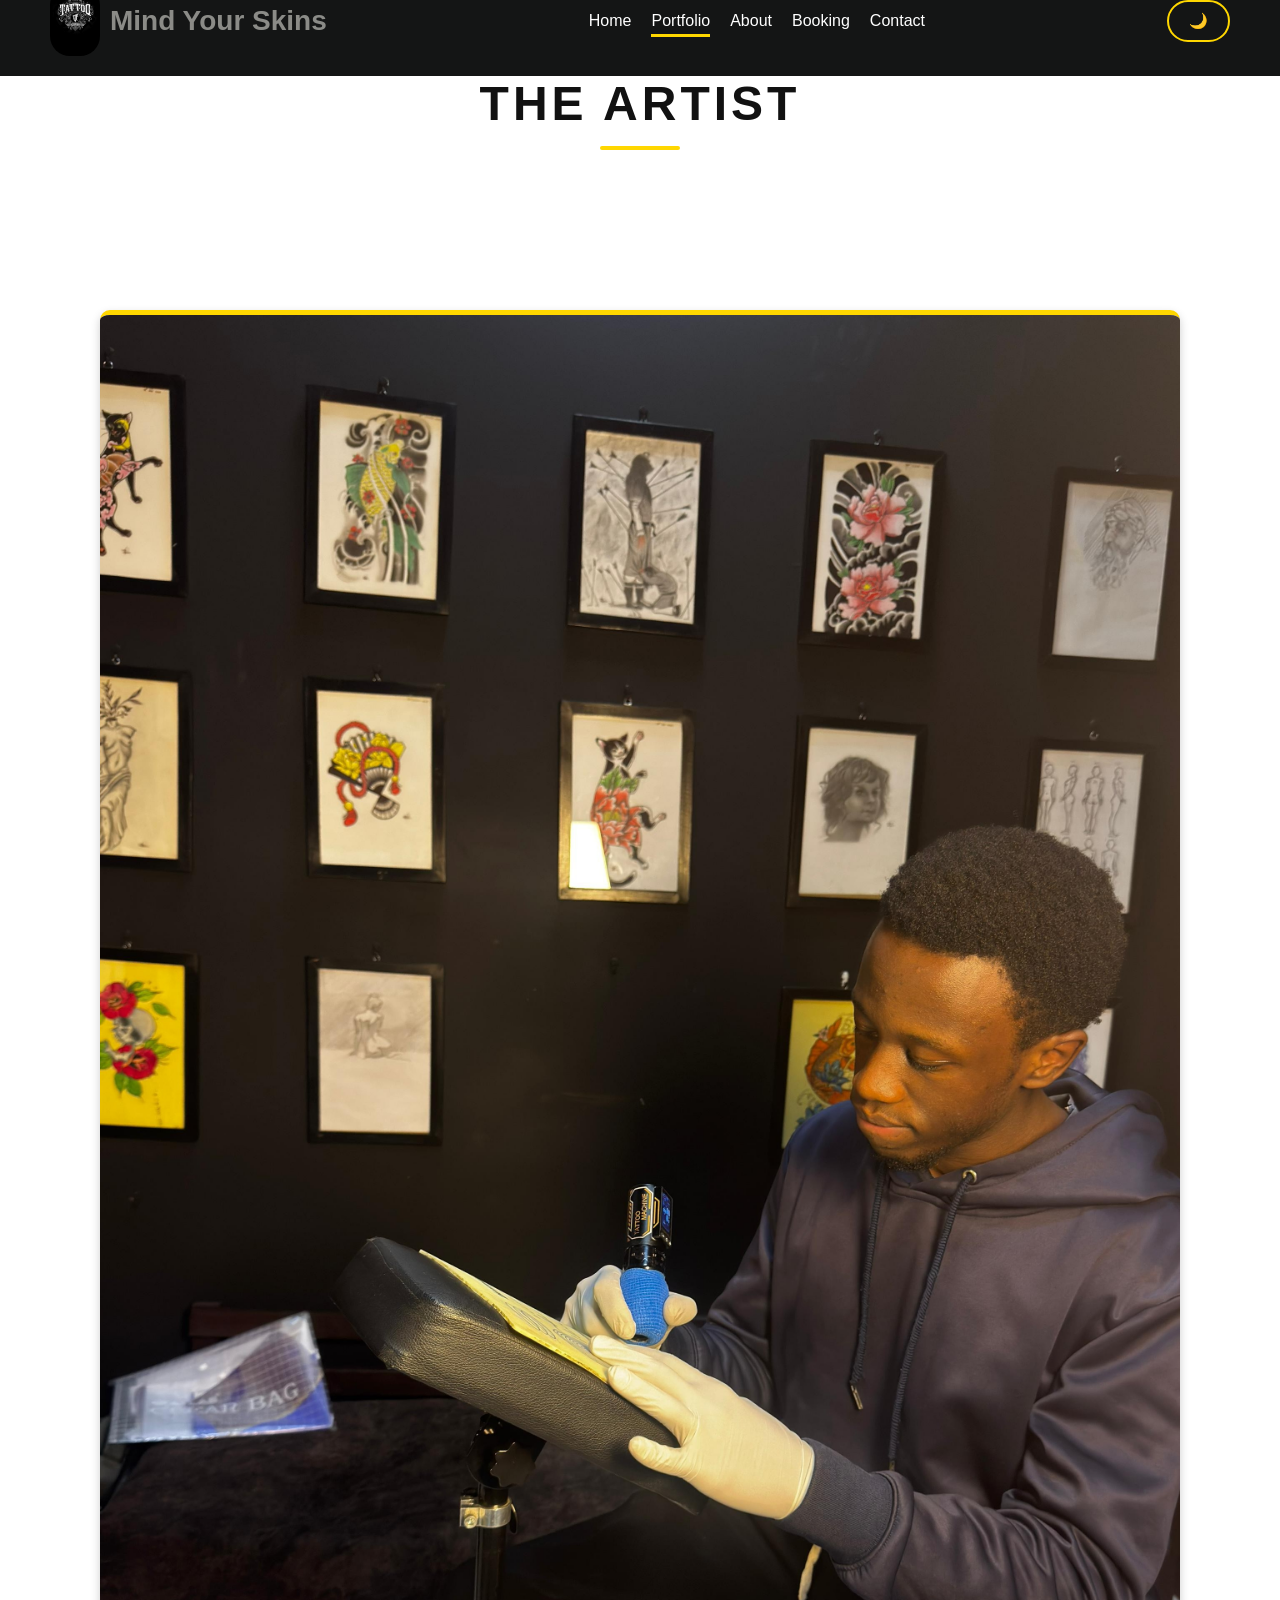
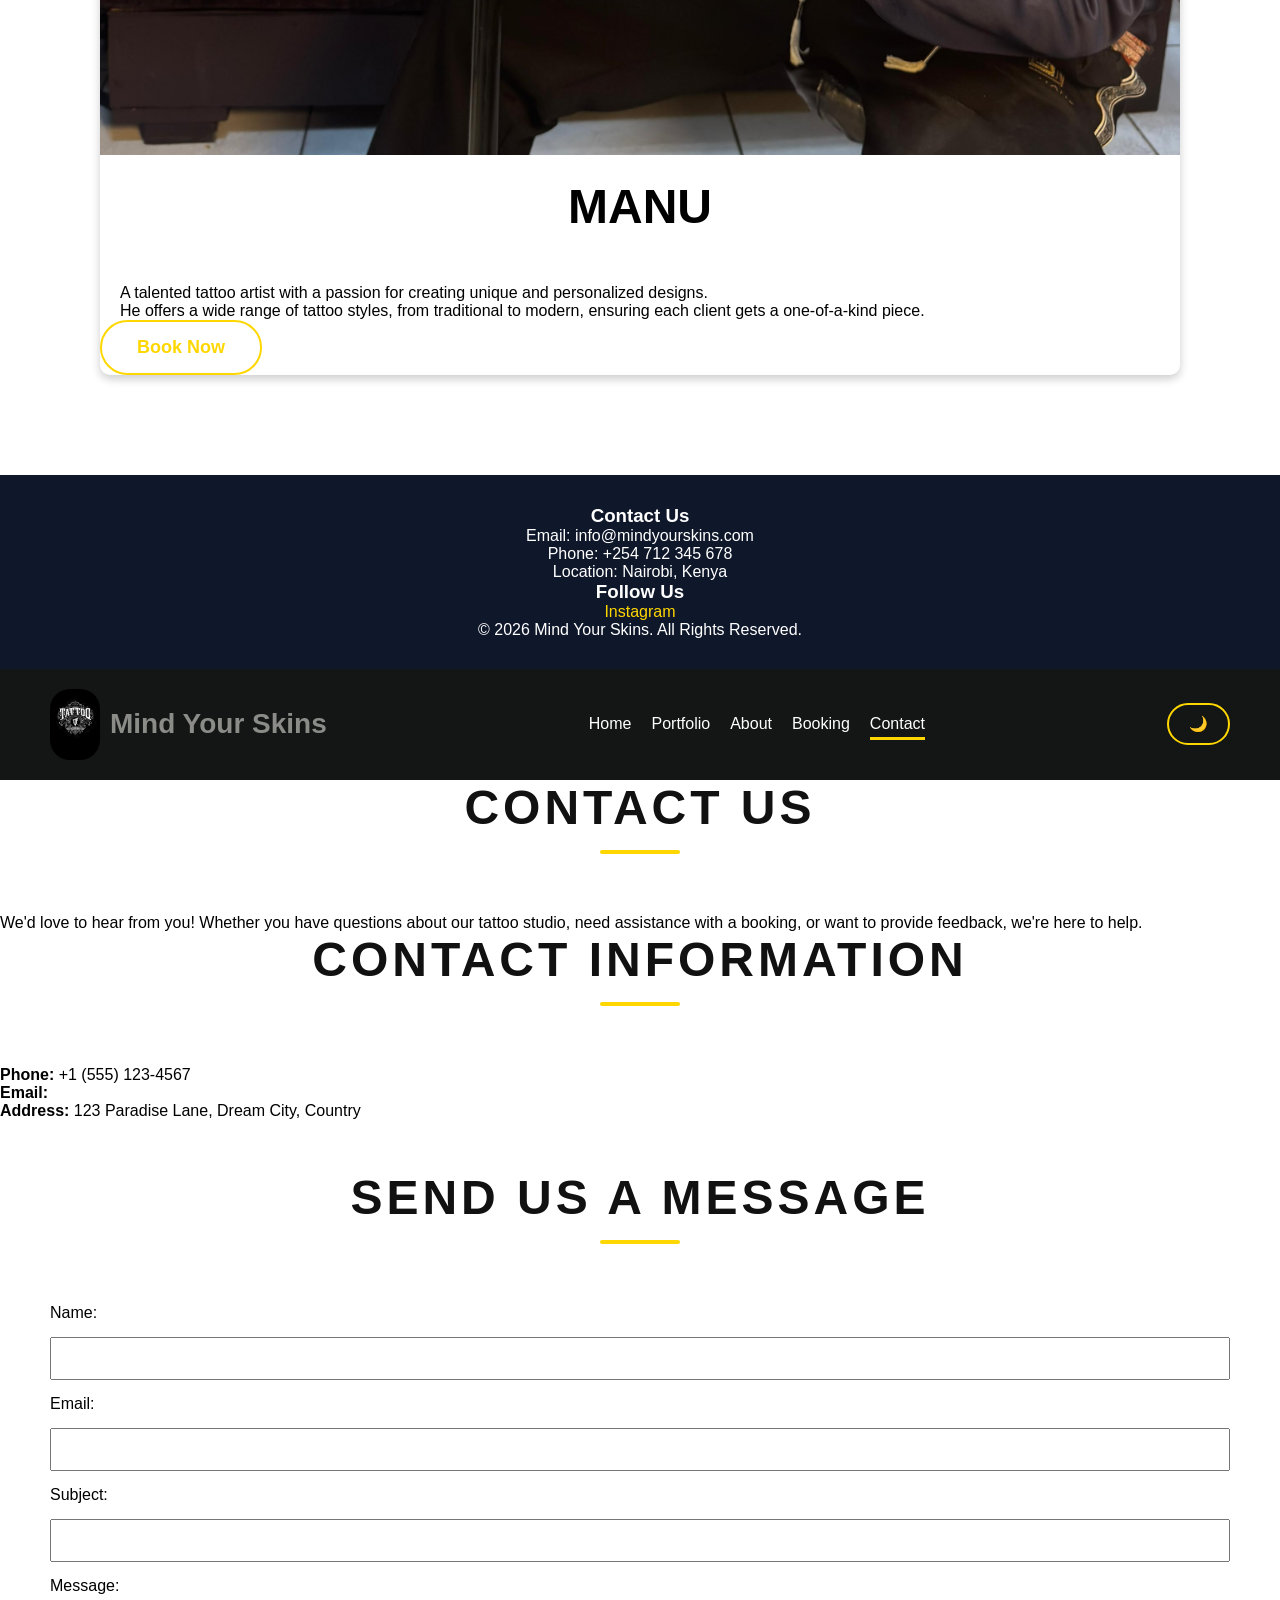
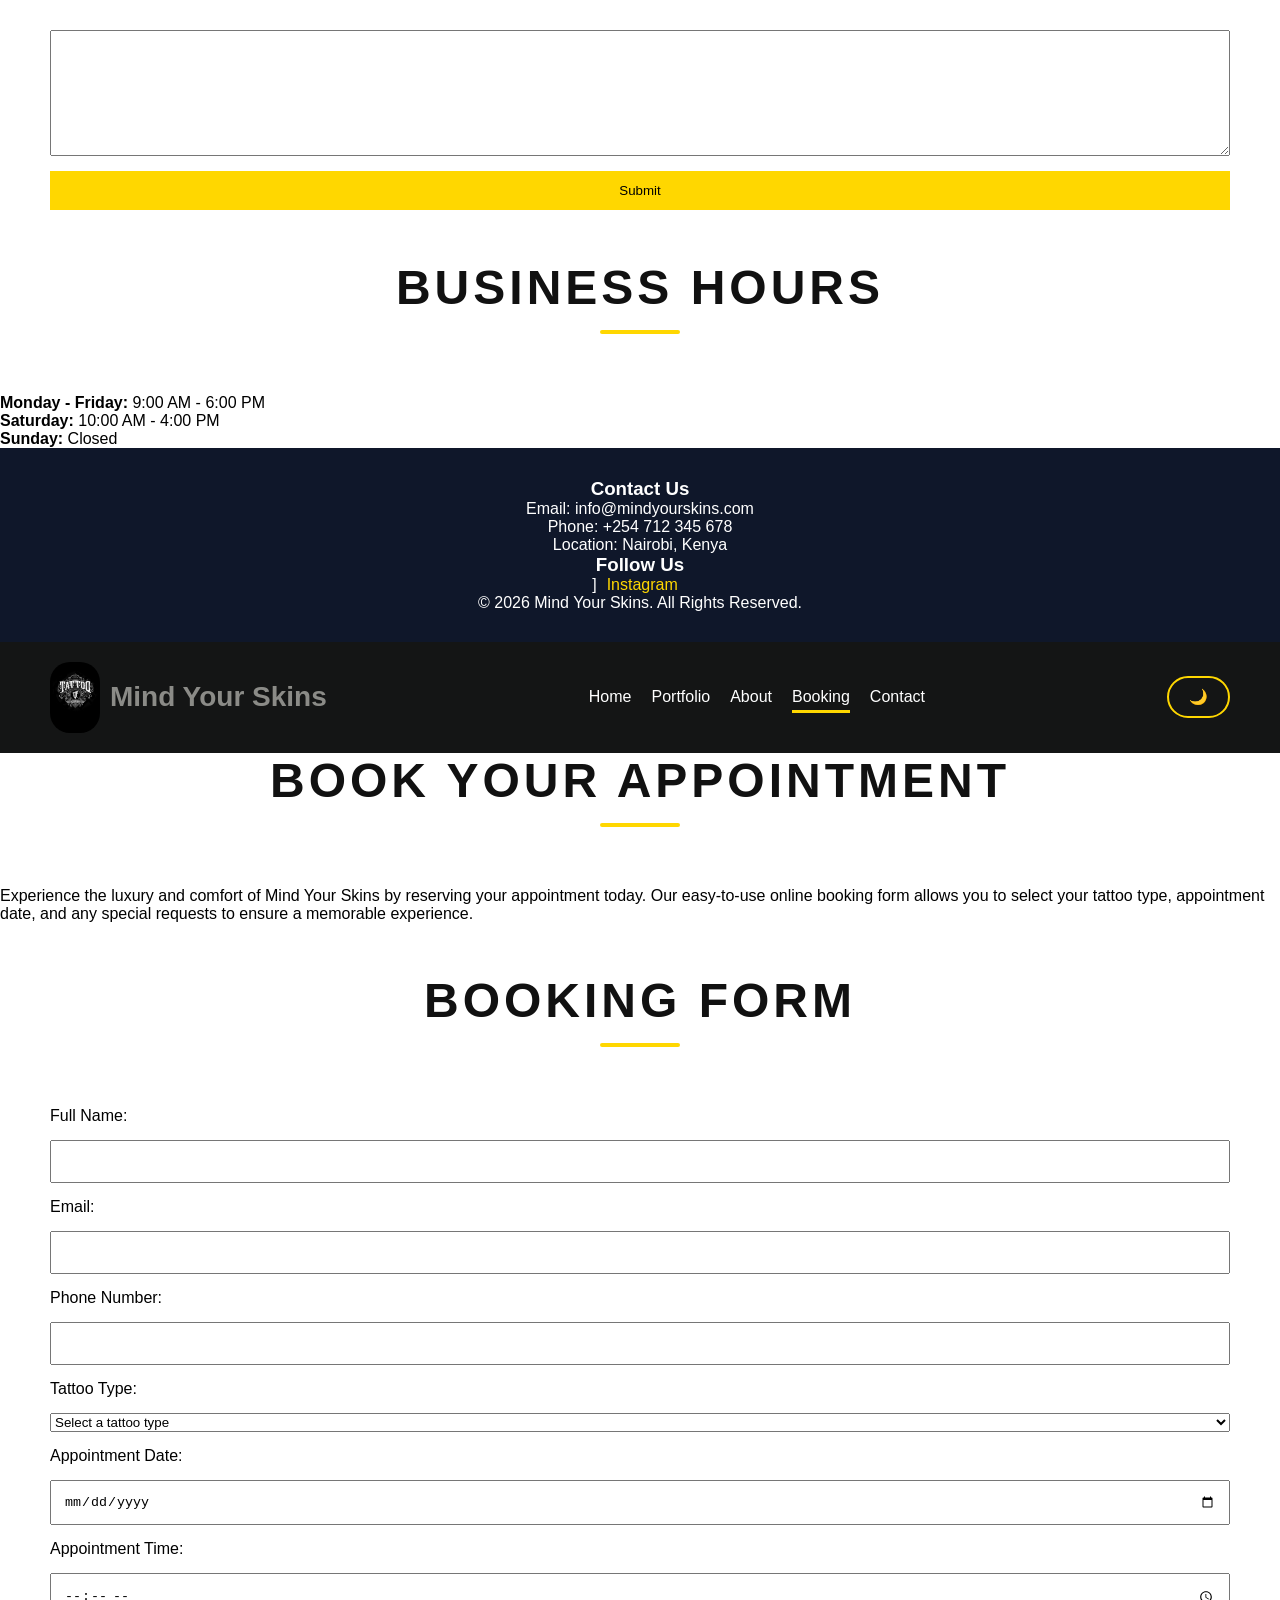
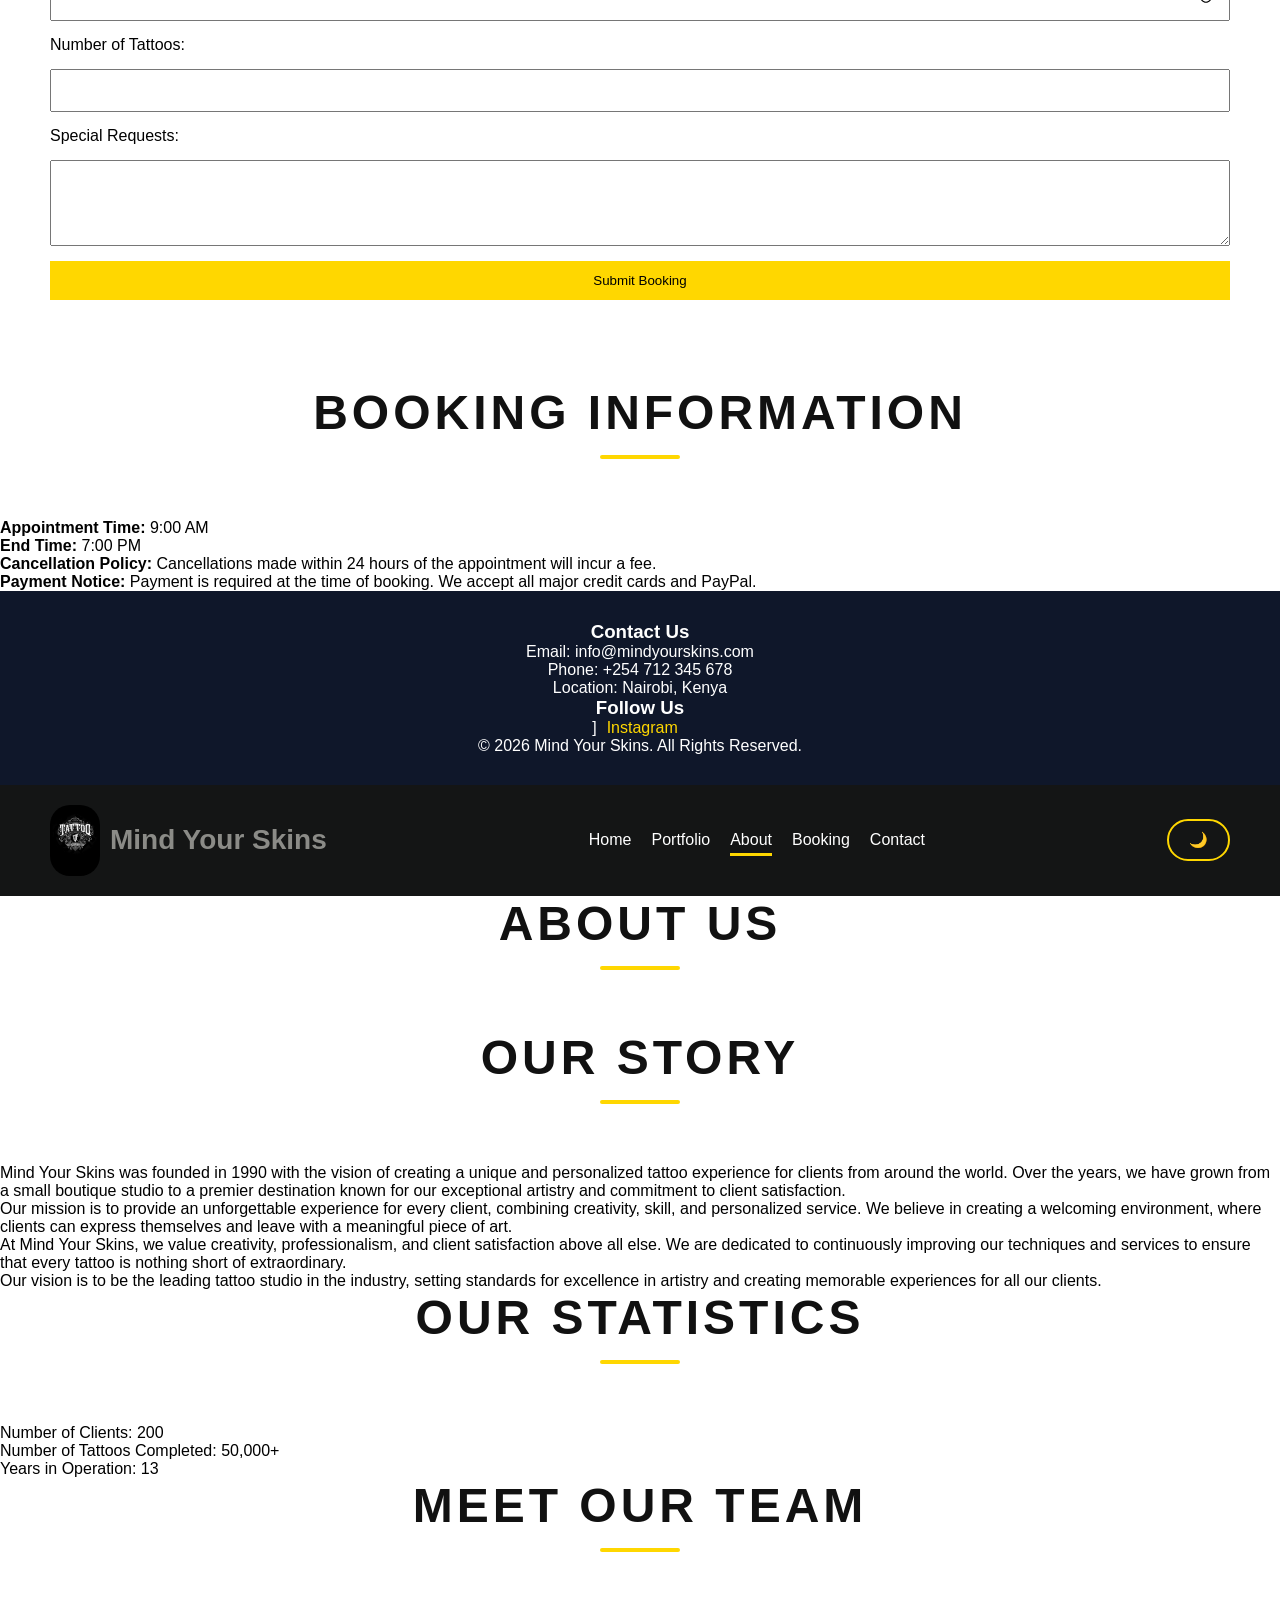
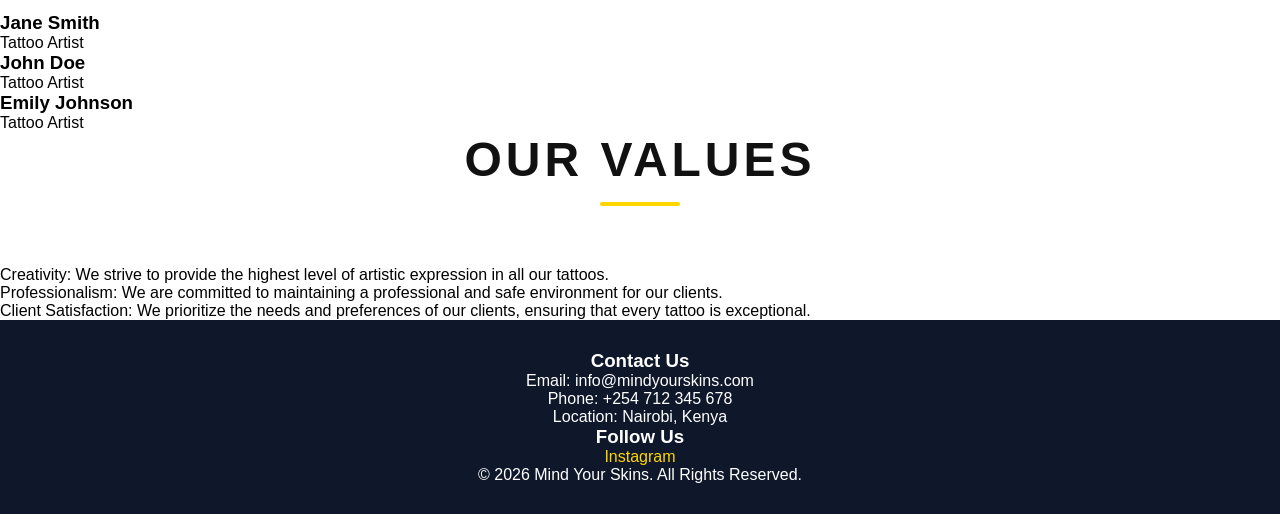
==== commit e1772793: "changes 3" ====
--- a/submission/index.html
+++ b/submission/index.html
@@ -8,7 +8,7 @@
     <link rel="icon" href="https://tattooluststudio.com/wp-content/uploads/2025/06/cropped-logo-1-32x32.png"
         type="image/png">
     <nav class="navbar">
-        <div class="logo"> <img src="submission/images/logo.jpg" alt="TATTOO Logo">
+        <div class="logo"> <img src="images/logo.jpg" alt="TATTOO Logo">
             <h1>MIND YOUR SKINS</h1>
         </div>
         <ul class="nav-links">
@@ -55,19 +55,19 @@
     <section class="featured-rooms">
         <h2>OUR STYLES</h2>
         <div class="rooms-grid">
-            <div class="room-item"> <img src="submission/images/traditional.jpg" alt="traditional tattoo">
+            <div class="room-item"> <img src="images/traditional.jpg" alt="traditional tattoo">
                 <div class="room-info">
                     <h3>Traditional Tattoo</h3>
                     <p>KSh 15,000 / Session</p>
                 </div>
             </div>
-            <div class="room-item"> <img src="submission/images/fineline.jpg" alt="Fineline Tattoo">
+            <div class="room-item"> <img src="images/fineline.jpg" alt="Fineline Tattoo">
                 <div class="room-info">
                     <h3>Fineline Tattoo</h3>
                     <p>KSh 25,000 / Session</p>
                 </div>
             </div>
-            <div class="room-item"> <img src="submission/images/japanese.jpg" alt="Japanese Tattoo">
+            <div class="room-item"> <img src="images/japanese.jpg" alt="Japanese Tattoo">
                 <div class="room-info">
                     <h3>Japanese Tattoo</h3>
                     <p>KSh 50,000 / Session</p>
@@ -119,13 +119,13 @@
         <h2>Gallery</h2>
         <div class="gallery-images">
 
-            <img src="submission/images/1.jpg" alt="Tattoo 1">
-            <img src="submission/images/2.jpg" alt="Tattoo 2">
-            <img src="submission/images/3.jpg" alt="Tattoo 3">
-            <img src="submission/images/4.jpg" alt="Tattoo 4">
-            <img src="submission/images/5.jpg" alt="Tattoo 5">
-            <img src="submission/images/6.jpg" alt="Tattoo 6">
-            <img src="submission/images/7.jpg" alt="Tattoo 7">
+            <img src="images/1.jpg" alt="Tattoo 1">
+            <img src="images/2.jpg" alt="Tattoo 2">
+            <img src="images/3.jpg" alt="Tattoo 3">
+            <img src="images/4.jpg" alt="Tattoo 4">
+            <img src="images/5.jpg" alt="Tattoo 5">
+            <img src="images/6.jpg" alt="Tattoo 6">
+            <img src="images/7.jpg" alt="Tattoo 7">
         </div>
     </section>
 </main>
@@ -158,7 +158,7 @@
 
 <body>
     <nav class="navbar">
-        <div class="logo"> <img src="submission/images/logo.jpg" alt="TATTOO Logo" class="logo-image">
+        <div class="logo"> <img src="images/logo.jpg" alt="TATTOO Logo" class="logo-image">
             <h1>Mind Your Skins</h1>
         </div>
         <ul class="nav-links">
@@ -182,7 +182,7 @@
         <h1 class="section-title">THE ARTIST</h1>
         <div class="rooms-container">
            
-        <div class="room-card"> <img src="submission/images/manu.jpg" alt="tattoo artist">
+        <div class="room-card"> <img src="images/manu.jpg" alt="tattoo artist">
             <h2>MANU</h2>
             <p>A talented tattoo artist with a passion for creating unique and personalized designs.</p>
             <p> He offers a wide range of tattoo styles, from traditional to modern, ensuring each client gets a one-of-a-kind piece.</p> <a href="booking.html" class="cta-button">Book Now</a>
@@ -221,7 +221,7 @@
         <link rel="stylesheet" href="Css/style.css">
         <nav class="navbar"   >
             <div class="logo" >
-                <img src="submission/images/logo.jpg" alt="Tattoo Logo" class="logo-image">
+                <img src="images/logo.jpg" alt="Tattoo Logo" class="logo-image">
                 <h1>Mind Your Skins</h1>
             </div>
             <ul class="nav-links">
@@ -331,7 +331,7 @@
         <link rel="stylesheet" href="Css/style.css">
        <nav class="navbar"   >
             <div class="logo" >
-                <img src="submission/images/logo.jpg" alt="Tattoo Logo" class="logo-image">
+                <img src="images/logo.jpg" alt="Tattoo Logo" class="logo-image">
                 <h1>Mind Your Skins</h1>
             </div>
             <ul class="nav-links">
@@ -461,7 +461,7 @@
     <body>
         <nav class="navbar"   >
             <div class="logo" >
-                <img src="submission/images/logo.jpg" alt="Tattoo Logo" class="logo-image">
+                <img src="images/logo.jpg" alt="Tattoo Logo" class="logo-image">
                 <h1>Mind Your Skins</h1>
             </div>
             <ul class="nav-links">
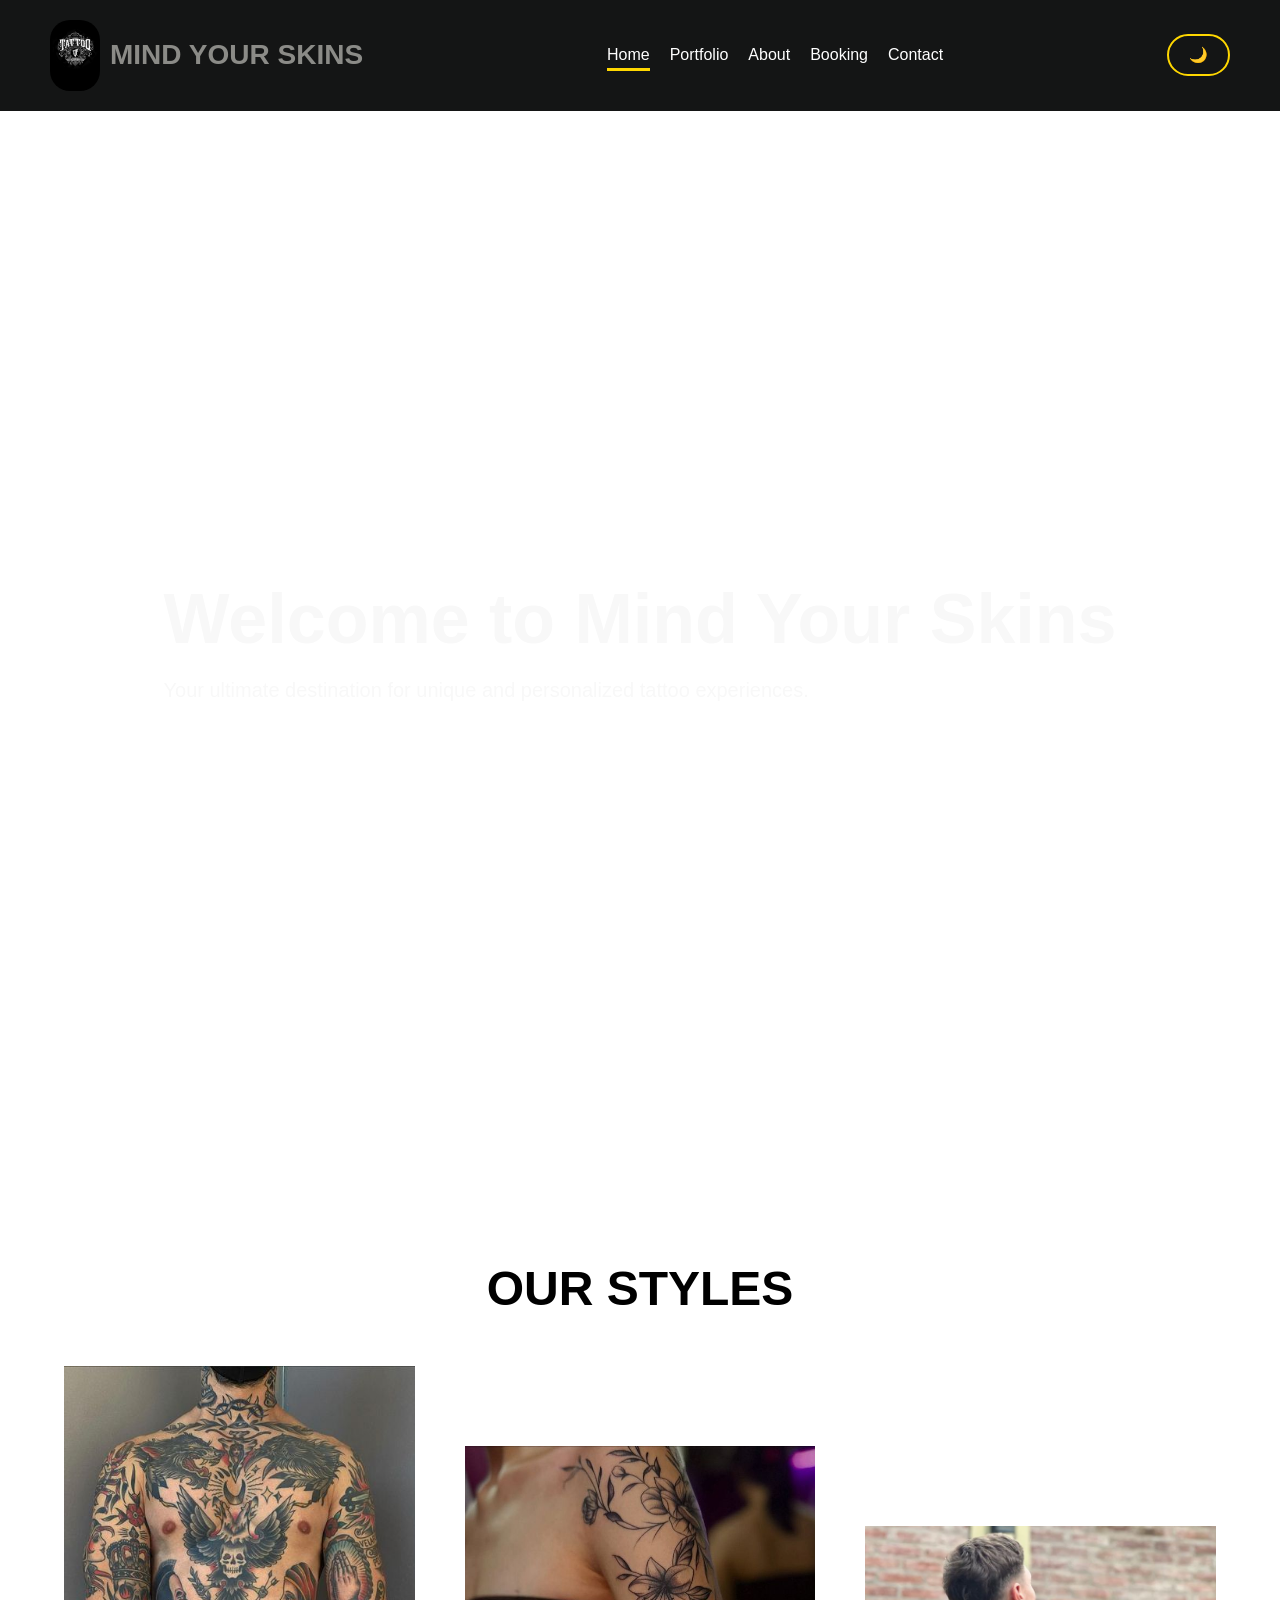
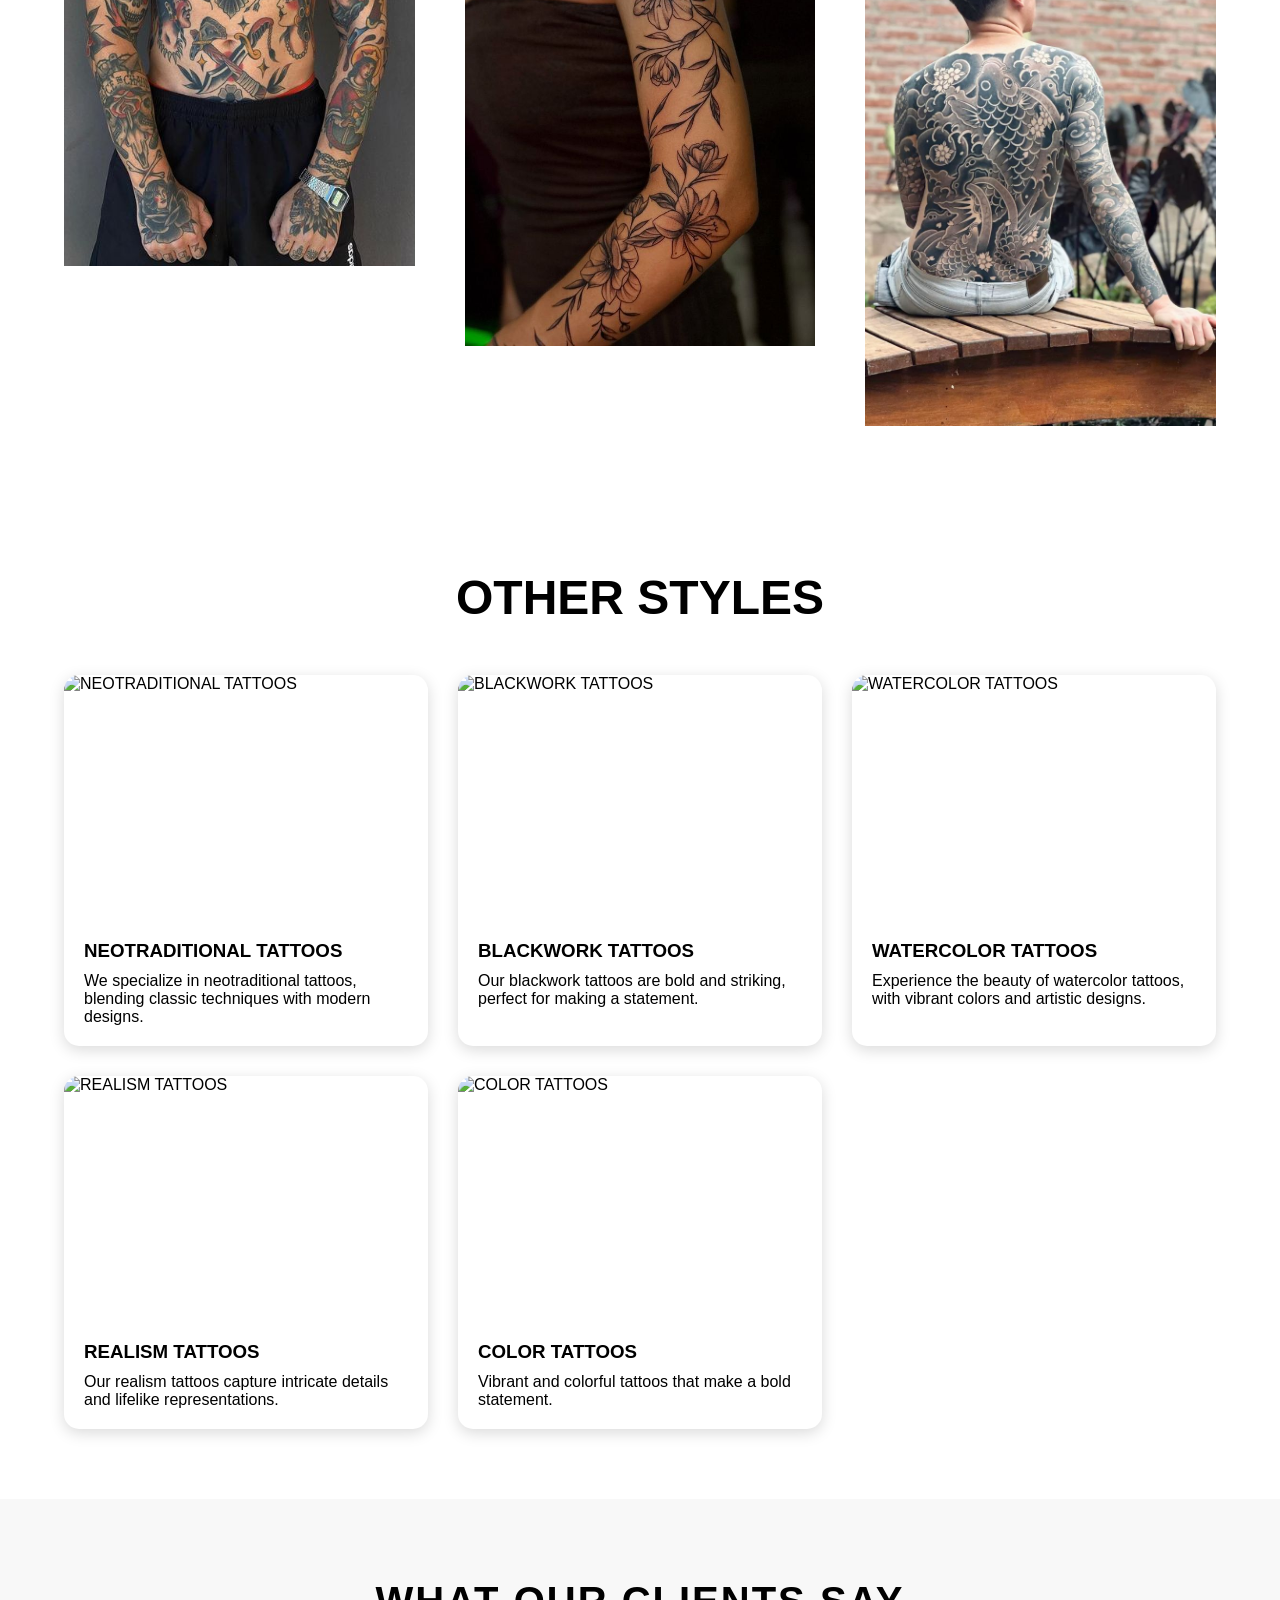
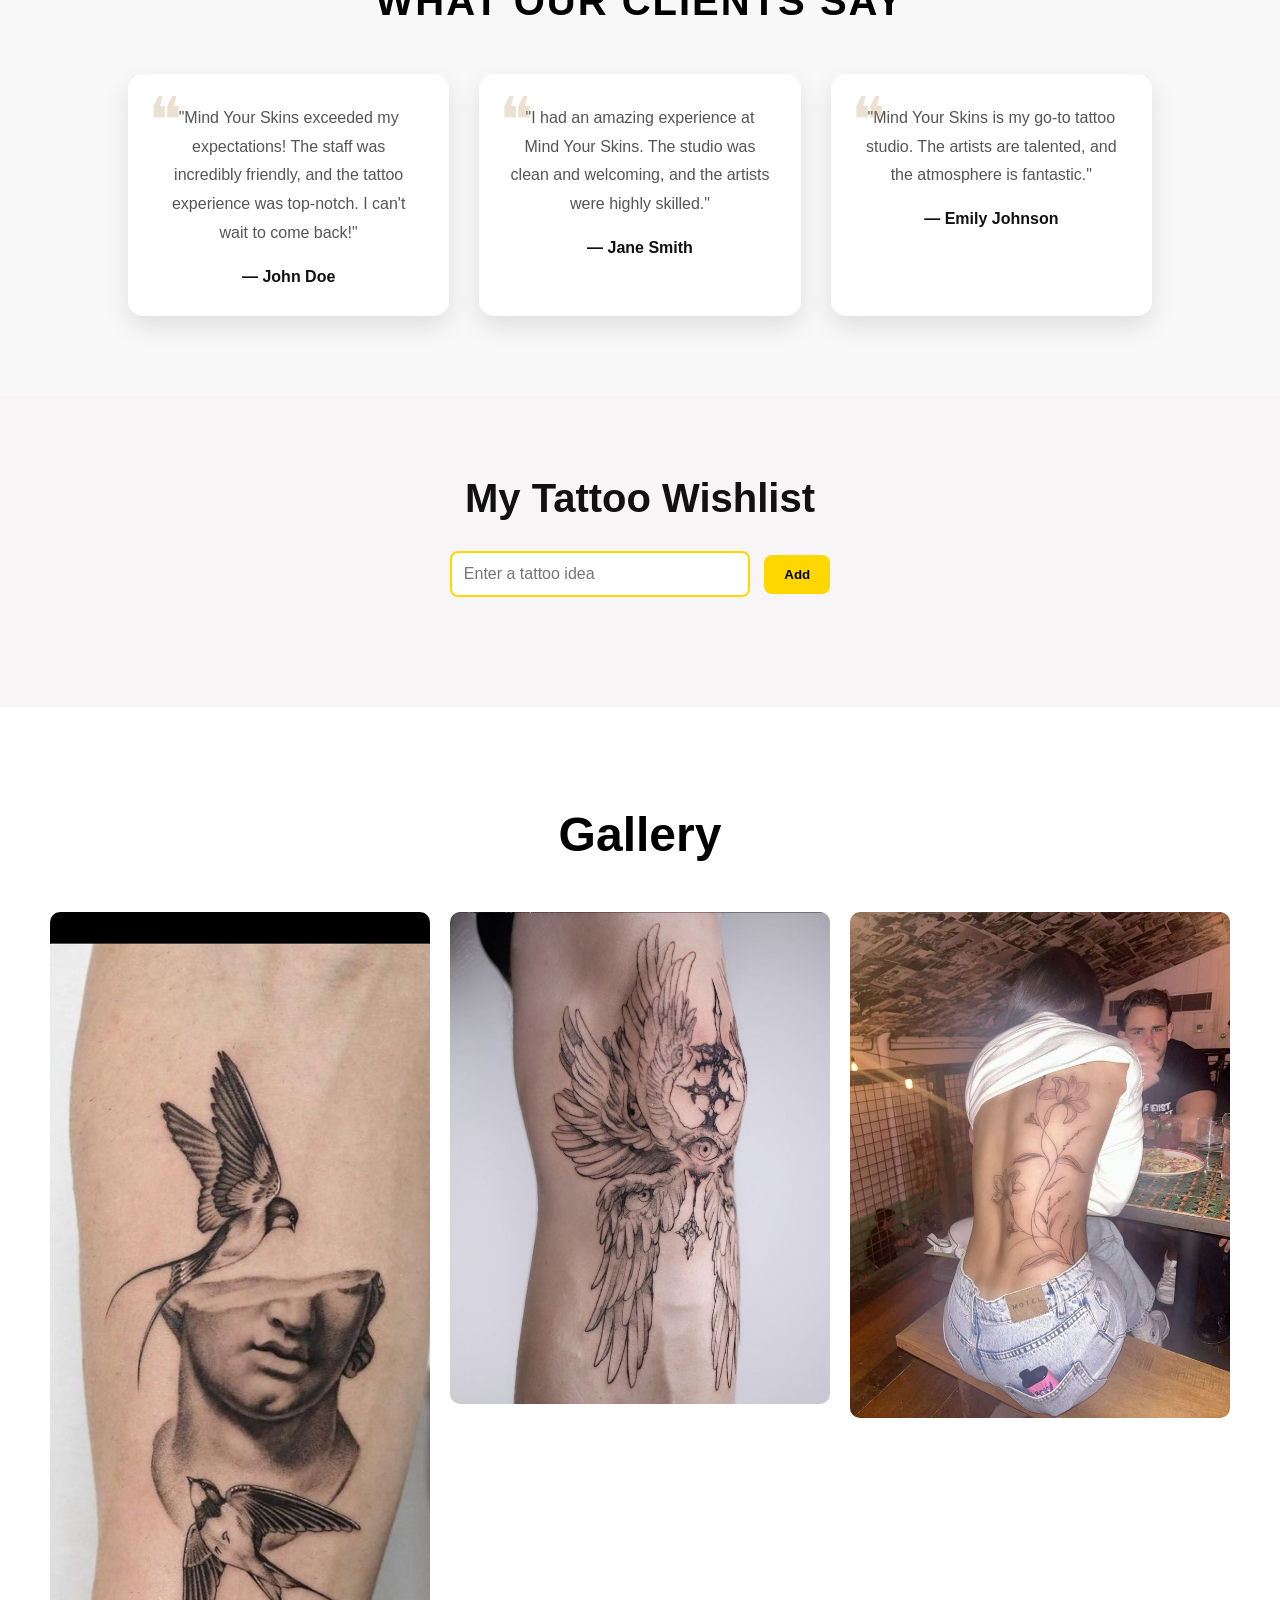
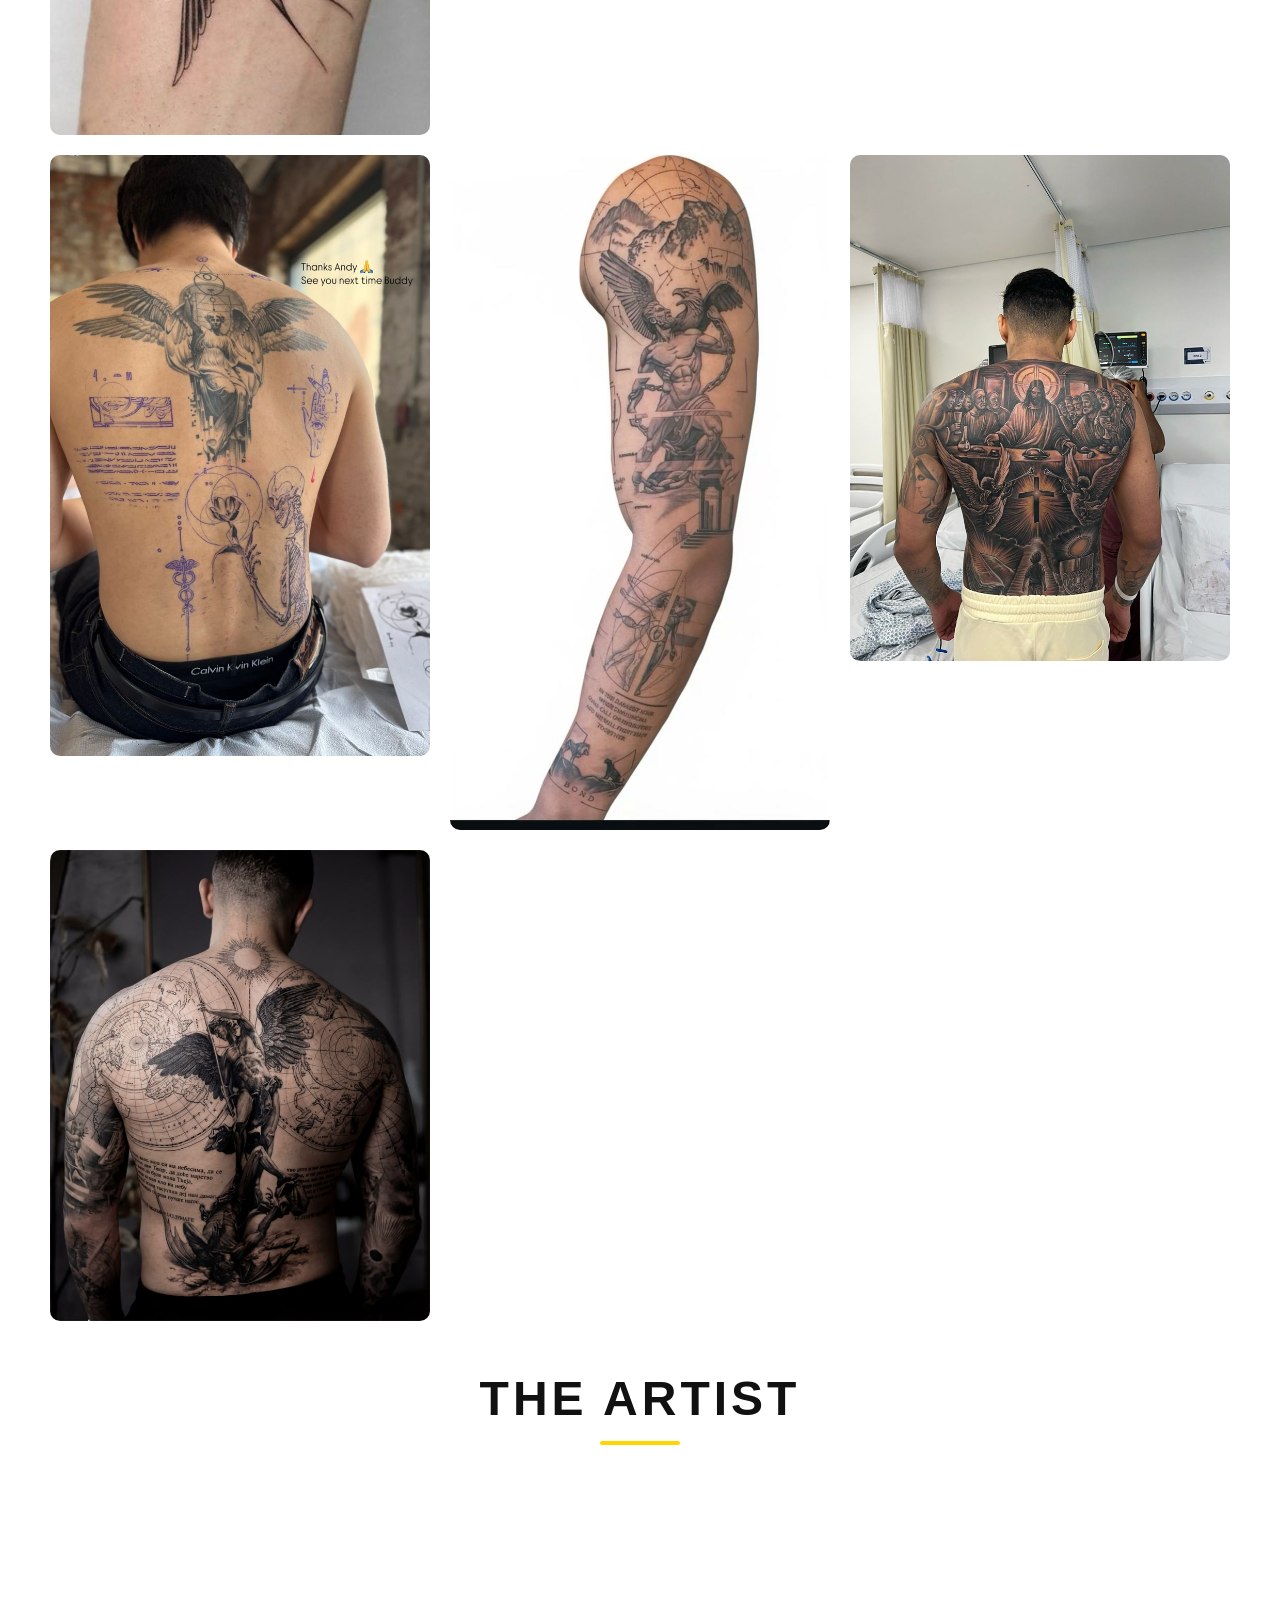
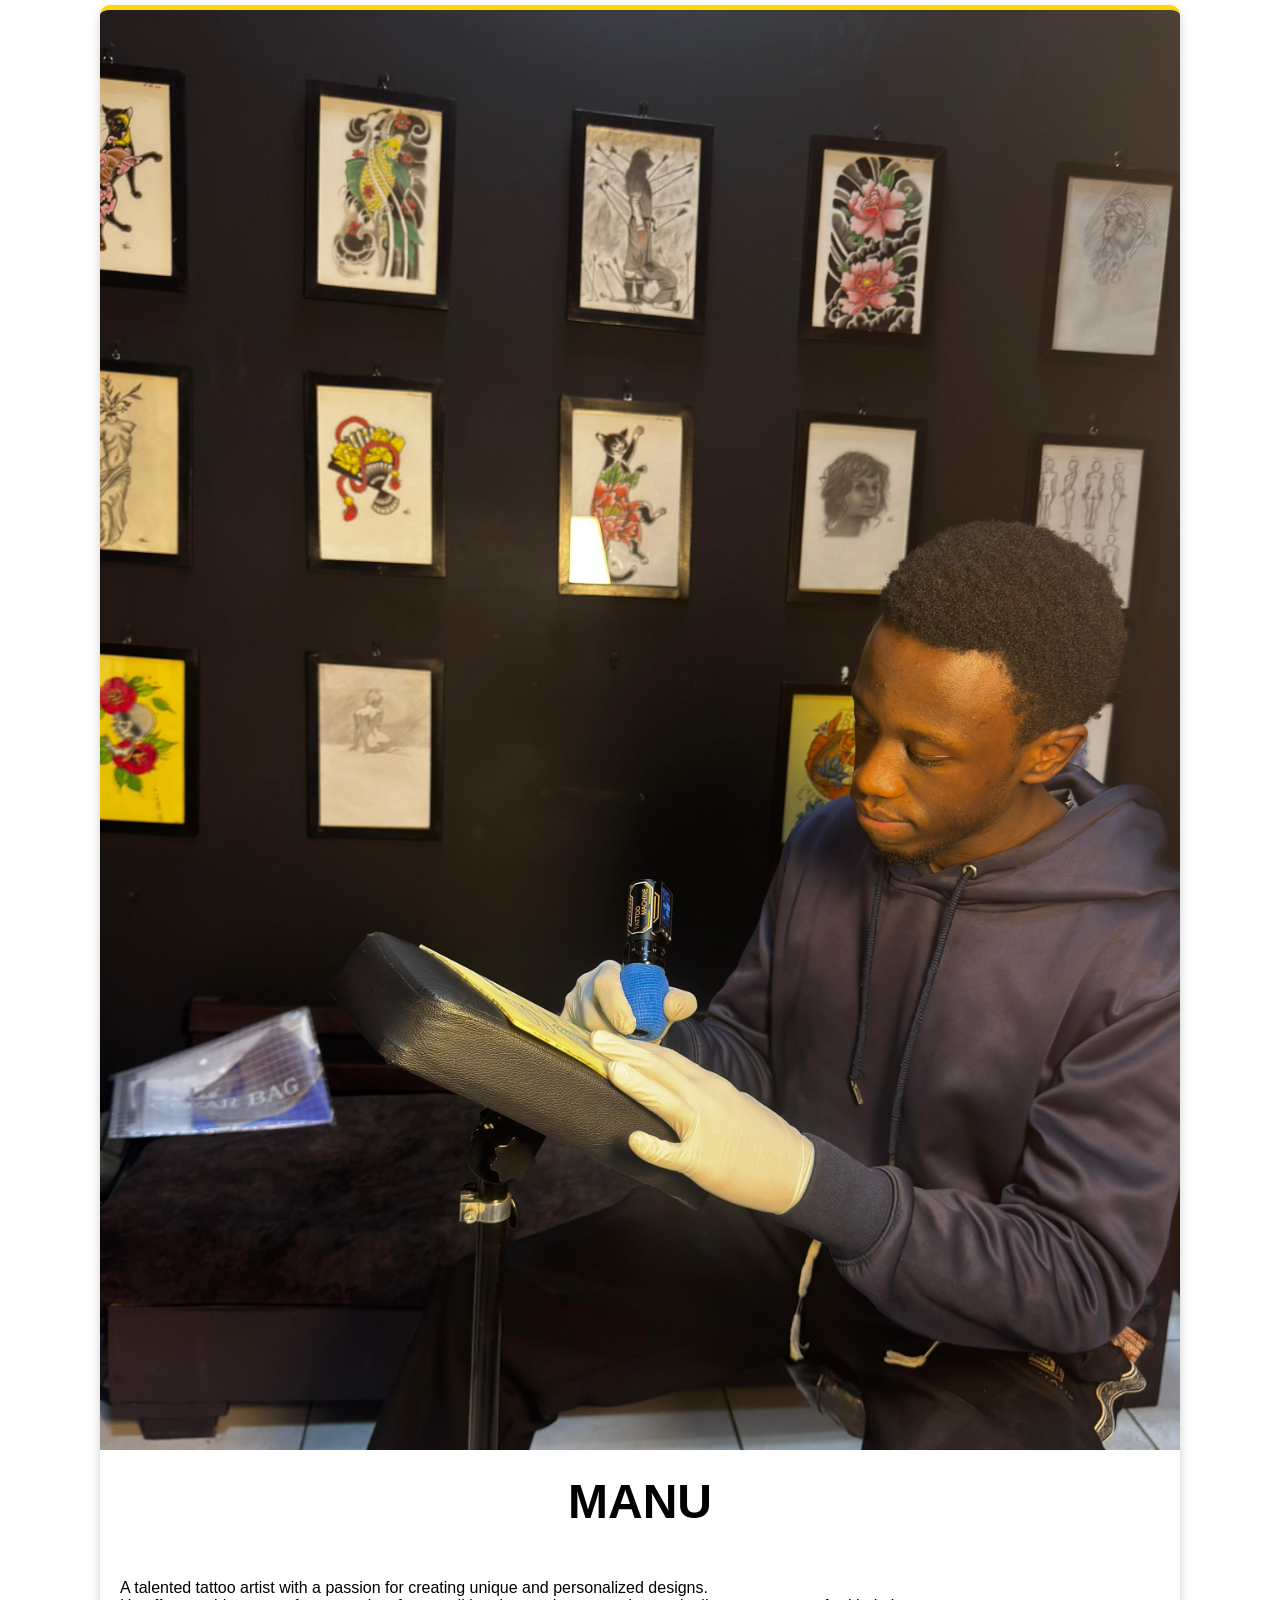
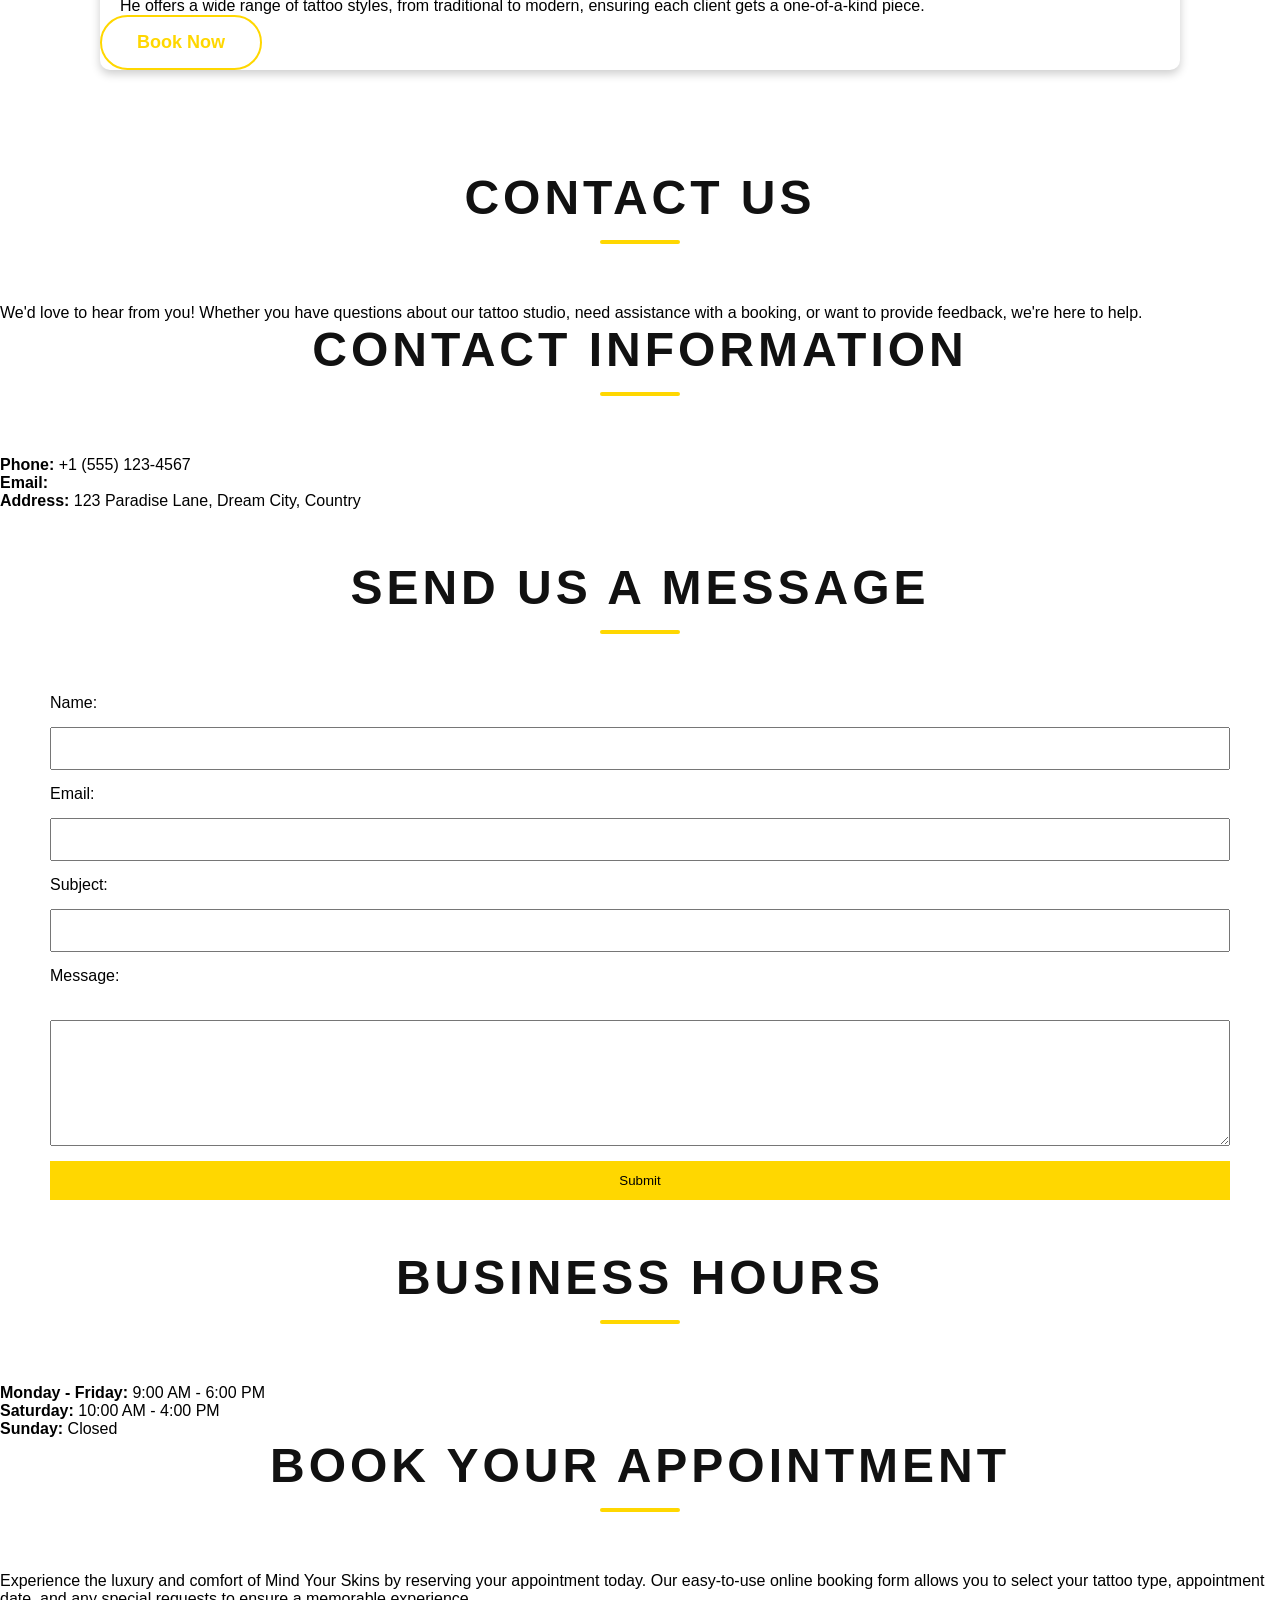
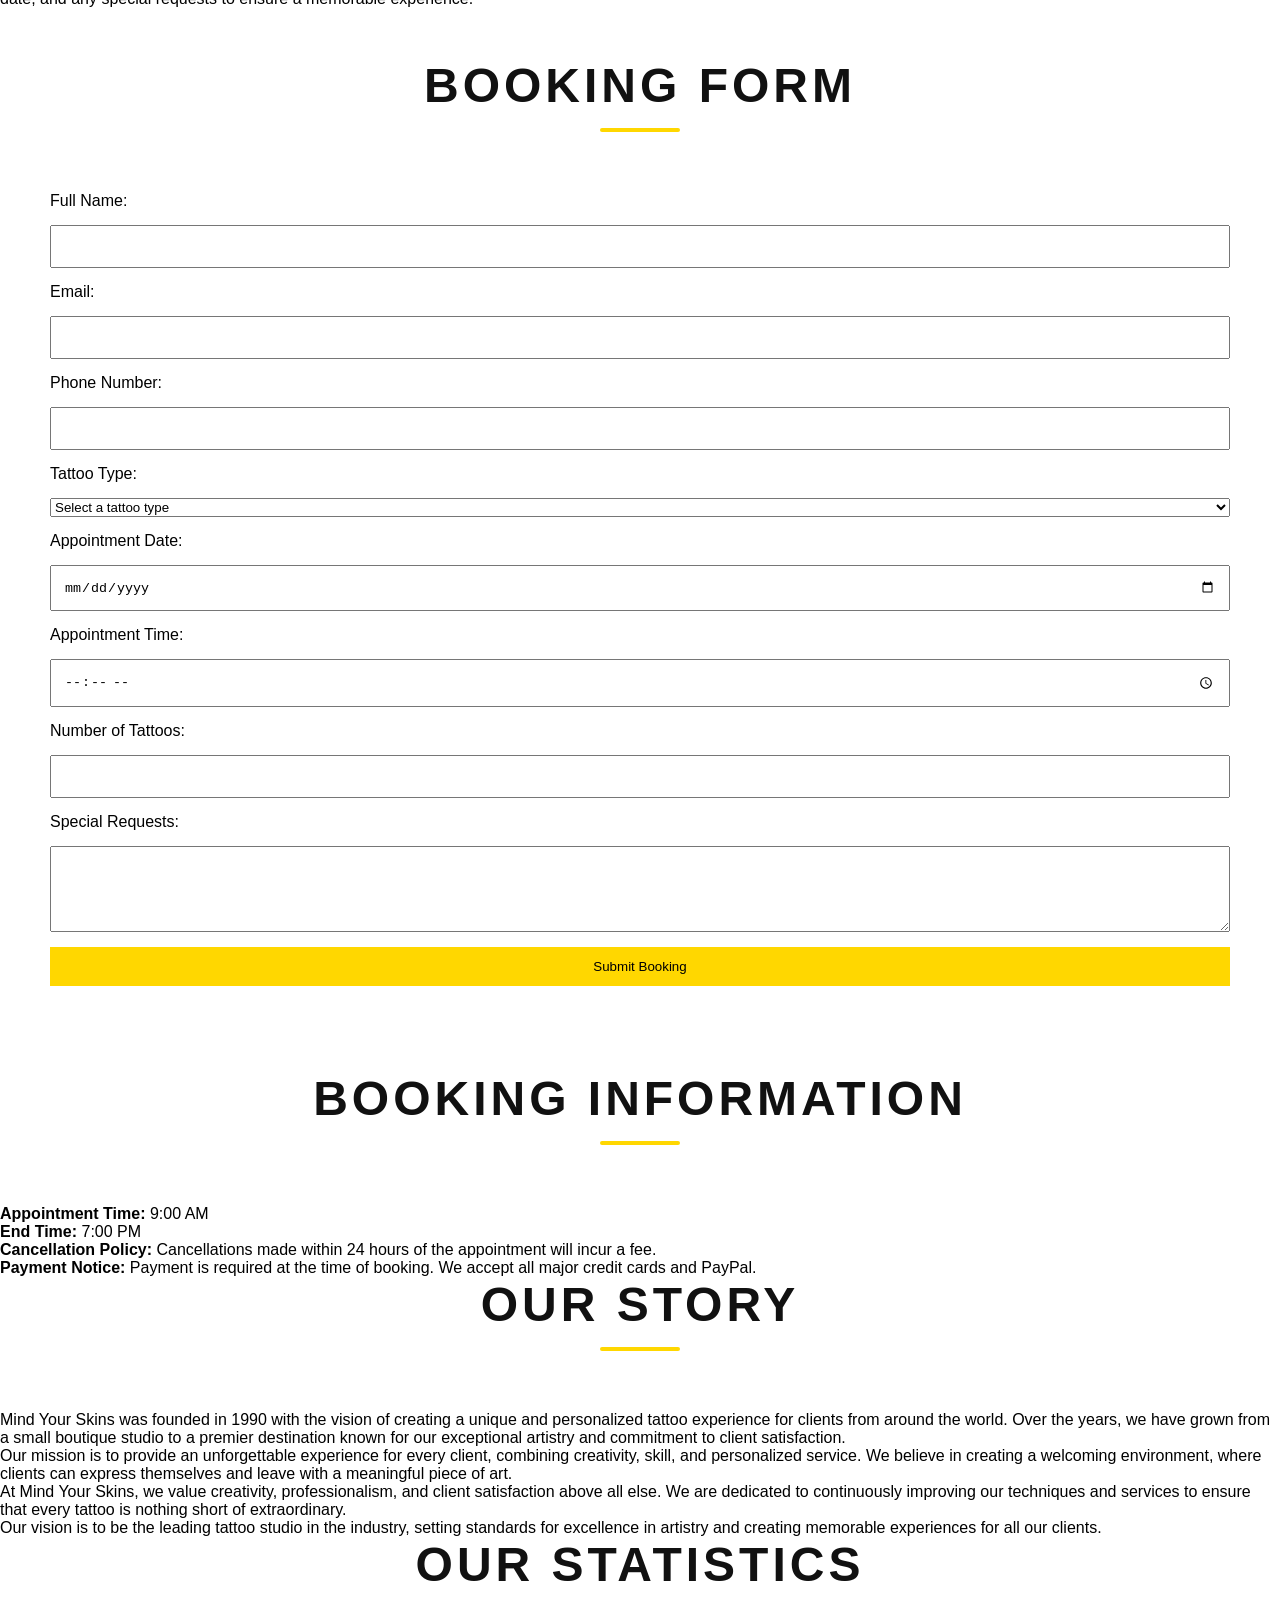
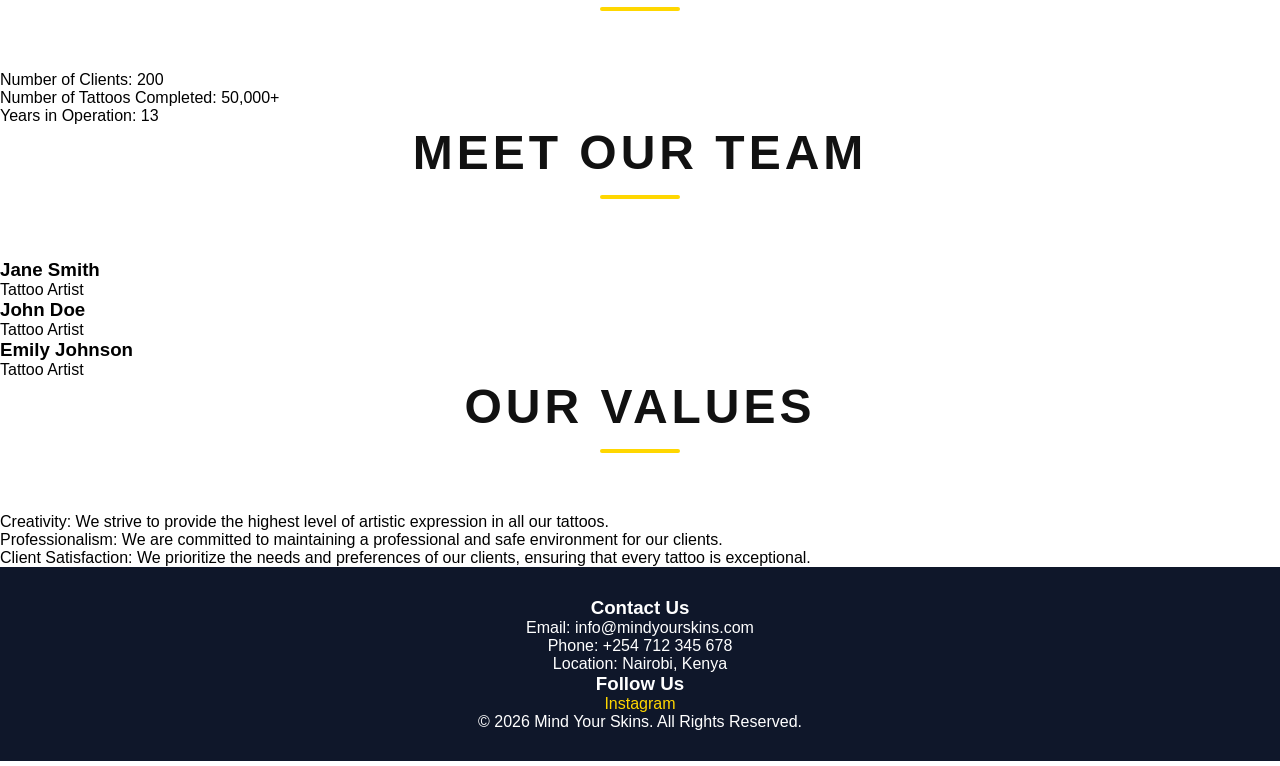
==== commit 135d0816: "changes 4" ====
--- a/submission/index.html
+++ b/submission/index.html
@@ -3,267 +3,202 @@
 
 <head>
     <meta charset="utf-8">
+
     <meta name="viewport" content="width=device-width, initial-scale=1.0">
+    <title>Mind Your Skins</title>
     <link rel="stylesheet" href="Css/style.css">
+
     <link rel="icon" href="https://tattooluststudio.com/wp-content/uploads/2025/06/cropped-logo-1-32x32.png"
         type="image/png">
+        
+    <link rel="preconnect" href="https://fonts.googleapis.com">
+    <link rel="preconnect" href="https://fonts.gstatic.com" crossorigin>
+    <link href="https://fonts.googleapis.com/css2?family=Philosopher:ital,wght@0,400;0,700;1,400;1,700&display=swap"
+        rel="stylesheet">
+   
+</head>
+
+<body>
     <nav class="navbar">
         <div class="logo"> <img src="images/logo.jpg" alt="TATTOO Logo">
             <h1>MIND YOUR SKINS</h1>
         </div>
         <ul class="nav-links">
-            <li><a href="home.html" class="active">Home</a></li>
-            <li><a href="portfolio.html">Portfolio</a></li>
-            <li><a href="about.html">About</a></li>
-            <li><a href="booking.html">Booking</a></li>
-            <li><a href="contact.html">Contact</a></li>
+            <li><a href="#home" class="active">Home</a></li>
+            <li><a href="#portfolio">Portfolio</a></li>
+            <li><a href="#about">About</a></li>
+            <li><a href="#booking">Booking</a></li>
+            <li><a href="#contact">Contact</a></li>
 
         </ul>
         <button id="themeBtn">🌙 </button>
     </nav>
-    <title>Mind Your Skins</title>
-    <link rel="preconnect" href="https://fonts.googleapis.com">
-    <link rel="preconnect" href="https://fonts.gstatic.com" crossorigin>
-    <link href="https://fonts.googleapis.com/css2?family=Philosopher:ital,wght@0,400;0,700;1,400;1,700&display=swap"
-        rel="stylesheet">
-</head>
-
-<main>
-
-   <section class="hero" id="heroBanner">
-
-    <div class="hero-content">
-        <h1>Welcome to Mind Your Skins</h1>
-
-        <p>Your ultimate destination for unique and personalized tattoo experiences.</p>
-
-       >
-    </div>
-
-    <div id="heroOverlay" class="hero-overlay">
-        <h2>Ink Beyond Imagination</h2>
-        <p>
-            Specializing in realism, blackwork, Japanese, and fine-line tattoos.
-            Every tattoo is designed to tell your story.
-        </p>
-        <a href="portfolio.html" class="portfolio-btn">
-        View My Portfolio
-    </a>
-    </div>
-
-</section>
-    <section class="featured-rooms">
-        <h2>OUR STYLES</h2>
-        <div class="rooms-grid">
-            <div class="room-item"> <img src="images/traditional.jpg" alt="traditional tattoo">
-                <div class="room-info">
-                    <h3>Traditional Tattoo</h3>
-                    <p>KSh 15,000 / Session</p>
-                </div>
-            </div>
-            <div class="room-item"> <img src="images/fineline.jpg" alt="Fineline Tattoo">
-                <div class="room-info">
-                    <h3>Fineline Tattoo</h3>
-                    <p>KSh 25,000 / Session</p>
-                </div>
-            </div>
-            <div class="room-item"> <img src="images/japanese.jpg" alt="Japanese Tattoo">
-                <div class="room-info">
-                    <h3>Japanese Tattoo</h3>
-                    <p>KSh 50,000 / Session</p>
-                </div>
-            </div>
-        </div>
-    </section>
-    <section class="services">
-        <h2>OTHER STYLES</h2>
-
-        <div class="service-container" id="service-container"></div>
-    </section>
-    <section class="testimonials">
-        <h2>WHAT OUR CLIENTS SAY</h2>
-
-        <div class="testimonial-container">
-
-            <div class="testimonial">
-                <p>"Mind Your Skins exceeded my expectations! The staff was incredibly friendly, and the tattoo
-                    experience was top-notch. I can't wait to come back!"</p>
-                <h4>— John Doe</h4>
-            </div>
-
-            <div class="testimonial">
-                <p>"I had an amazing experience at Mind Your Skins. The studio was clean and welcoming, and the artists
-                    were highly skilled."</p>
-                <h4>— Jane Smith</h4>
-            </div>
-
-            <div class="testimonial">
-                <p>"Mind Your Skins is my go-to tattoo studio. The artists are talented, and the atmosphere is
-                    fantastic."</p>
-                <h4>— Emily Johnson</h4>
-            </div>
-
-        </div>
-    </section>
-    <section class="wishlist">
-        <h2>My Tattoo Wishlist</h2>
-
-        <input type="text" id="wishlistInput" placeholder="Enter a tattoo idea">
-
-        <button id="addBtn">Add</button>
-
-        <ul id="wishlist"></ul>
-    </section>
-
-    <section class="gallery">
-        <h2>Gallery</h2>
-        <div class="gallery-images">
-
-            <img src="images/1.jpg" alt="Tattoo 1">
-            <img src="images/2.jpg" alt="Tattoo 2">
-            <img src="images/3.jpg" alt="Tattoo 3">
-            <img src="images/4.jpg" alt="Tattoo 4">
-            <img src="images/5.jpg" alt="Tattoo 5">
-            <img src="images/6.jpg" alt="Tattoo 6">
-            <img src="images/7.jpg" alt="Tattoo 7">
-        </div>
-    </section>
-</main>
-<footer class="footer">
-    <div class="footer-contact">
-        <h3>Contact Us</h3>
-        <p>Email: info@mindyourskins.com</p>
-        <p>Phone: +254 712 345 678</p>
-        <p>Location: Nairobi, Kenya</p>
-    </div>
-    <div class="footer-socials">
-        <h3>Follow Us</h3> <a href="https://www.instagram.com/mind.your.skins/#">Instagram</a>
-    </div>
-    <div class="footer-copy">
-        <p>&copy; 2026 Mind Your Skins. All Rights Reserved.</p>
-    </div>
-    <script src="js\script.js" type="text/javascript"></script>
-</footer>
-
-
-</html>
-<!DOCTYPE html>
-<html lang="en">
-
-<head>
-    <meta charset="UTF-8">
-    <meta name="viewport" content="width=device-width, initial-scale=1.0">
-    <link rel="stylesheet" href="../style.css">
-</head>
-
-<body>
-    <nav class="navbar">
-        <div class="logo"> <img src="images/logo.jpg" alt="TATTOO Logo" class="logo-image">
-            <h1>Mind Your Skins</h1>
-        </div>
-        <ul class="nav-links">
-            <li><a href="home.html" >Home</a></li>
-            <li><a href="portfolio.html" class="active">Portfolio</a></li>
-            <li><a href="about.html">About</a></li>
-            <li><a href="booking.html">Booking</a></li>
-            <li><a href="contact.html">Contact</a></li>
- 
-        </ul>
-         <button id="themeBtn">🌙 </button>
-    </nav>
-    <title> Mind Your Skins</title>
-    <link rel="preconnect" href="https://fonts.googleapis.com">
-    <link rel="preconnect" href="https://fonts.gstatic.com" crossorigin>
+
    
-    <link href="https://fonts.googleapis.com/css2?family=Philosopher:ital,wght@0,400;0,700;1,400;1,700&display=swap">
-     <link rel="icon" href="https://tattooluststudio.com/wp-content/uploads/2025/06/cropped-logo-1-32x32.png" type="image/png">
-        
-    <section class="rooms">
+   
+
+    <main>
+
+        <section class="hero" id="home">
+
+            <div class="hero-content">
+                <h1>Welcome to Mind Your Skins</h1>
+
+                <p>Your ultimate destination for unique and personalized tattoo experiences.</p>
+
+               
+            </div>
+
+            <div id="heroOverlay" class="hero-overlay">
+                <h2>Ink Beyond Imagination</h2>
+                <p>
+                    Specializing in realism, blackwork, Japanese, and fine-line tattoos.
+                    Every tattoo is designed to tell your story.
+                </p>
+                <a href="#portfolio" class="portfolio-btn">
+                    View My Portfolio
+                </a>
+            </div>
+
+        </section>
+        <section class="featured-rooms">
+            <h2>OUR STYLES</h2>
+            <div class="rooms-grid">
+                <div class="room-item"> <img src="images/traditional.jpg" alt="traditional tattoo">
+                    <div class="room-info">
+                        <h3>Traditional Tattoo</h3>
+                        <p>KSh 15,000 / Session</p>
+                    </div>
+                </div>
+                <div class="room-item"> <img src="images/fineline.jpg" alt="Fineline Tattoo">
+                    <div class="room-info">
+                        <h3>Fineline Tattoo</h3>
+                        <p>KSh 25,000 / Session</p>
+                    </div>
+                </div>
+                <div class="room-item"> <img src="images/japanese.jpg" alt="Japanese Tattoo">
+                    <div class="room-info">
+                        <h3>Japanese Tattoo</h3>
+                        <p>KSh 50,000 / Session</p>
+                    </div>
+                </div>
+            </div>
+        </section>
+        <section class="services">
+            <h2>OTHER STYLES</h2>
+
+            <div class="service-container" id="service-container"></div>
+        </section>
+        <section class="testimonials">
+            <h2>WHAT OUR CLIENTS SAY</h2>
+
+            <div class="testimonial-container">
+
+                <div class="testimonial">
+                    <p>"Mind Your Skins exceeded my expectations! The staff was incredibly friendly, and the tattoo
+                        experience was top-notch. I can't wait to come back!"</p>
+                    <h4>— John Doe</h4>
+                </div>
+
+                <div class="testimonial">
+                    <p>"I had an amazing experience at Mind Your Skins. The studio was clean and welcoming, and the
+                        artists
+                        were highly skilled."</p>
+                    <h4>— Jane Smith</h4>
+                </div>
+
+                <div class="testimonial">
+                    <p>"Mind Your Skins is my go-to tattoo studio. The artists are talented, and the atmosphere is
+                        fantastic."</p>
+                    <h4>— Emily Johnson</h4>
+                </div>
+
+            </div>
+        </section>
+        <section class="wishlist">
+            <h2>My Tattoo Wishlist</h2>
+
+            <input type="text" id="wishlistInput" placeholder="Enter a tattoo idea">
+
+            <button id="addBtn">Add</button>
+
+            <ul id="wishlist"></ul>
+        </section>
+
+        <section class="gallery">
+            <h2>Gallery</h2>
+            <div class="gallery-images">
+
+                <img src="images/1.jpg" alt="Tattoo 1">
+                <img src="images/2.jpg" alt="Tattoo 2">
+                <img src="images/3.jpg" alt="Tattoo 3">
+                <img src="images/4.jpg" alt="Tattoo 4">
+                <img src="images/5.jpg" alt="Tattoo 5">
+                <img src="images/6.jpg" alt="Tattoo 6">
+                <img src="images/7.jpg" alt="Tattoo 7">
+            </div>
+        </section>
+    </main>
+
+
+
+
+
+    <section class="rooms" id="portfolio">
         <h1 class="section-title">THE ARTIST</h1>
         <div class="rooms-container">
-           
-        <div class="room-card"> <img src="images/manu.jpg" alt="tattoo artist">
-            <h2>MANU</h2>
-            <p>A talented tattoo artist with a passion for creating unique and personalized designs.</p>
-            <p> He offers a wide range of tattoo styles, from traditional to modern, ensuring each client gets a one-of-a-kind piece.</p> <a href="booking.html" class="cta-button">Book Now</a>
+
+            <div class="room-card"> <img src="images/manu.jpg" alt="tattoo artist">
+                <h2>MANU</h2>
+                <p>A talented tattoo artist with a passion for creating unique and personalized designs.</p>
+                <p> He offers a wide range of tattoo styles, from traditional to modern, ensuring each client gets a
+                    one-of-a-kind piece.</p> <a href="#booking" class="cta-button">Book Now</a>
+            </div>
+
+
+
         </div>
-        
-       
-        
-    </div>
-    </section>
-    
-    
-</body>
-<footer class="footer">
-    <div class="footer-contact">
-        <h3>Contact Us</h3>
-        <p>Email: info@mindyourskins.com</p>
-        <p>Phone: +254 712 345 678</p>
-        <p>Location: Nairobi, Kenya</p>
-    </div>
-    <div class="footer-socials">
-        <h3>Follow Us</h3>  <a href="https://www.instagram.com/mind.your.skins/#">Instagram</a> 
-    </div>
-    <div class="footer-copy">
-        <p>&copy; 2026 Mind Your Skins. All Rights Reserved.</p>
-    </div>
-</footer>
-<script src="js/script.js" type="text/javascript"></script>
-
-</html>
-
- <!DOCTYPE html>
-<html lang="en">
-    <head>
-        <meta charset="UTF-8">
-        <meta name="viewport" content="width=device-width, initial-scale=1.0">
-        <link rel="stylesheet" href="Css/style.css">
-        <nav class="navbar"   >
-            <div class="logo" >
-                <img src="images/logo.jpg" alt="Tattoo Logo" class="logo-image">
-                <h1>Mind Your Skins</h1>
-            </div>
-            <ul class="nav-links">
-                <li><a href="home.html">Home</a></li>
-                <li><a href="portfolio.html">Portfolio</a></li>
-                <li><a href="about.html">About</a></li>
-                <li><a href="booking.html">Booking</a></li>
-                <li><a href="contact.html" class="active">Contact</a></li>
-                </ul>
-         <button id="themeBtn">🌙 </button>
-        </nav>
-        <title>Contact Us - Mind Your Skins</title>
-        <link rel="preconnect" href="https://fonts.googleapis.com">
-        <link rel="preconnect" href="https://fonts.gstatic.com" crossorigin>
-        <link href="https://fonts.googleapis.com/css2?family=Philosopher:ital,wght@0,400;0,700;1,400;1,700&display=swap" rel="stylesheet">
-         <link rel="icon" href="https://tattooluststudio.com/wp-content/uploads/2025/06/cropped-logo-1-32x32.png" type="image/png">
-
-     <section class="contact-banner">
+    </section>
+
+
+
+
+
+
+
+
+
+
+    <link rel="stylesheet" href="Css/style.css">
+
+
+
+    <section class="contact-banner" id="contact">
         <h1 class="section-title">Contact Us</h1>
-        <p>We'd love to hear from you! Whether you have questions about our tattoo studio, need assistance with a booking, or want to provide feedback, we're here to help.</p>
-</section>
-<section class="contact-info">
-    <h2 class="section-title">Contact Information</h2>
-    <p><strong>Phone:</strong> +1 (555) 123-4567</p>
-    <p><strong>Email:</strong></p>
-    <p><strong>Address:</strong> 123 Paradise Lane, Dream City, Country</p>    
+        <p>We'd love to hear from you! Whether you have questions about our tattoo studio, need assistance with a
+            booking, or want to provide feedback, we're here to help.</p>
+    </section>
+    <section class="contact-info">
+        <h2 class="section-title">Contact Information</h2>
+        <p><strong>Phone:</strong> +1 (555) 123-4567</p>
+        <p><strong>Email:</strong></p>
+        <p><strong>Address:</strong> 123 Paradise Lane, Dream City, Country</p>
     </section>
     <section class="contact-form">
         <h2 class="section-title">Send Us a Message</h2>
         <form action="submit_form.php" method="post">
             <label for="name">Name:</label>
             <input type="text" id="name" name="name" required>
-            
+
             <label for="email">Email:</label>
             <input type="email" id="email" name="email" required>
-            
+
             <label for="subject">Subject:</label>
             <input type="text" id="subject" name="subject" required>
-            
+
             <label for="message">Message:</label>
             <textarea id="message" name="message" rows="5" required></textarea>
-            
+
             <button type="submit">Submit</button>
         </form>
     </section>
@@ -272,101 +207,41 @@
         <p><strong>Monday - Friday:</strong> 9:00 AM - 6:00 PM</p>
         <p><strong>Saturday:</strong> 10:00 AM - 4:00 PM</p>
         <p><strong>Sunday:</strong> Closed</p>
-        </section>
-
-  <footer class="footer">
-
-    
-    <div class="footer-contact">
-
-        <h3>Contact Us</h3>
-
-        <p>Email: info@mindyourskins.com</p>
-
-        <p>Phone: +254 712 345 678</p>
-
-        <p>Location: Nairobi, Kenya</p>
-
-    </div>
-
-
-
-    
-    <div class="footer-socials">
-
-        <h3>Follow Us</h3>
-
-       ]<a href="https://www.instagram.com/mind.your.skins/#">Instagram</a> 
-
-    </div>
-
-
-
-    <div class="footer-copy">
-
-        <p>&copy; 2026 Mind Your Skins. All Rights Reserved.</p>
-
-    </div>
-
-</footer>
-        
-      <script src="js/script.js" type="text/javascript"></script>
-
-
-
-
-
-
-    </html>
-
-
-
- <!DOCTYPE html>
-<html lang="en">
-    <head>
-        <meta charset="UTF-8">
-        <meta name="viewport" content="width=device-width, initial-scale=1.0">
-        <meta name="description" content="Book your stay at Mind Your Skins with our easy-to-use online booking form. Select your tattoo type, appointment date, and any special requests to ensure a personalized and memorable experience. Experience the artistry and professionalism of Mind Your Skins by reserving your appointment today.">
-        <meta name="keywords" content="tattoo booking, online reservation, tattoo type, appointment date, special requests, tattoo studio, personalized experience, professional artists">
-        <link rel="stylesheet" href="Css/style.css">
-       <nav class="navbar"   >
-            <div class="logo" >
-                <img src="images/logo.jpg" alt="Tattoo Logo" class="logo-image">
-                <h1>Mind Your Skins</h1>
-            </div>
-            <ul class="nav-links">
-                <li><a href="home.html">Home</a></li>
-                <li><a href="portfolio.html">Portfolio</a></li>
-                <li><a href="about.html">About</a></li>
-                <li><a href="booking.html" class="active">Booking</a></li>
-                <li><a href="contact.html">Contact</a></li>
-                </ul>
-           <button id="themeBtn">🌙 </button>
-        </nav>
-        <title>Book Your Appointment - Mind Your Skins</title>
-        <link rel="preconnect" href="https://fonts.googleapis.com">
-        <link rel="preconnect" href="https://fonts.gstatic.com" crossorigin>
-        <link href="https://fonts.googleapis.com/css2?family=Philosopher:ital,wght@0,400;0,700;1,400;1,700&display=swap" rel="stylesheet">
-            <link rel="icon" href="https://tattooluststudio.com/wp-content/uploads/2025/06/cropped-logo-1-32x32.png" type="image/png">
-
-
-    </head>
-    <section class="booking-banner">
+    </section>
+
+
+
+
+
+
+
+
+
+
+
+
+
+
+
+
+    <section class="booking-banner" id="booking">
         <h1 class="section-title">Book Your Appointment</h1>
-        <p>Experience the luxury and comfort of Mind Your Skins by reserving your appointment today. Our easy-to-use online booking form allows you to select your tattoo type, appointment date, and any special requests to ensure a memorable experience.</p>
-        </section>
+        <p>Experience the luxury and comfort of Mind Your Skins by reserving your appointment today. Our easy-to-use
+            online booking form allows you to select your tattoo type, appointment date, and any special requests to
+            ensure a memorable experience.</p>
+    </section>
     <section class="booking-form">
         <h2 class="section-title">Booking Form</h2>
         <form id="bookingForm">
             <label for="full-name">Full Name:</label>
             <input type="text" id="full-name" name="full-name" required>
-            
+
             <label for="email">Email:</label>
             <input type="email" id="email" name="email" required>
-            
+
             <label for="phone">Phone Number:</label>
             <input type="tel" id="phone" name="phone" required>
-            
+
             <label for="tattoo-type">Tattoo Type:</label>
             <select id="tattoo-type" name="tattoo-type" required>
                 <option value="">Select a tattoo type</option>
@@ -375,38 +250,111 @@
                 <option value="realism">Realism Tattoo</option>
                 <option value="fineline">Fineline Tattoo</option>
             </select>
-            
+
             <label for="appointment-date">Appointment Date:</label>
             <input type="date" id="appointment-date" name="appointment-date" required>
-            
+
             <label for="appointment-time">Appointment Time:</label>
             <input type="time" id="appointment-time" name="appointment-time" required>
-            
+
             <label for="tattoos">Number of Tattoos:</label>
             <input type="number" id="tattoos" name="tattoos" min="1" max="10" required>
-            
+
             <label for="requests">Special Requests:</label>
             <textarea id="requests" name="requests" rows="4"></textarea>
-            
+
             <button type="submit">Submit Booking</button>
             <p id="message"></p>
-           
-            </form>
-            </section>
-            <section class="booking-info">
-                <h2 class="section-title">Booking Information</h2>
-                <p><strong>Appointment Time:</strong>  9:00 AM</p>
-                <p><strong>End Time:</strong> 7:00 PM</p>
-                <p><strong>Cancellation Policy:</strong> Cancellations made within 24 hours of the appointment will incur a fee.</p>
-                <p><strong>Payment Notice:</strong> Payment is required at the time of booking. We accept all major credit cards and PayPal.</p>
-                </section>
-<script src="js/script.js" type="text/javascript"></script>
-
-    </body>
+
+        </form>
+    </section>
+    <section class="booking-info">
+        <h2 class="section-title">Booking Information</h2>
+        <p><strong>Appointment Time:</strong> 9:00 AM</p>
+        <p><strong>End Time:</strong> 7:00 PM</p>
+        <p><strong>Cancellation Policy:</strong> Cancellations made within 24 hours of the appointment will incur a fee.
+        </p>
+        <p><strong>Payment Notice:</strong> Payment is required at the time of booking. We accept all major credit cards
+            and PayPal.</p>
+    </section>
+
+
+
+
+
+
+
+
+
+
+
+
+
+
+
+
+
+
+
+
+    <section class="hotel-story" id="about">
+        <h2 class="section-title">Our Story</h2>
+
+        <p>Mind Your Skins was founded in 1990 with the vision of creating a unique and personalized tattoo experience
+            for clients from around the world. Over the years, we have grown from a small boutique studio to a premier
+            destination known for our exceptional artistry and commitment to client satisfaction.</p>
+        <p>Our mission is to provide an unforgettable experience for every client, combining creativity, skill, and
+            personalized service. We believe in creating a welcoming environment, where clients can express themselves
+            and leave with a meaningful piece of art.</p>
+        <p>At Mind Your Skins, we value creativity, professionalism, and client satisfaction above all else. We are
+            dedicated to continuously improving our techniques and services to ensure that every tattoo is nothing short
+            of extraordinary.</p>
+        <p>Our vision is to be the leading tattoo studio in the industry, setting standards for excellence in artistry
+            and creating memorable experiences for all our clients.</p>
+
+    </section>
+    <section class="statistics">
+        <h2 class="section-title">Our Statistics</h2>
+        <ul>
+            <li>Number of Clients: 200</li>
+            <li>Number of Tattoos Completed: 50,000+</li>
+            <li>Years in Operation: 13</li>
+        </ul>
+    </section>
+    <section class="team">
+        <h2 class="section-title">Meet Our Team</h2>
+        <div class="team-member">
+
+            <h3>Jane Smith</h3>
+            <p>Tattoo Artist</p>
+        </div>
+        <div class="team-member">
+
+            <h3>John Doe</h3>
+            <p>Tattoo Artist</p>
+        </div>
+        <div class="team-member">
+
+            <h3>Emily Johnson</h3>
+            <p>Tattoo Artist</p>
+        </div>
+    </section>
+    <section class="values">
+        <h2 class="section-title">Our Values</h2>
+        <ul>
+            <li>Creativity: We strive to provide the highest level of artistic expression in all our tattoos.</li>
+            <li>Professionalism: We are committed to maintaining a professional and safe environment for our clients.
+            </li>
+            <li>Client Satisfaction: We prioritize the needs and preferences of our clients, ensuring that every tattoo
+                is exceptional.</li>
+        </ul>
+    </section>
+    <script src="js/script.js" type="text/javascript"></script>
+
 
 <footer class="footer">
 
-    
+
     <div class="footer-contact">
 
         <h3>Contact Us</h3>
@@ -421,12 +369,11 @@
 
 
 
-    
+
     <div class="footer-socials">
 
         <h3>Follow Us</h3>
-
-         ]<a href="https://www.instagram.com/mind.your.skins/#">Instagram</a>
+        <a href="https://www.instagram.com/mind.your.skins/">Instagram</a>
 
     </div>
 
@@ -439,134 +386,10 @@
     </div>
 
 </footer>
-        
-
-
-
-
-
-
-    </html>
-
-<!DOCTYPE html>
-<html lang="en">
-    <head>
-        <meta charset="UTF-8">
-        <meta name="viewport" content="width=device-width, initial-scale=1.0">
-        <meta name="description" content="Learn about our tattoo studio, our story, and our commitment to providing exceptional tattoo experiences. Discover our history, mission, and values that make us a premier destination for clients seeking unique and personalized tattoos.">
-        <meta name="keywords" content="tattoo studio, about us, history, mission, values, tattoo, unique tattoos, personalized tattoos, tattoo artists">
-        <title>About Us - Mind Your Skins</title>
-        <link rel="stylesheet" href="Css/style.css">
-    </head>
-    <body>
-        <nav class="navbar"   >
-            <div class="logo" >
-                <img src="images/logo.jpg" alt="Tattoo Logo" class="logo-image">
-                <h1>Mind Your Skins</h1>
-            </div>
-            <ul class="nav-links">
-                <li><a href="home.html">Home</a></li>
-                <li><a href="portfolio.html">Portfolio</a></li>
-                <li><a href="about.html" class="active">About</a></li>
-                <li><a href="booking.html">Booking</a></li>
-                <li><a href="contact.html">Contact</a></li>
-                </ul>
-           <button id="themeBtn">🌙 </button>
-        </nav>
-        <title>About Us - Mind Your Skins</title>
-        <link rel="preconnect" href="https://fonts.googleapis.com">
-        <link rel="preconnect" href="https://fonts.gstatic.com" crossorigin>
-        <link href="https://fonts.googleapis.com/css2?family=Philosopher:ital,wght@0,400;0,700;1,400;1,700&display=swap" rel="stylesheet">
-         <link rel="icon" href="https://tattooluststudio.com/wp-content/uploads/2025/06/cropped-logo-1-32x32.png" type="image/png">
-        <header>
-            <h1 class="section-title">About Us</h1>
-            </header>
-            <body>
-
-                <section class="hotel-story">
-                    <h2 class="section-title">Our Story</h2>
-                    
-                <p>Mind Your Skins was founded in 1990 with the vision of creating a unique and personalized tattoo experience for clients from around the world. Over the years, we have grown from a small boutique studio to a premier destination known for our exceptional artistry and commitment to client satisfaction.</p>
-           <p>Our mission is to provide an unforgettable experience for every client, combining creativity, skill, and personalized service. We believe in creating a welcoming environment, where clients can express themselves and leave with a meaningful piece of art.</p>
-           <p>At Mind Your Skins, we value creativity, professionalism, and client satisfaction above all else. We are dedicated to continuously improving our techniques and services to ensure that every tattoo is nothing short of extraordinary.</p>
-              <p>Our vision is to be the leading tattoo studio in the industry, setting standards for excellence in artistry and creating memorable experiences for all our clients.</p>           
-           
-            </section>
-            <section class="statistics">
-                <h2 class="section-title">Our Statistics</h2>
-                <ul>
-                    <li>Number of Clients: 200</li>
-                    <li>Number of Tattoos Completed: 50,000+</li>
-                    <li>Years in Operation: 13</li>
-                </ul>
-            </section>
-            <section class="team">
-                <h2 class="section-title">Meet Our Team</h2>
-                <div class="team-member">
-                   
-                    <h3>Jane Smith</h3>
-                    <p>Tattoo Artist</p>
-                </div>
-                <div class="team-member">
-                   
-                    <h3>John Doe</h3>
-                    <p>Tattoo Artist</p>
-                </div>
-                <div class="team-member">
-               
-                    <h3>Emily Johnson</h3>
-                    <p>Tattoo Artist</p>
-                </div>
-                </section>
-                <section class="values">
-                    <h2 class="section-title">Our Values</h2>
-                    <ul>
-                        <li>Creativity: We strive to provide the highest level of artistic expression in all our tattoos.</li>
-                        <li>Professionalism: We are committed to maintaining a professional and safe environment for our clients.</li>
-                        <li>Client Satisfaction: We prioritize the needs and preferences of our clients, ensuring that every tattoo is exceptional.</li>
-                    </ul>
-                    </section>
-                    <script src="js/script.js" type="text/javascript"></script>
-                    </body>
-
-           <footer class="footer">
-
-    
-    <div class="footer-contact">
-
-        <h3>Contact Us</h3>
-
-        <p>Email: info@mindyourskins.com</p>
-
-        <p>Phone: +254 712 345 678</p>
-
-        <p>Location: Nairobi, Kenya</p>
-
-    </div>
-
-
-
-    
-    <div class="footer-socials">
-
-        <h3>Follow Us</h3>
-<a href="https://www.instagram.com/mind.your.skins/">Instagram</a> 
-
-    </div>
-
-
-
-    <div class="footer-copy">
-
-        <p>&copy; 2026 Mind Your Skins. All Rights Reserved.</p>
-
-    </div>
-
-</footer>
-        
-        
-        
-        
+
+
+
+</body>
 
 
 
@@ -578,4 +401,3 @@
 
 </html>
 
-
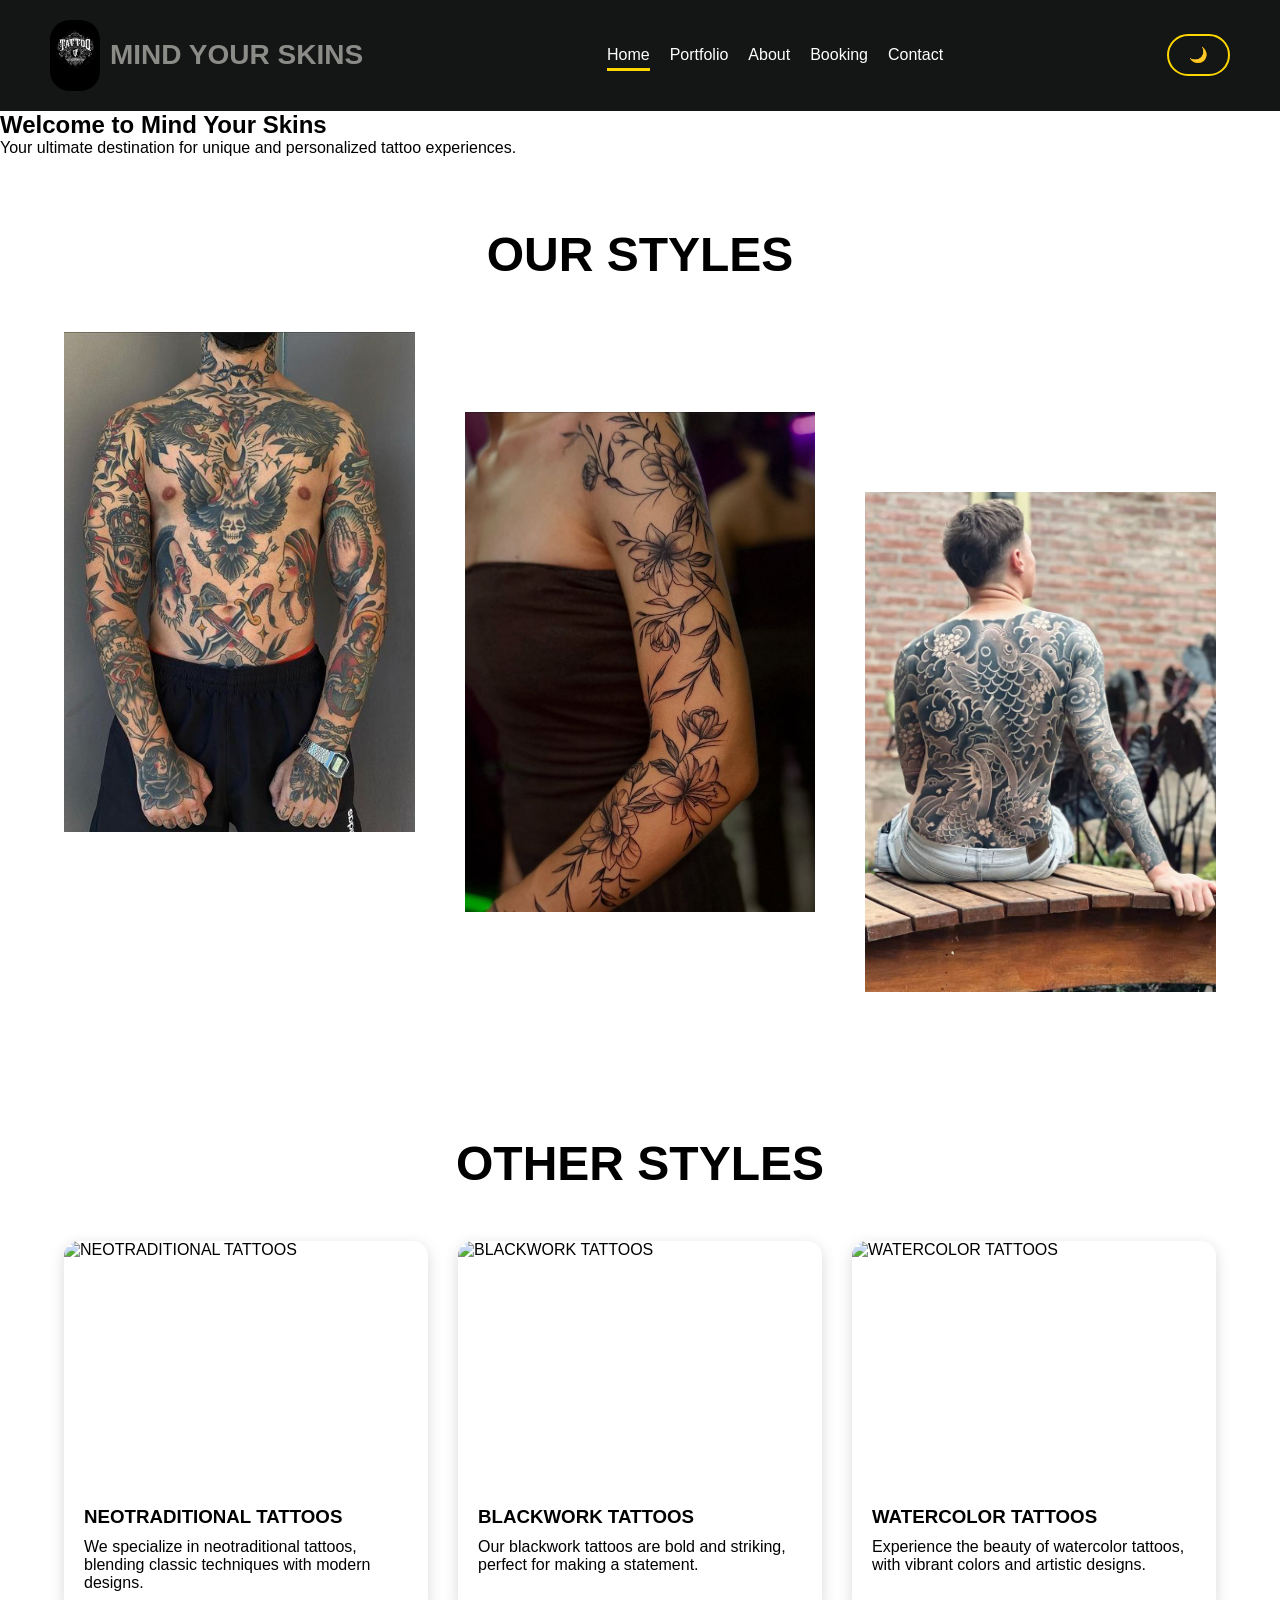
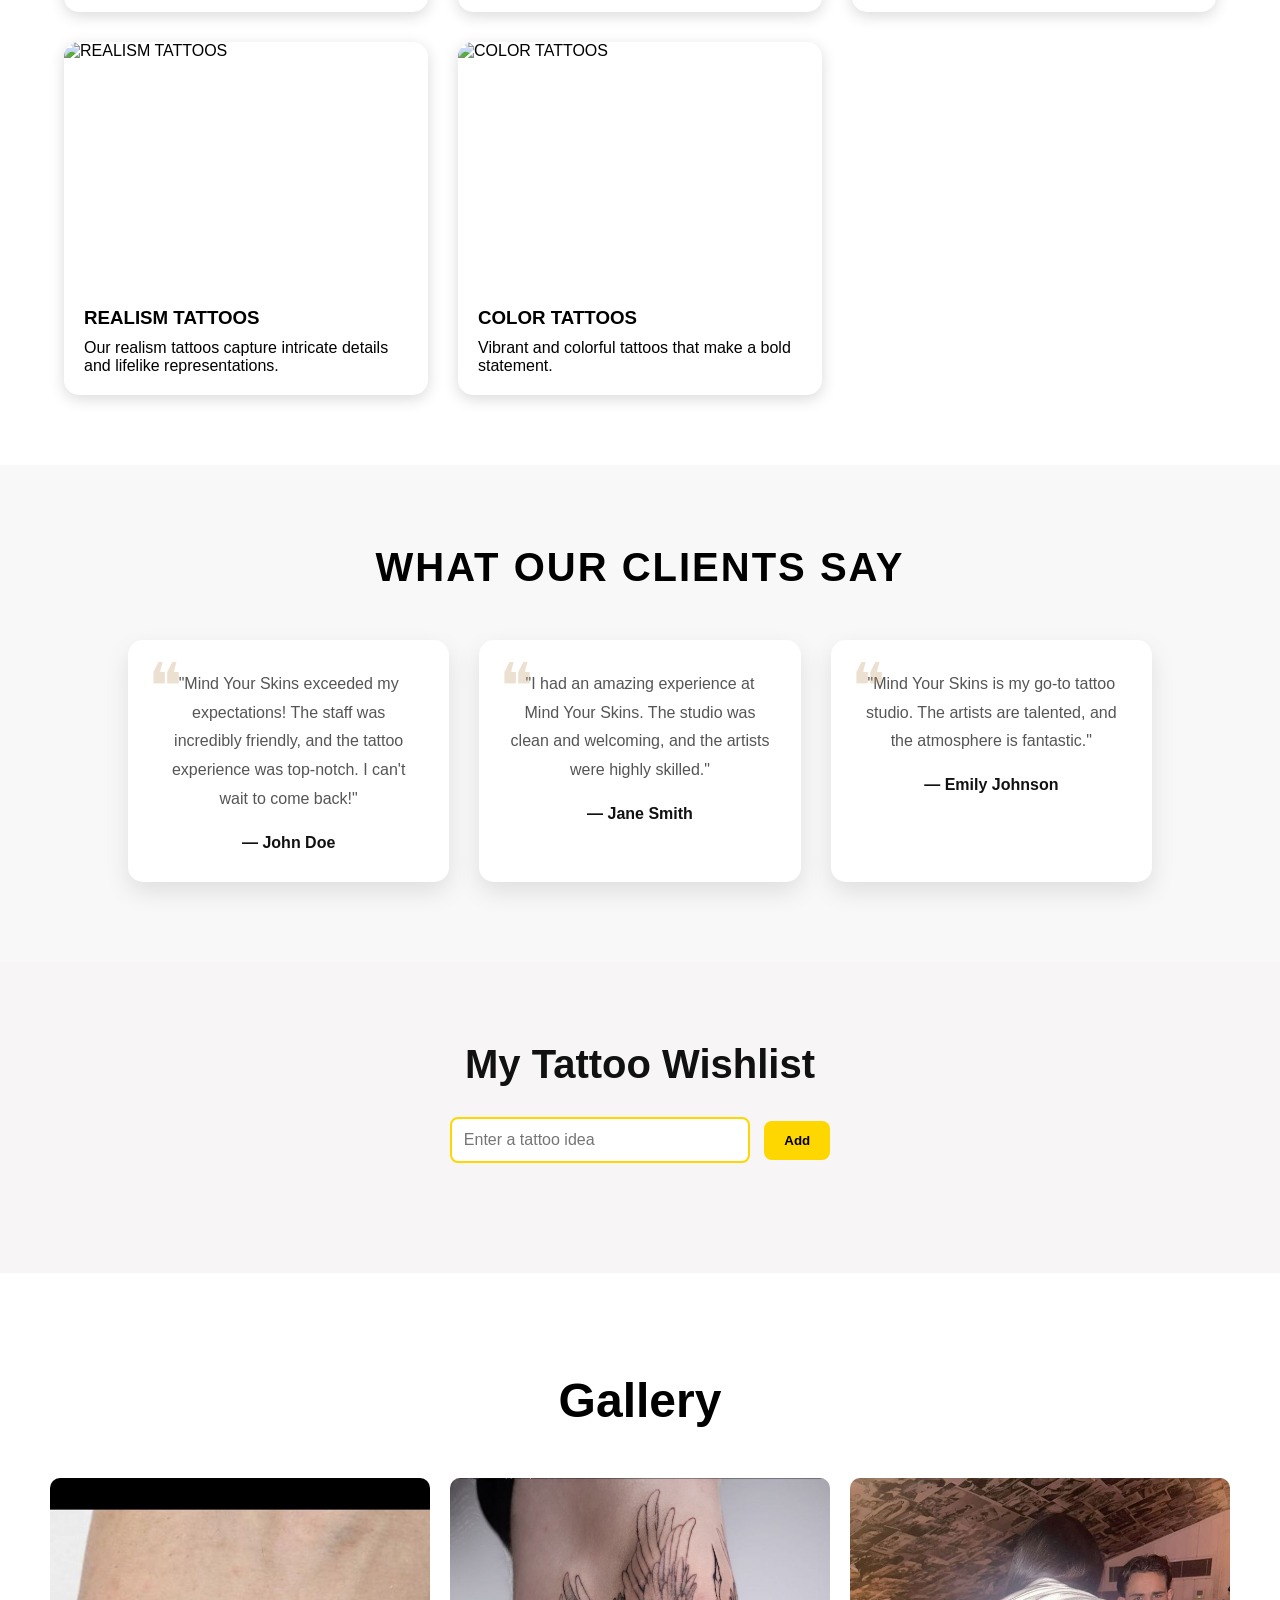
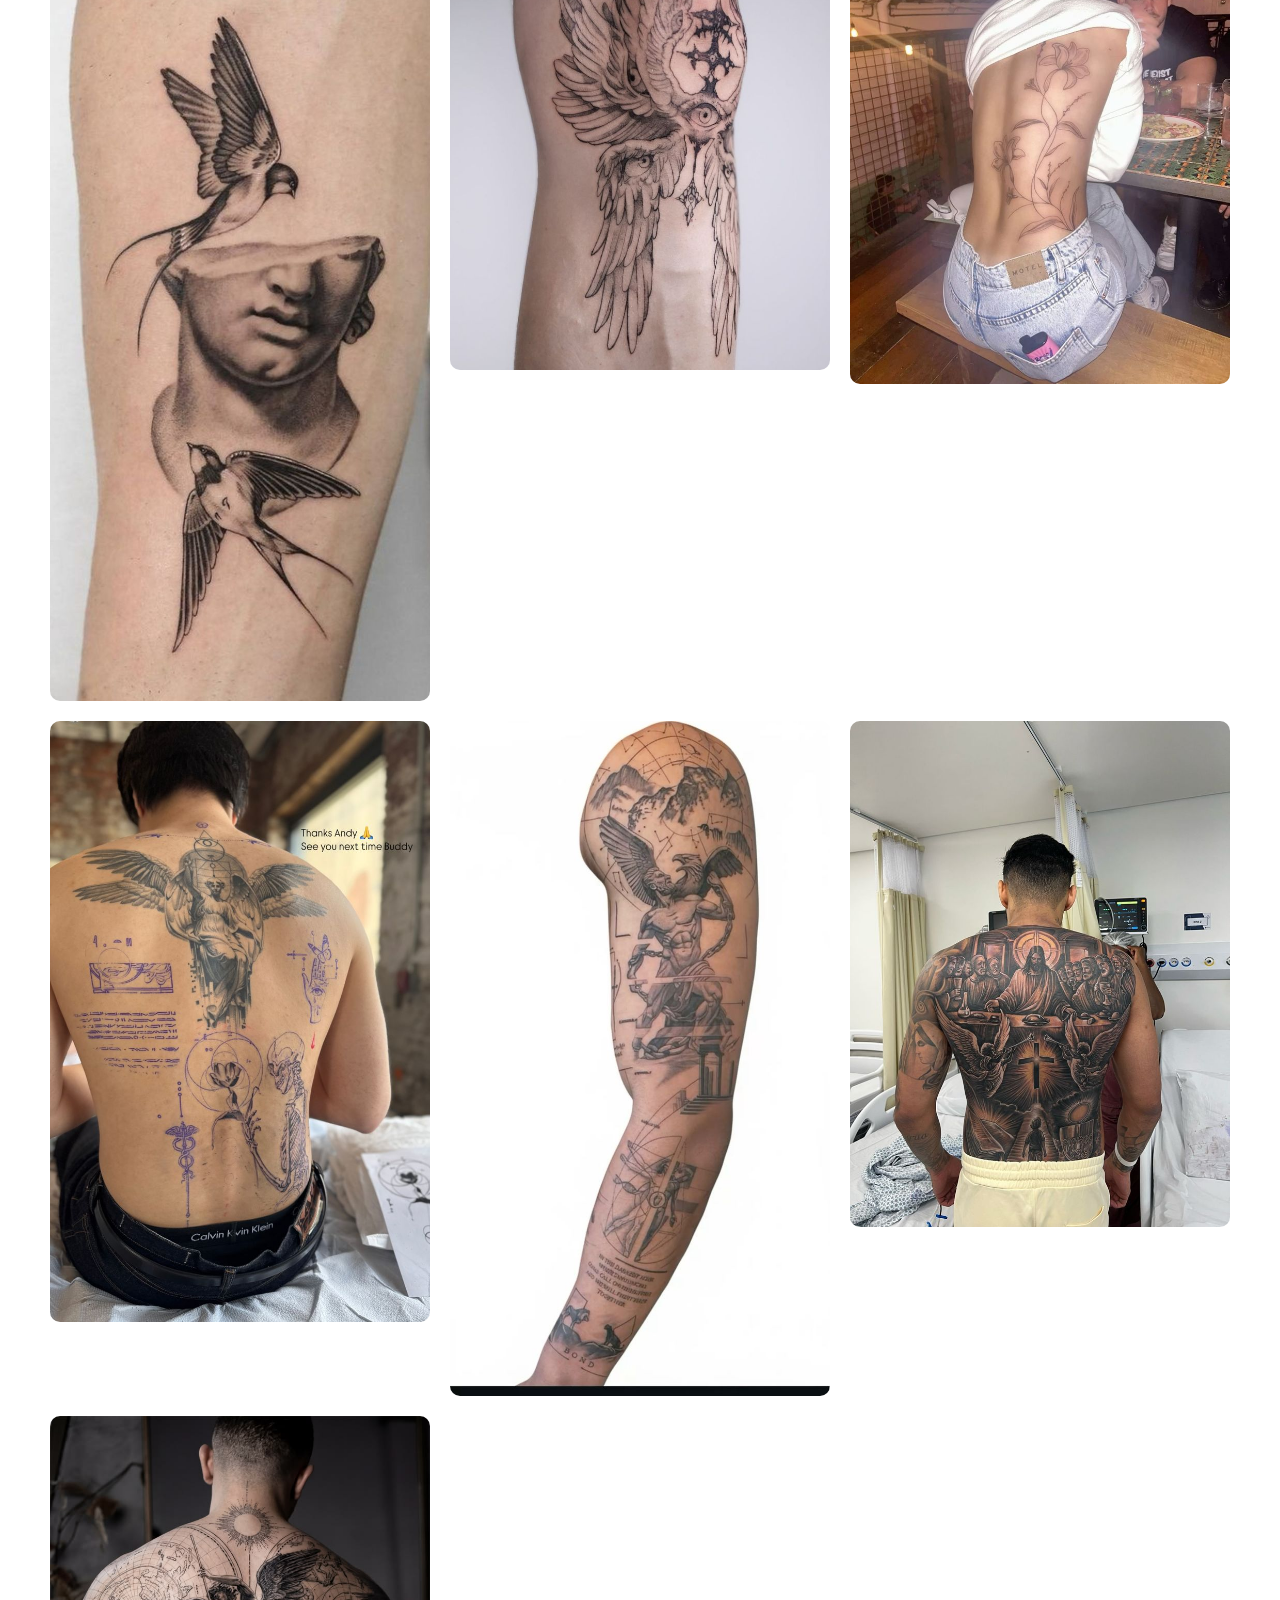
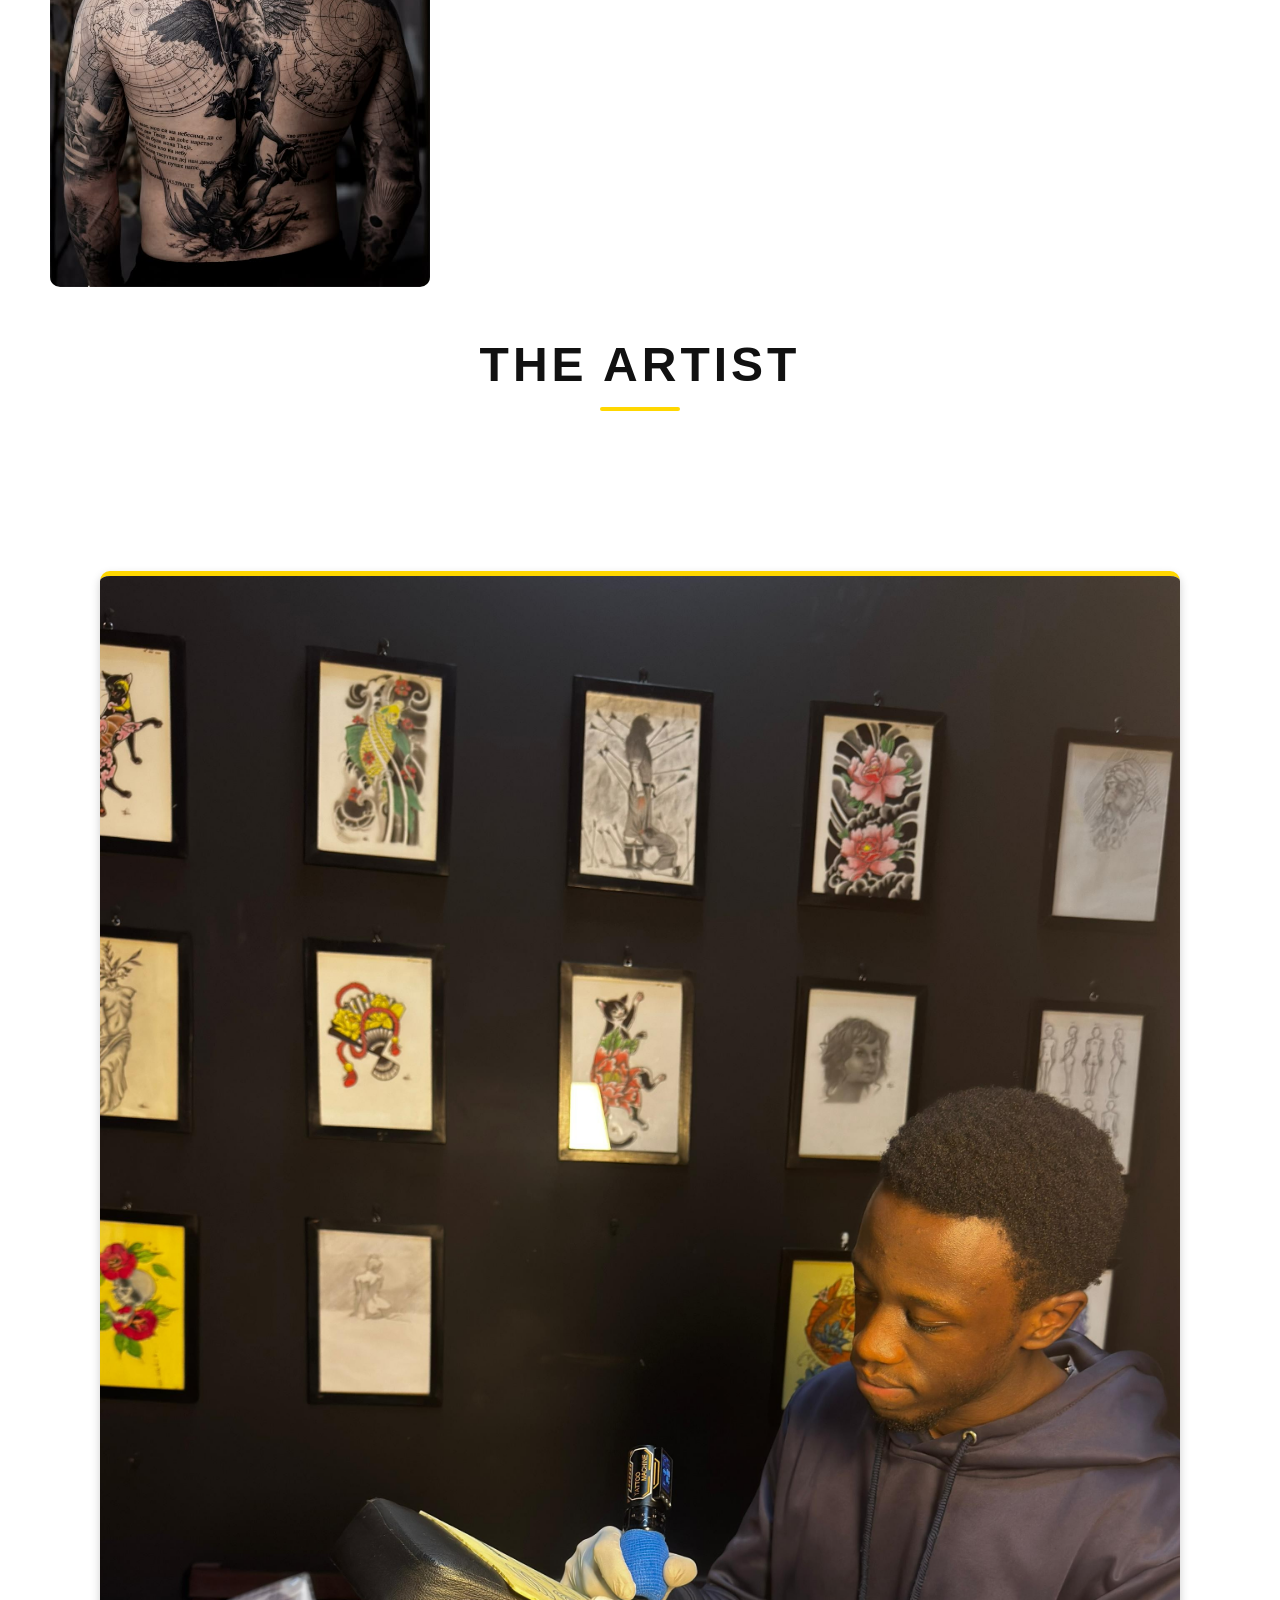
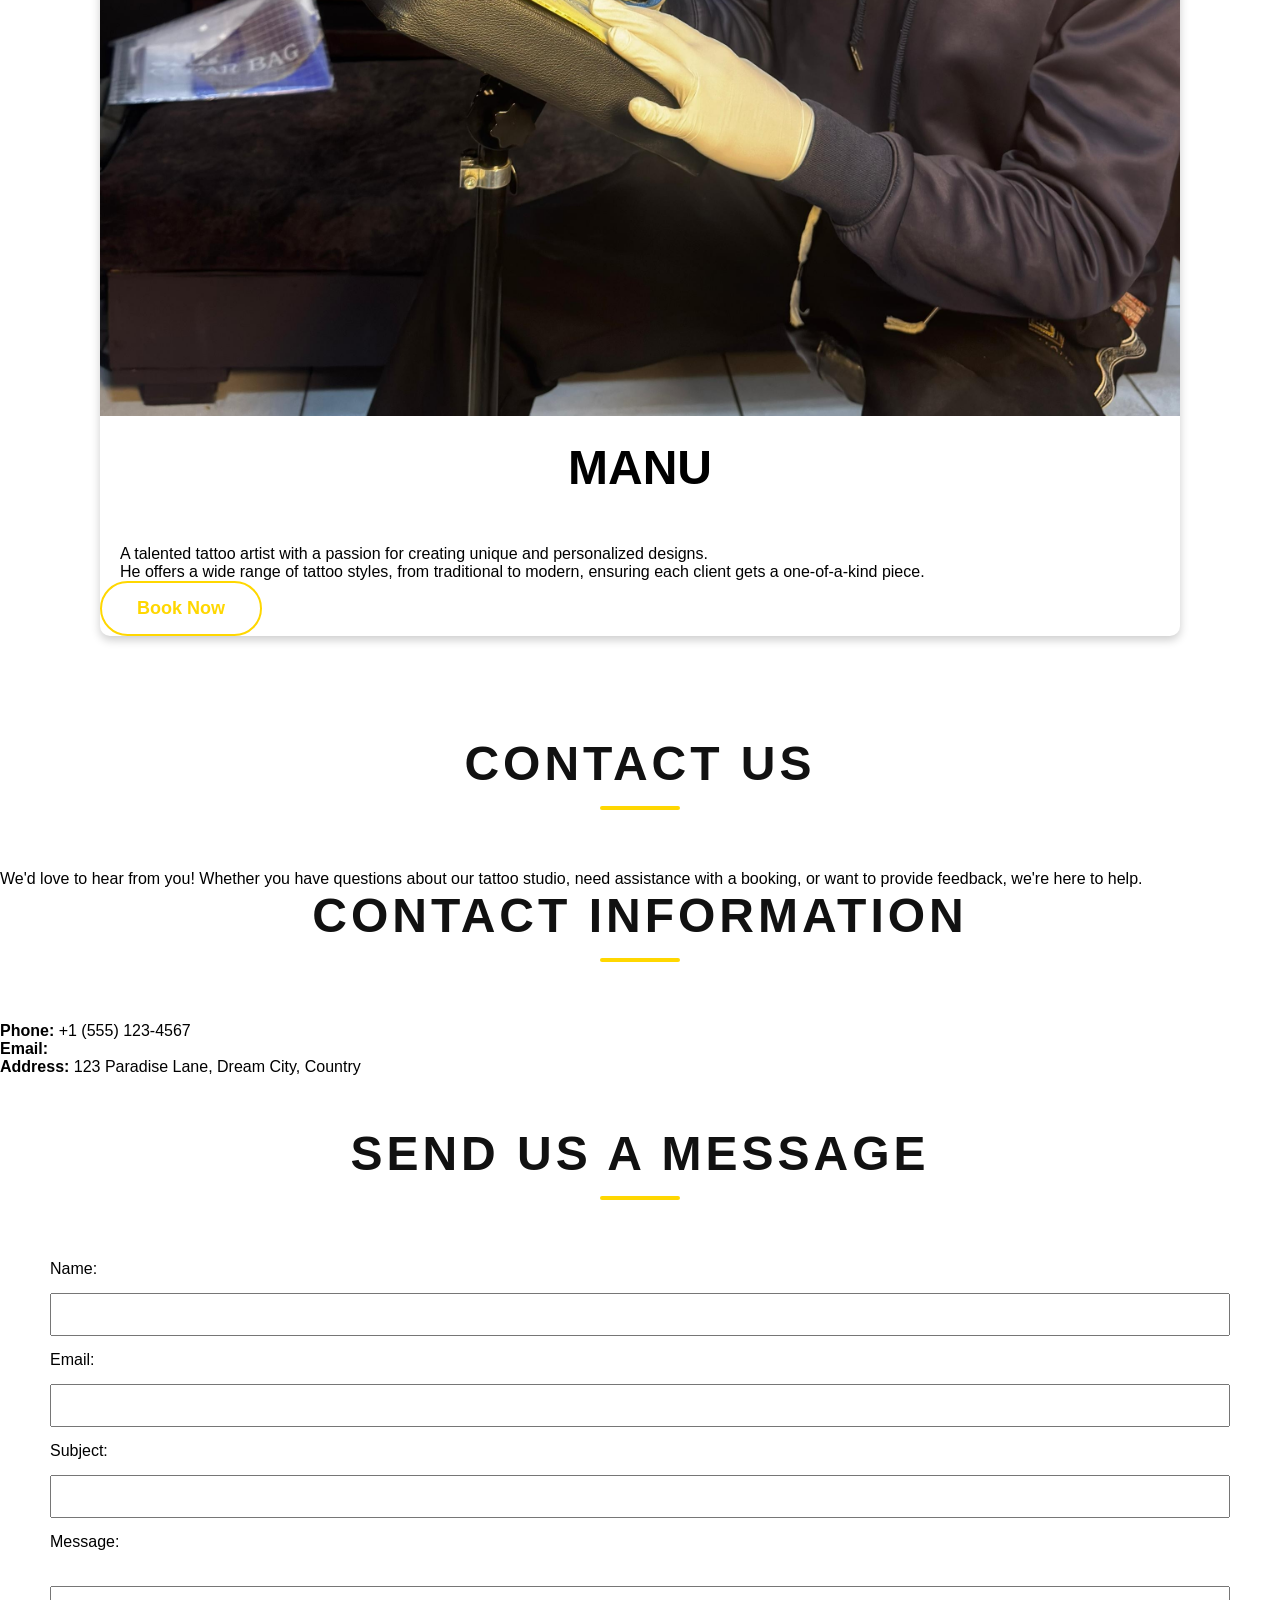
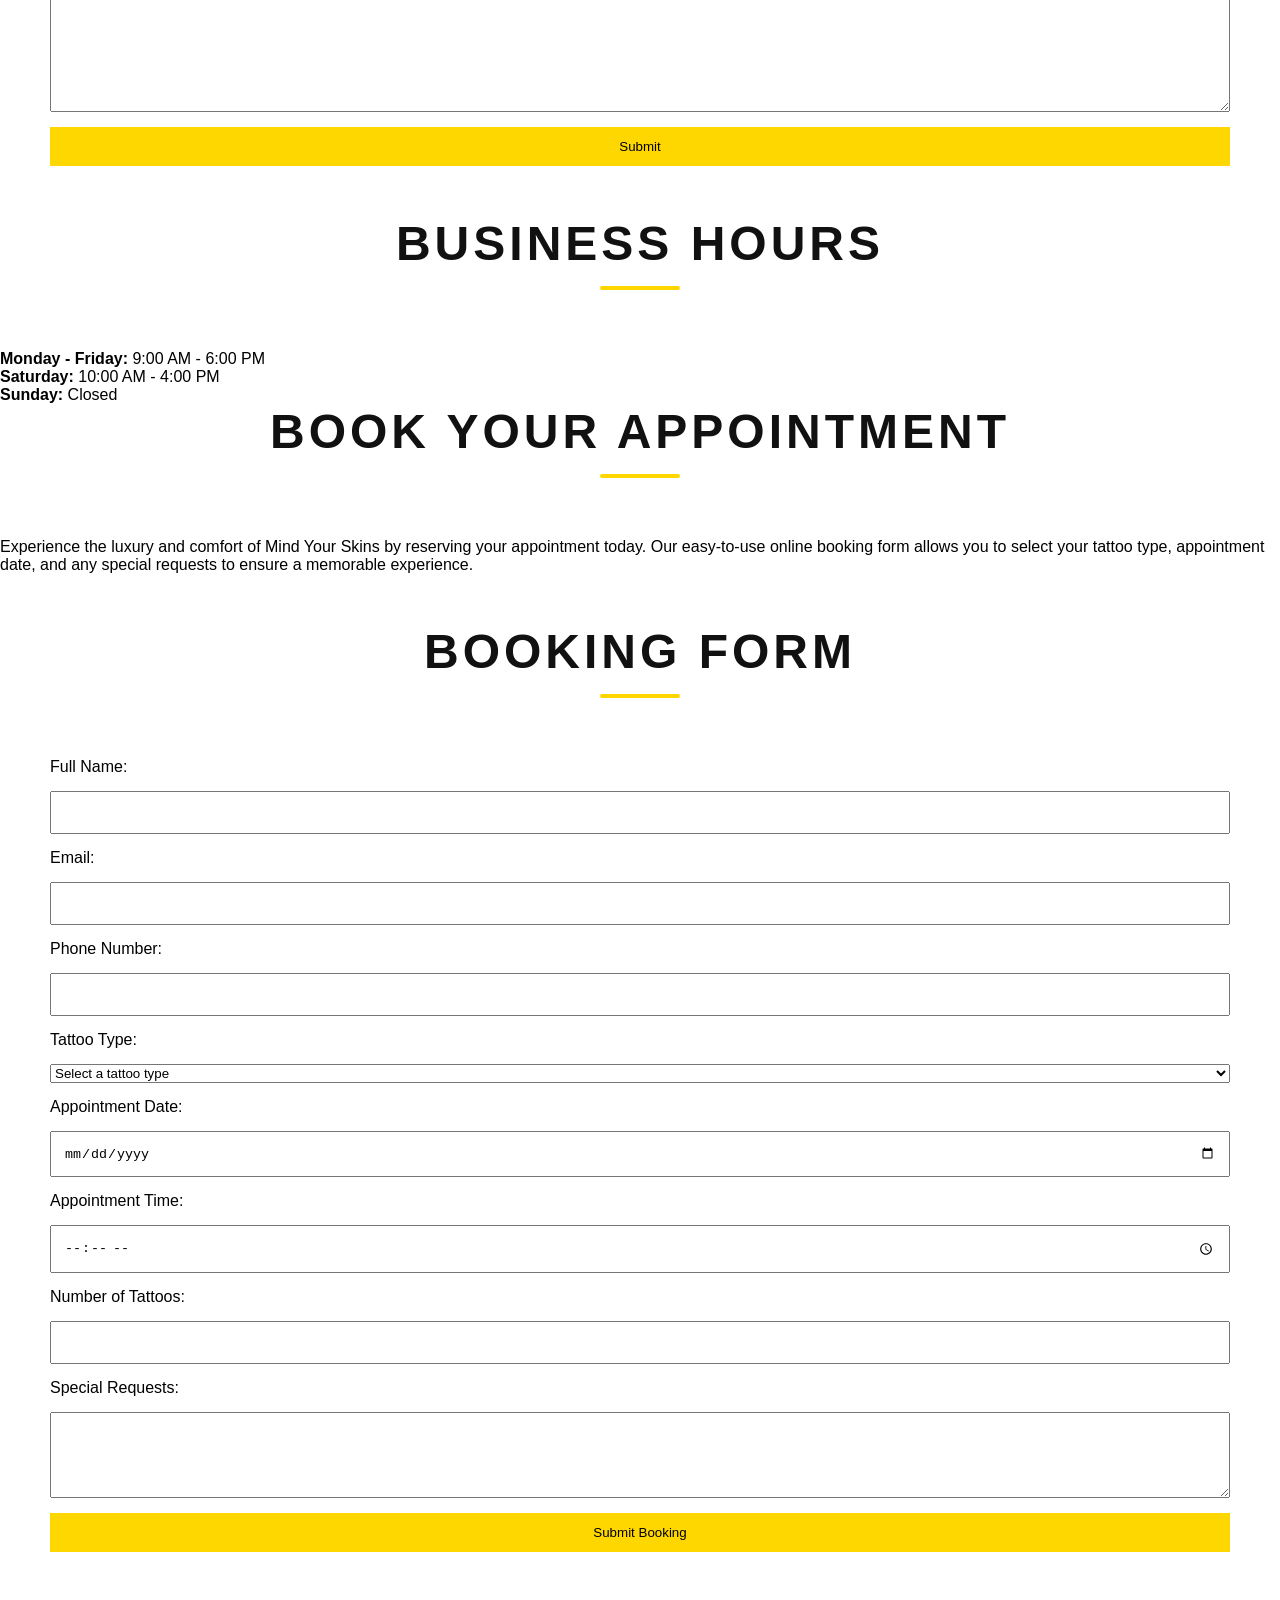
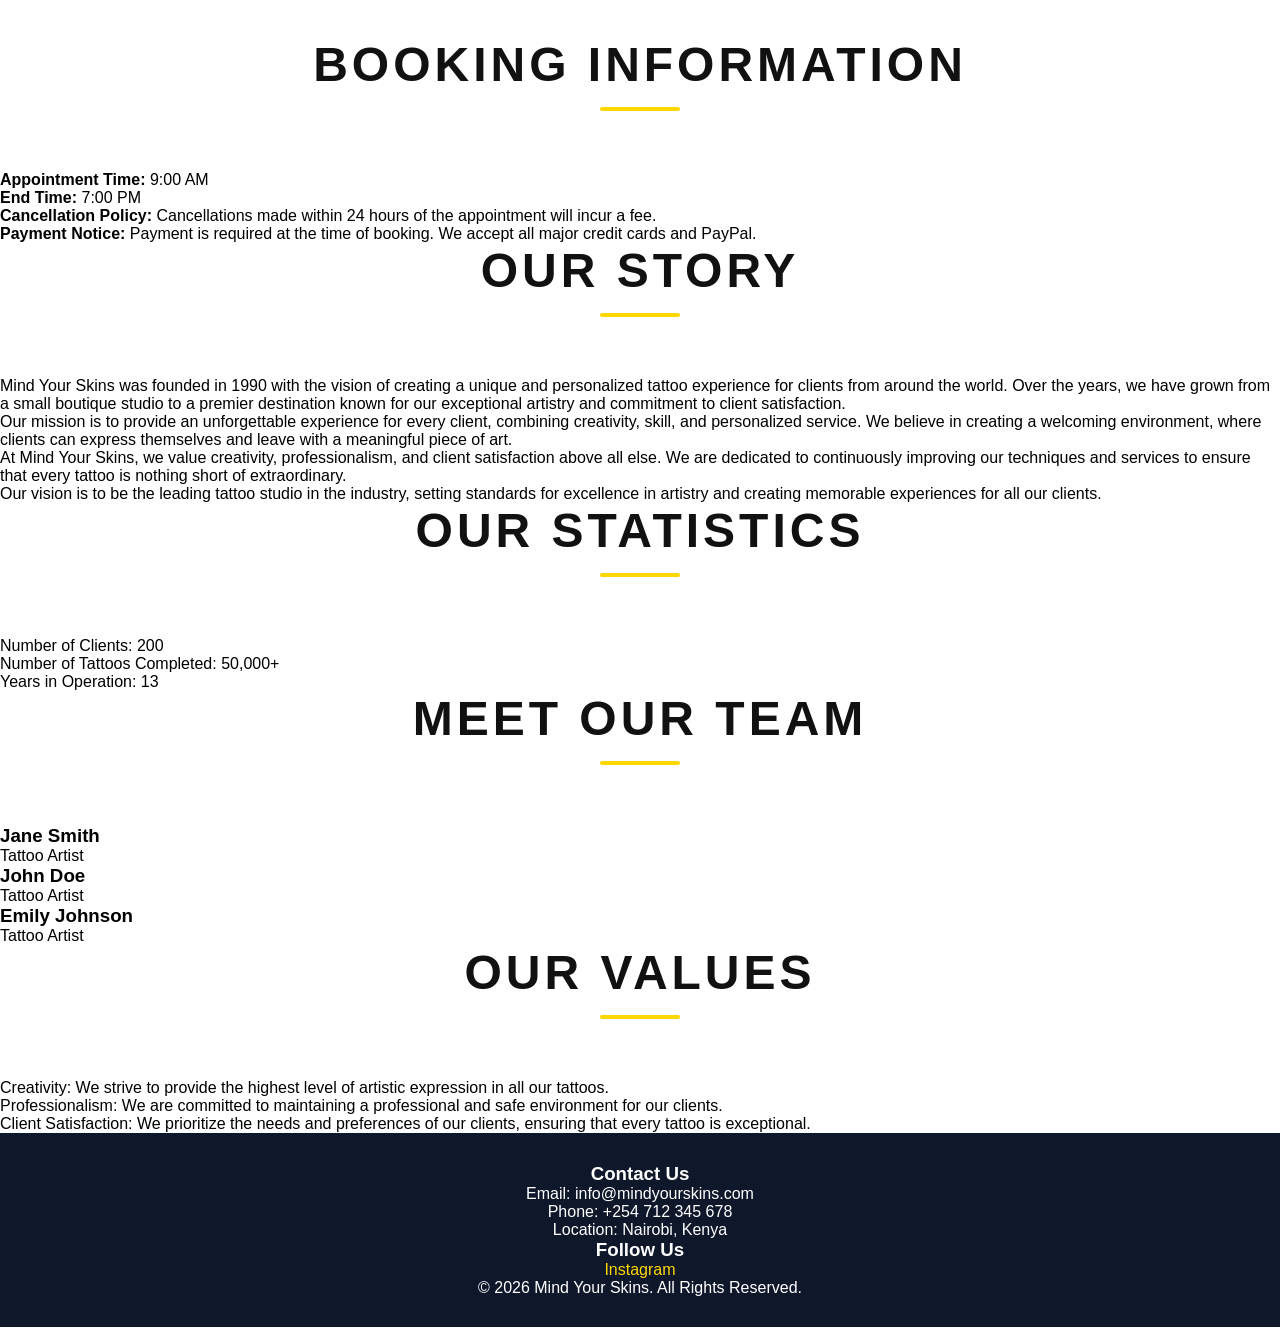
==== commit a971e25c: "changes 7" ====
--- a/submission/index.html
+++ b/submission/index.html
@@ -39,7 +39,7 @@
 
     <main>
 
-        <section class="hero" id="home">
+        <section class="herobanner" id="home">
 
             <div class="hero-content">
                 <h1>Welcome to Mind Your Skins</h1>
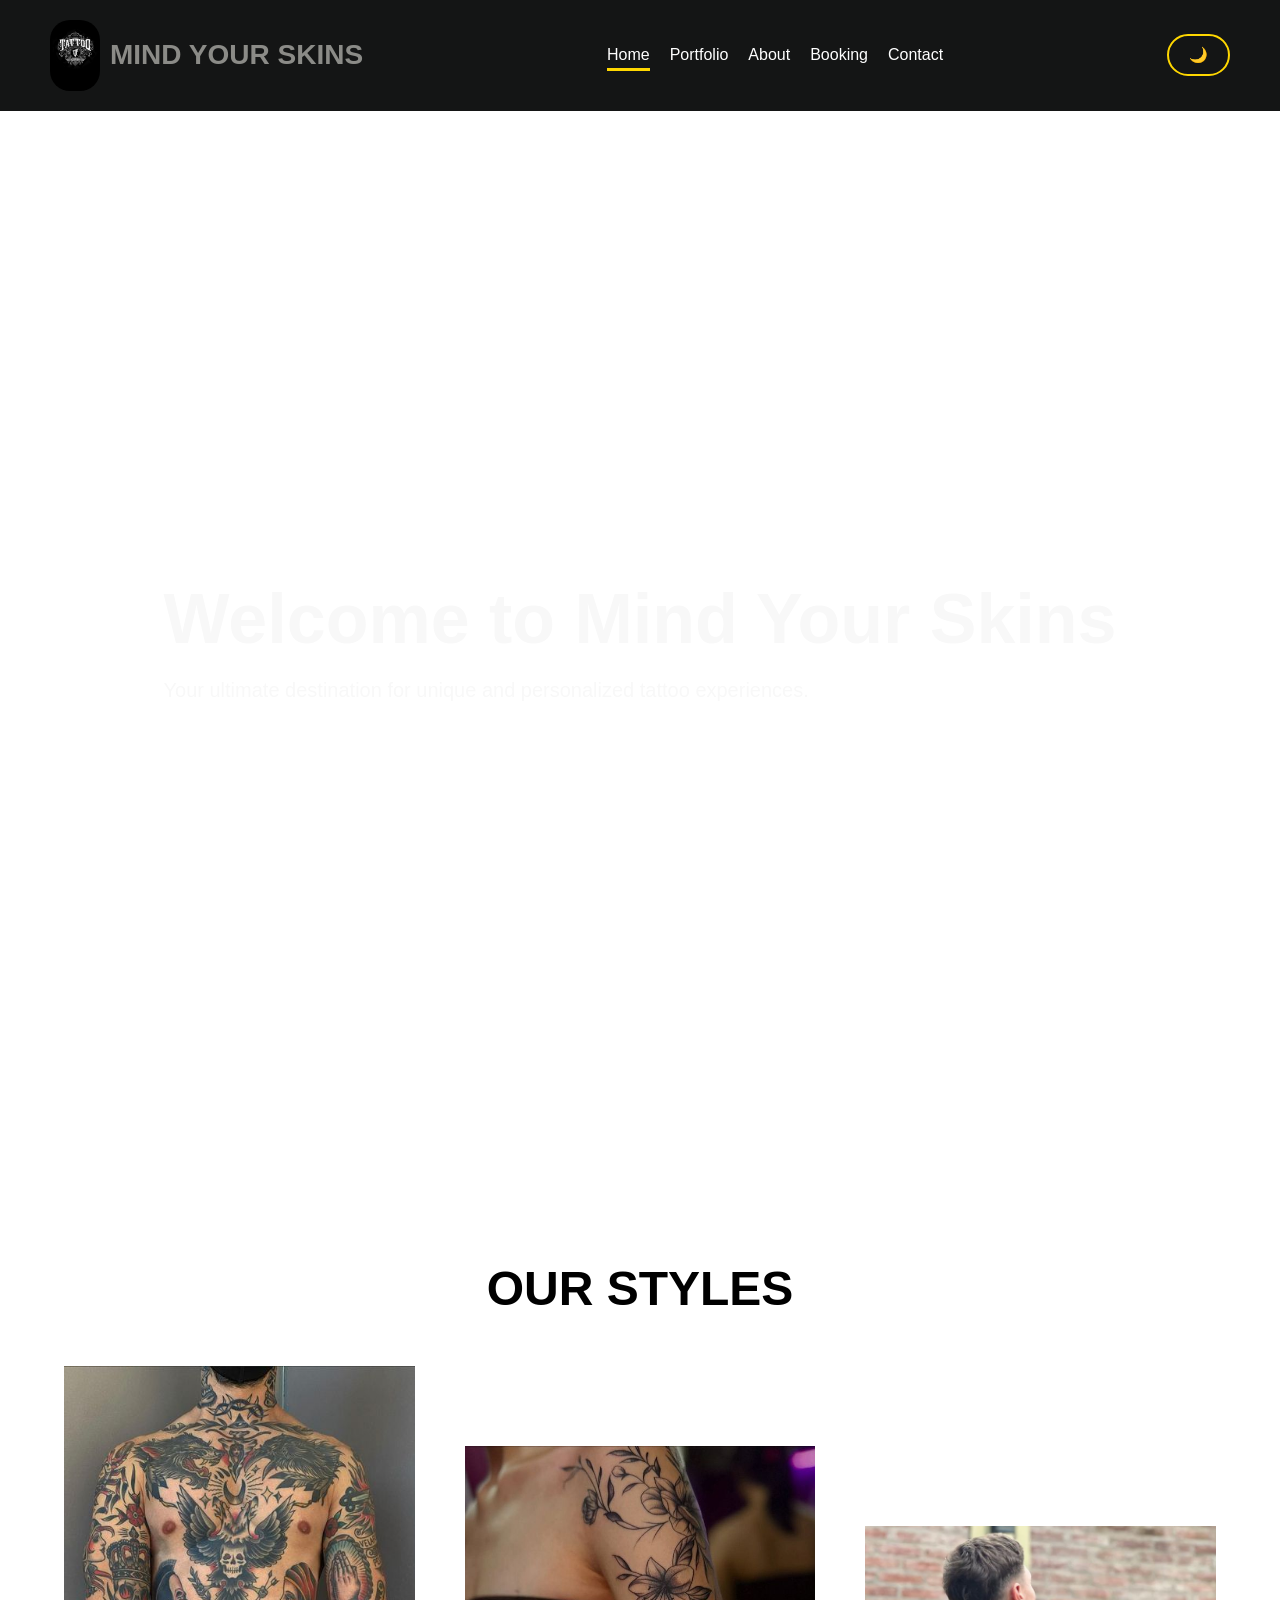
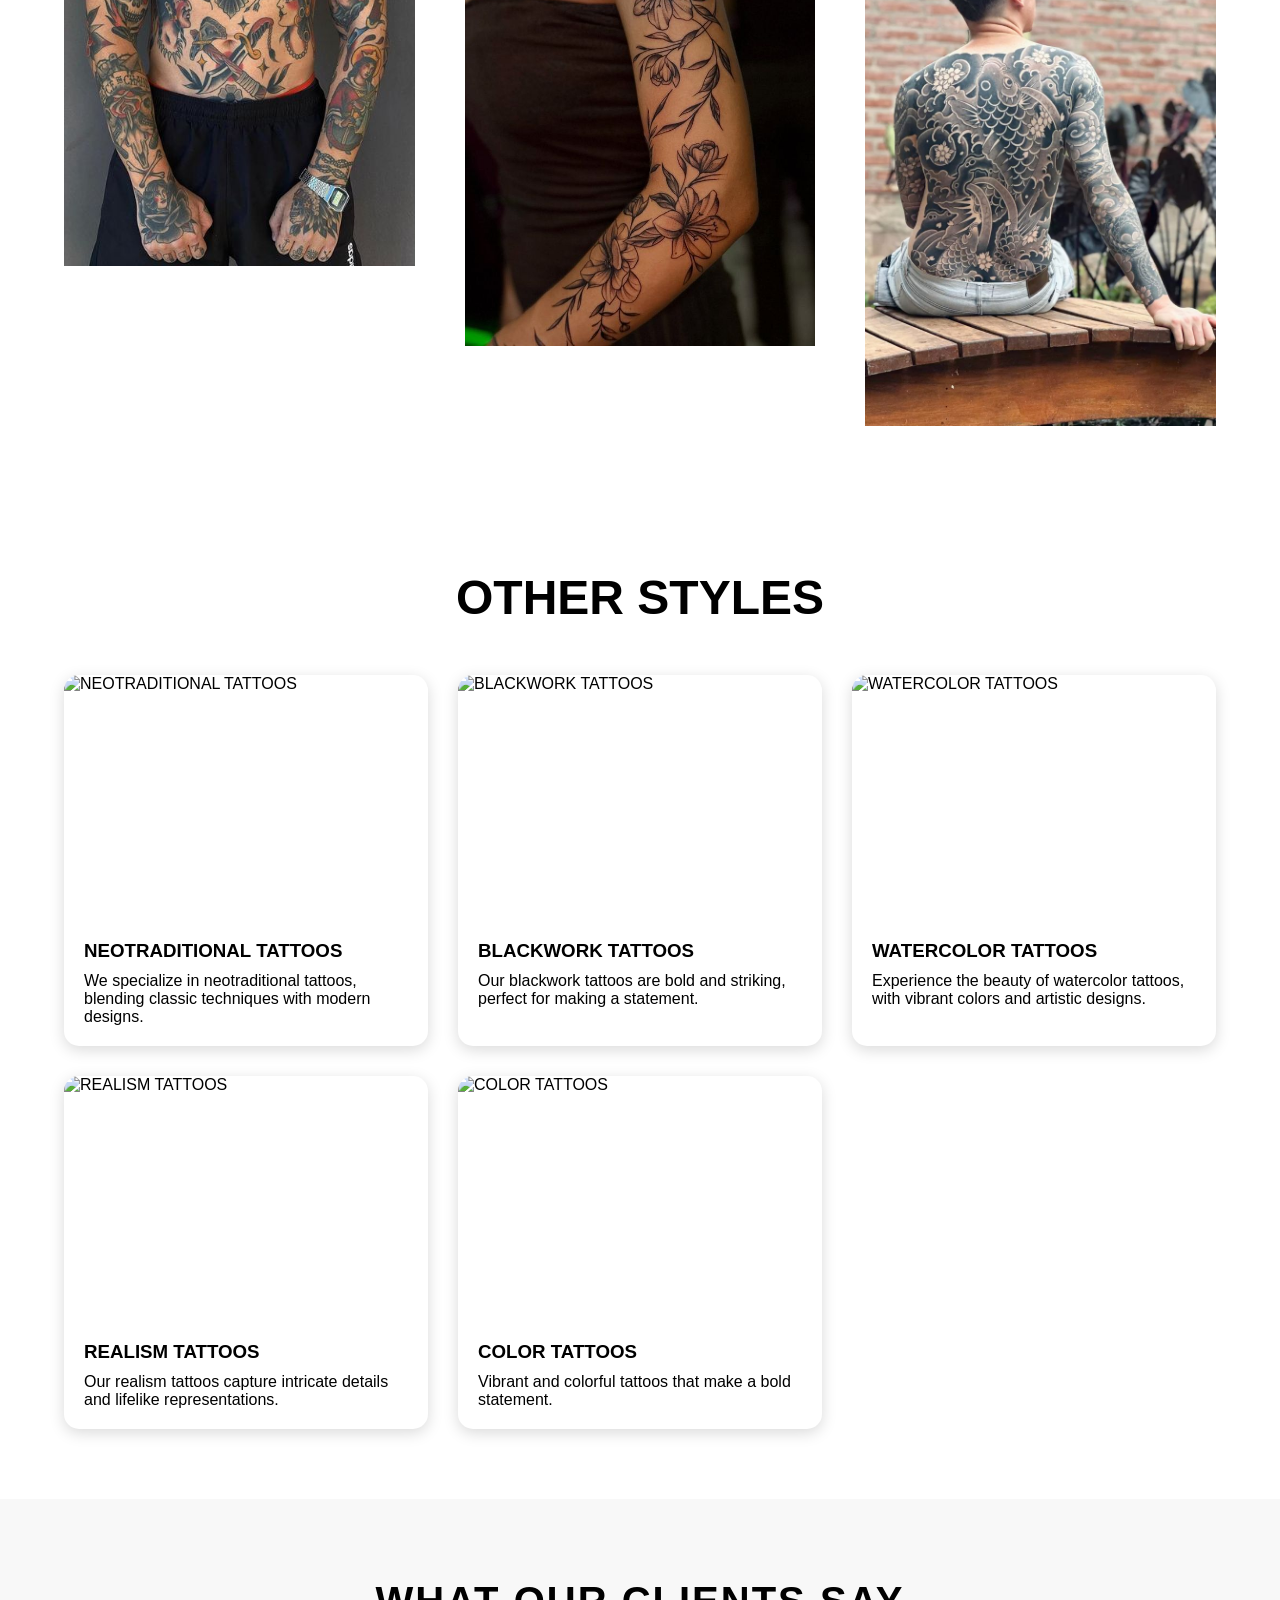
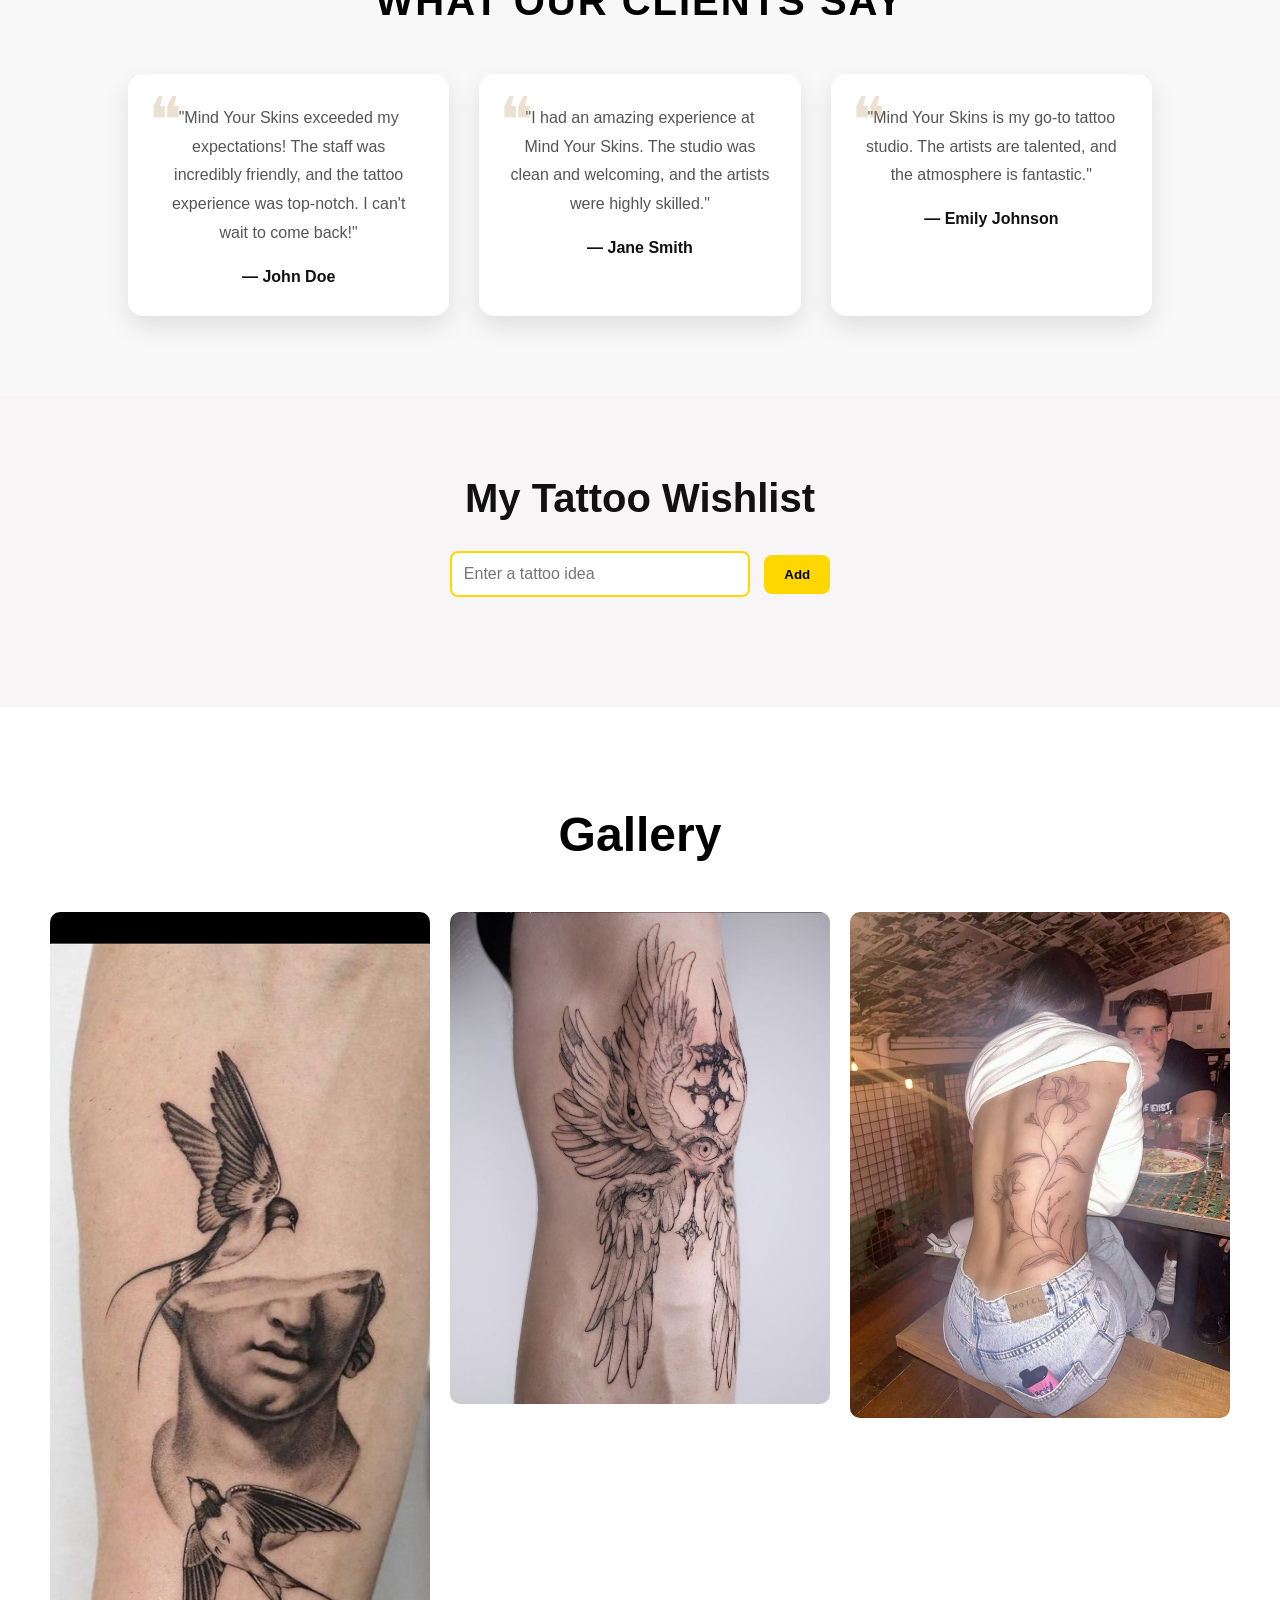
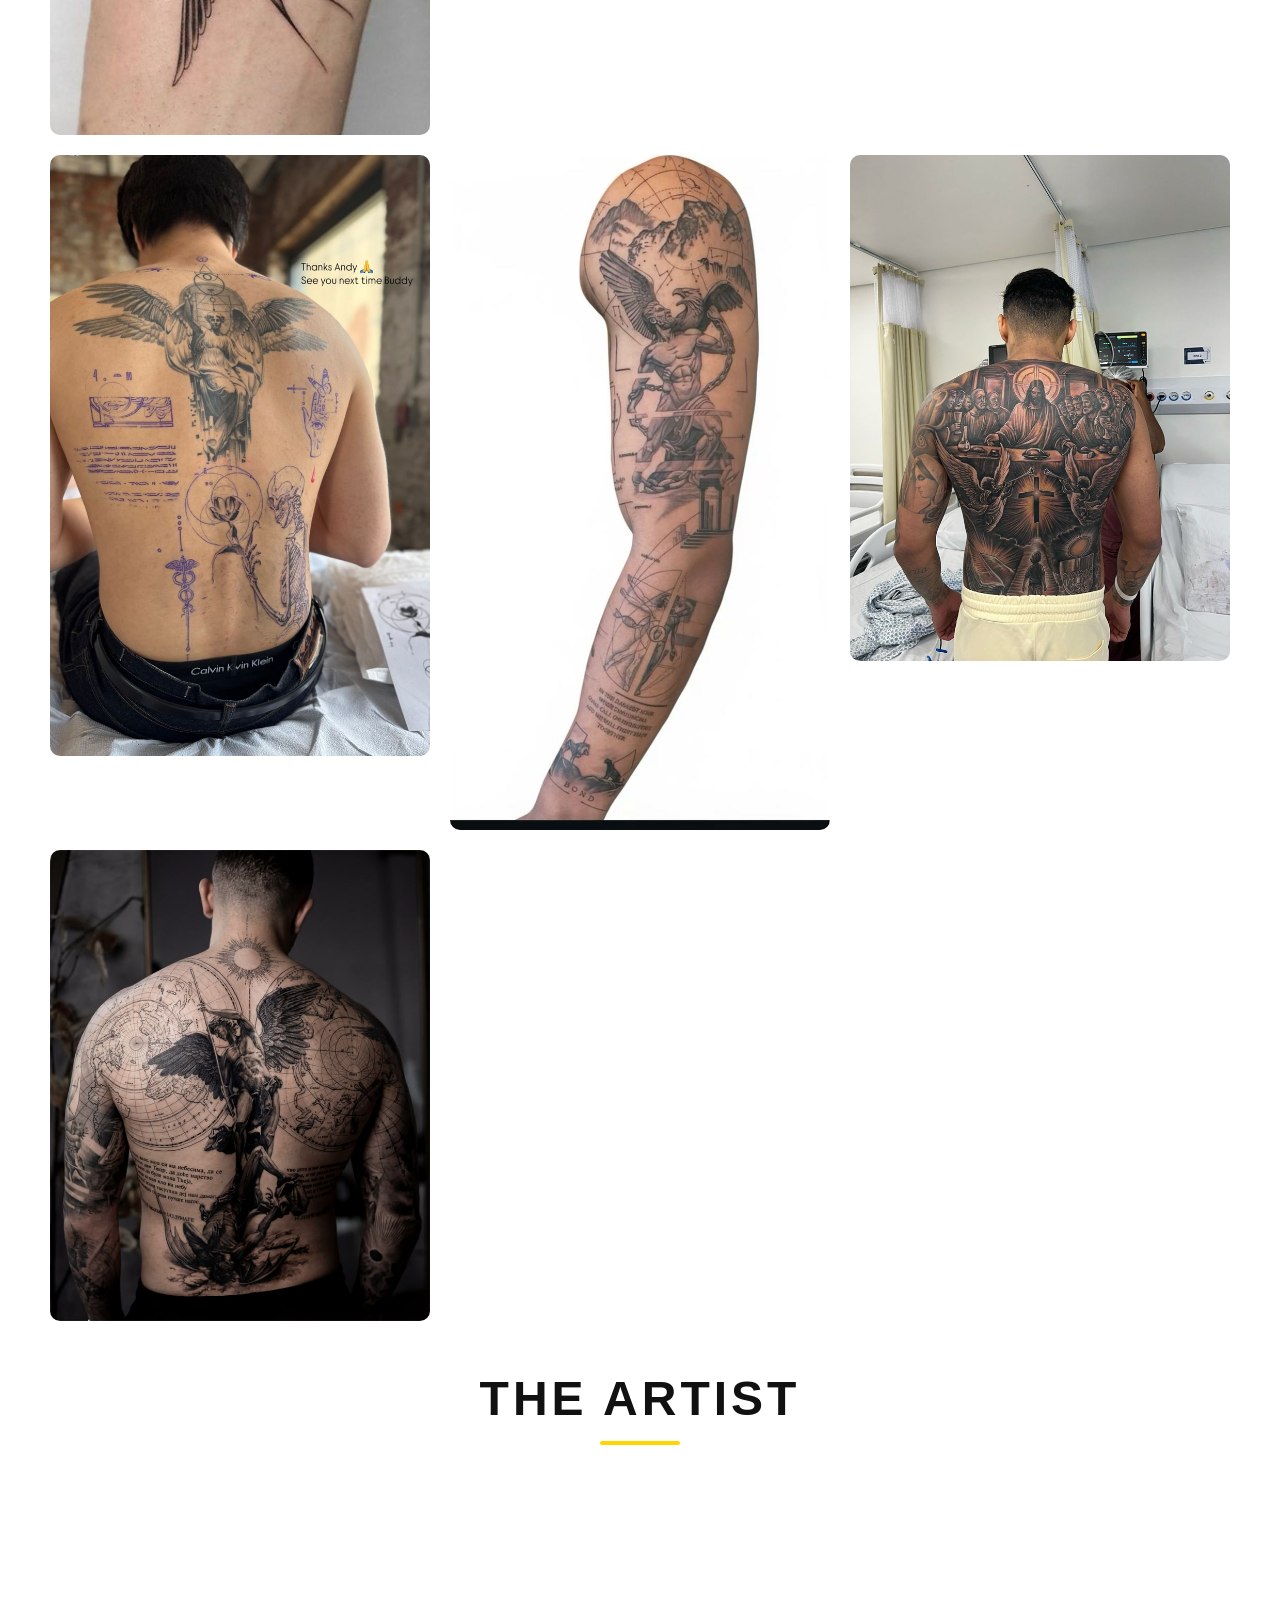
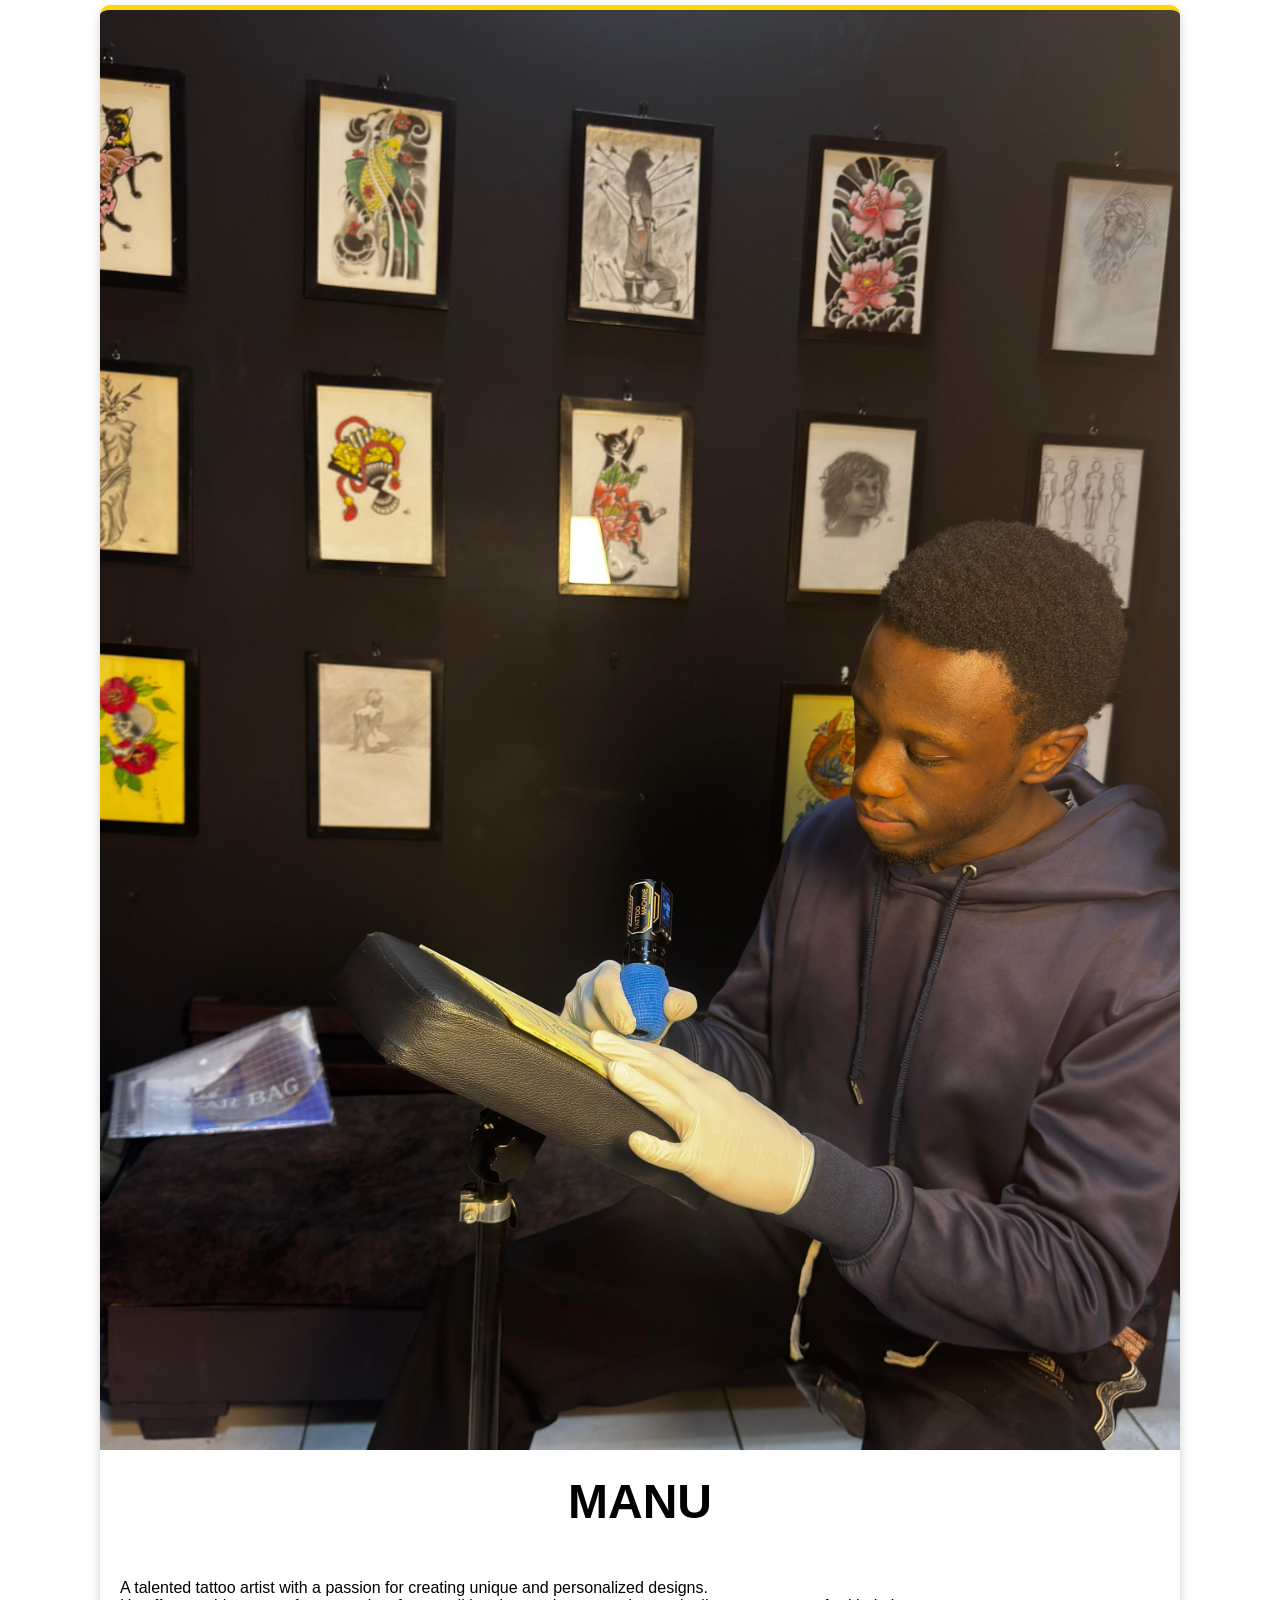
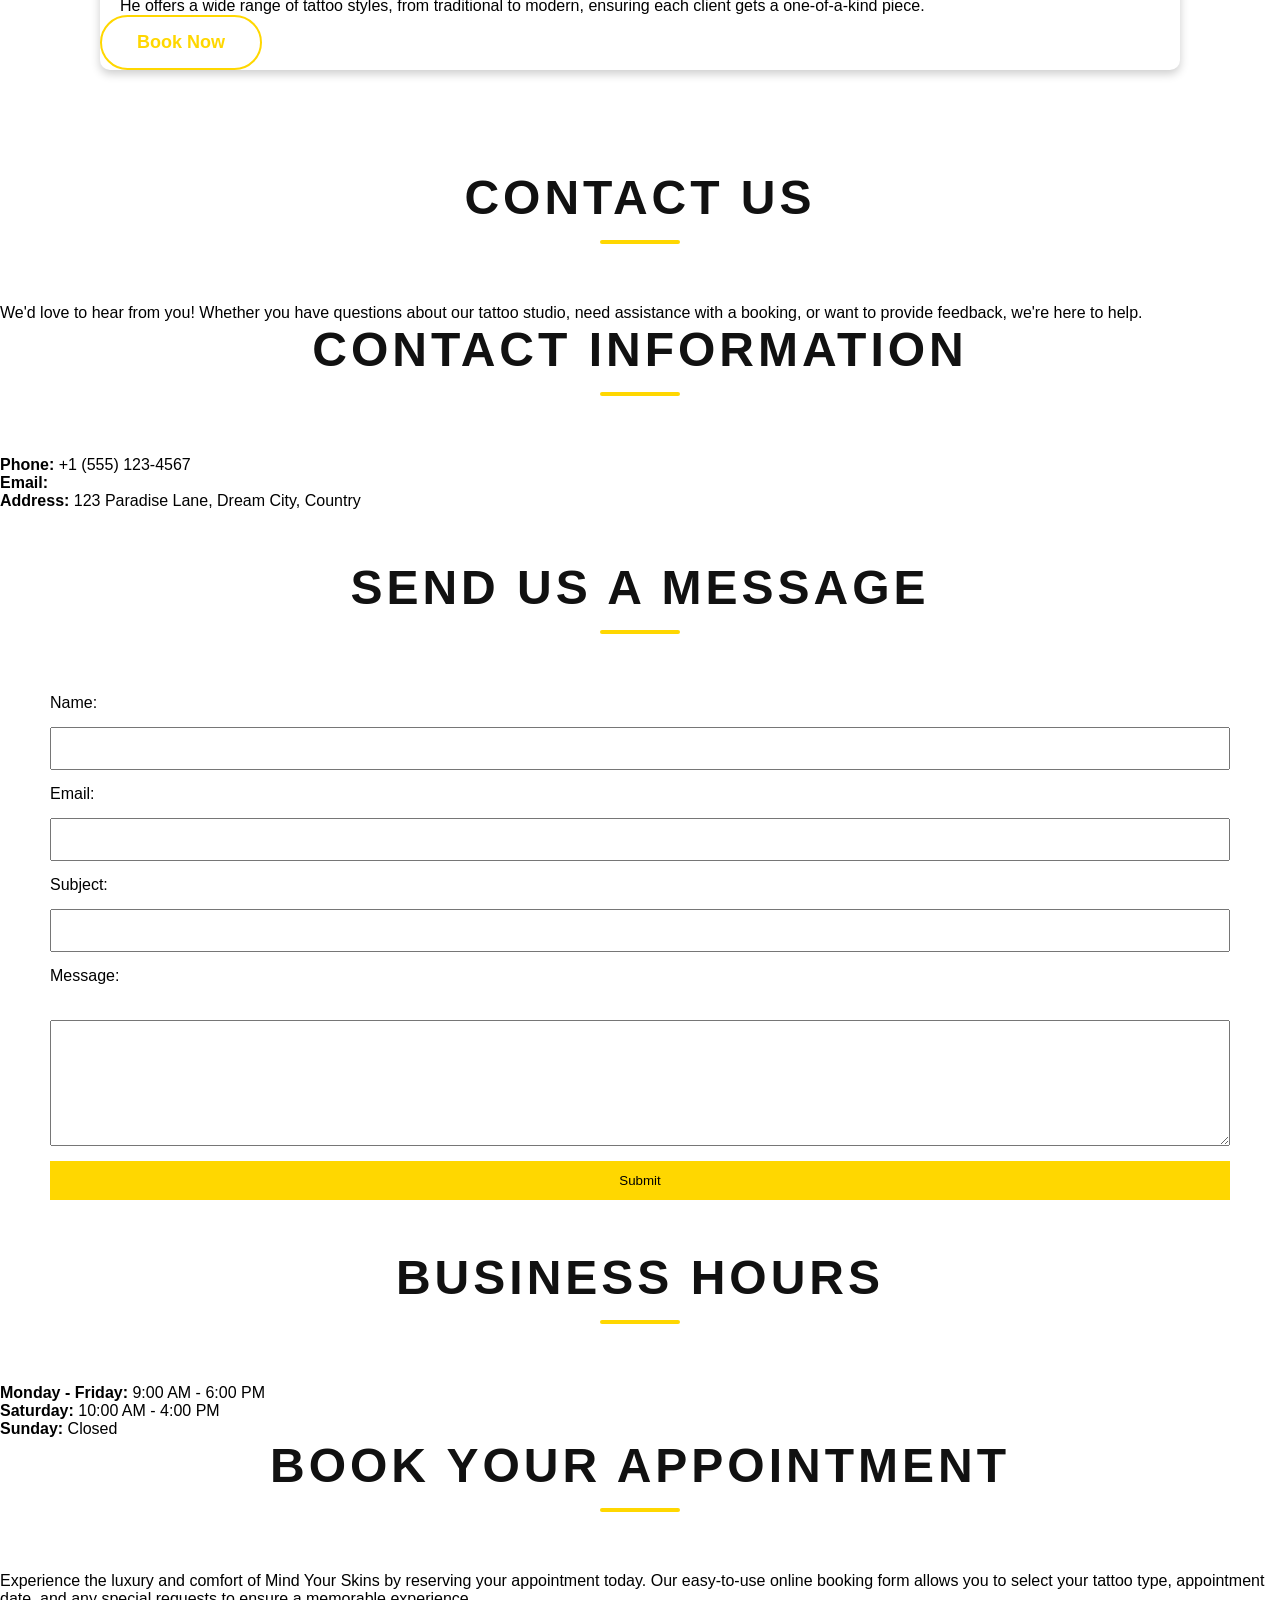
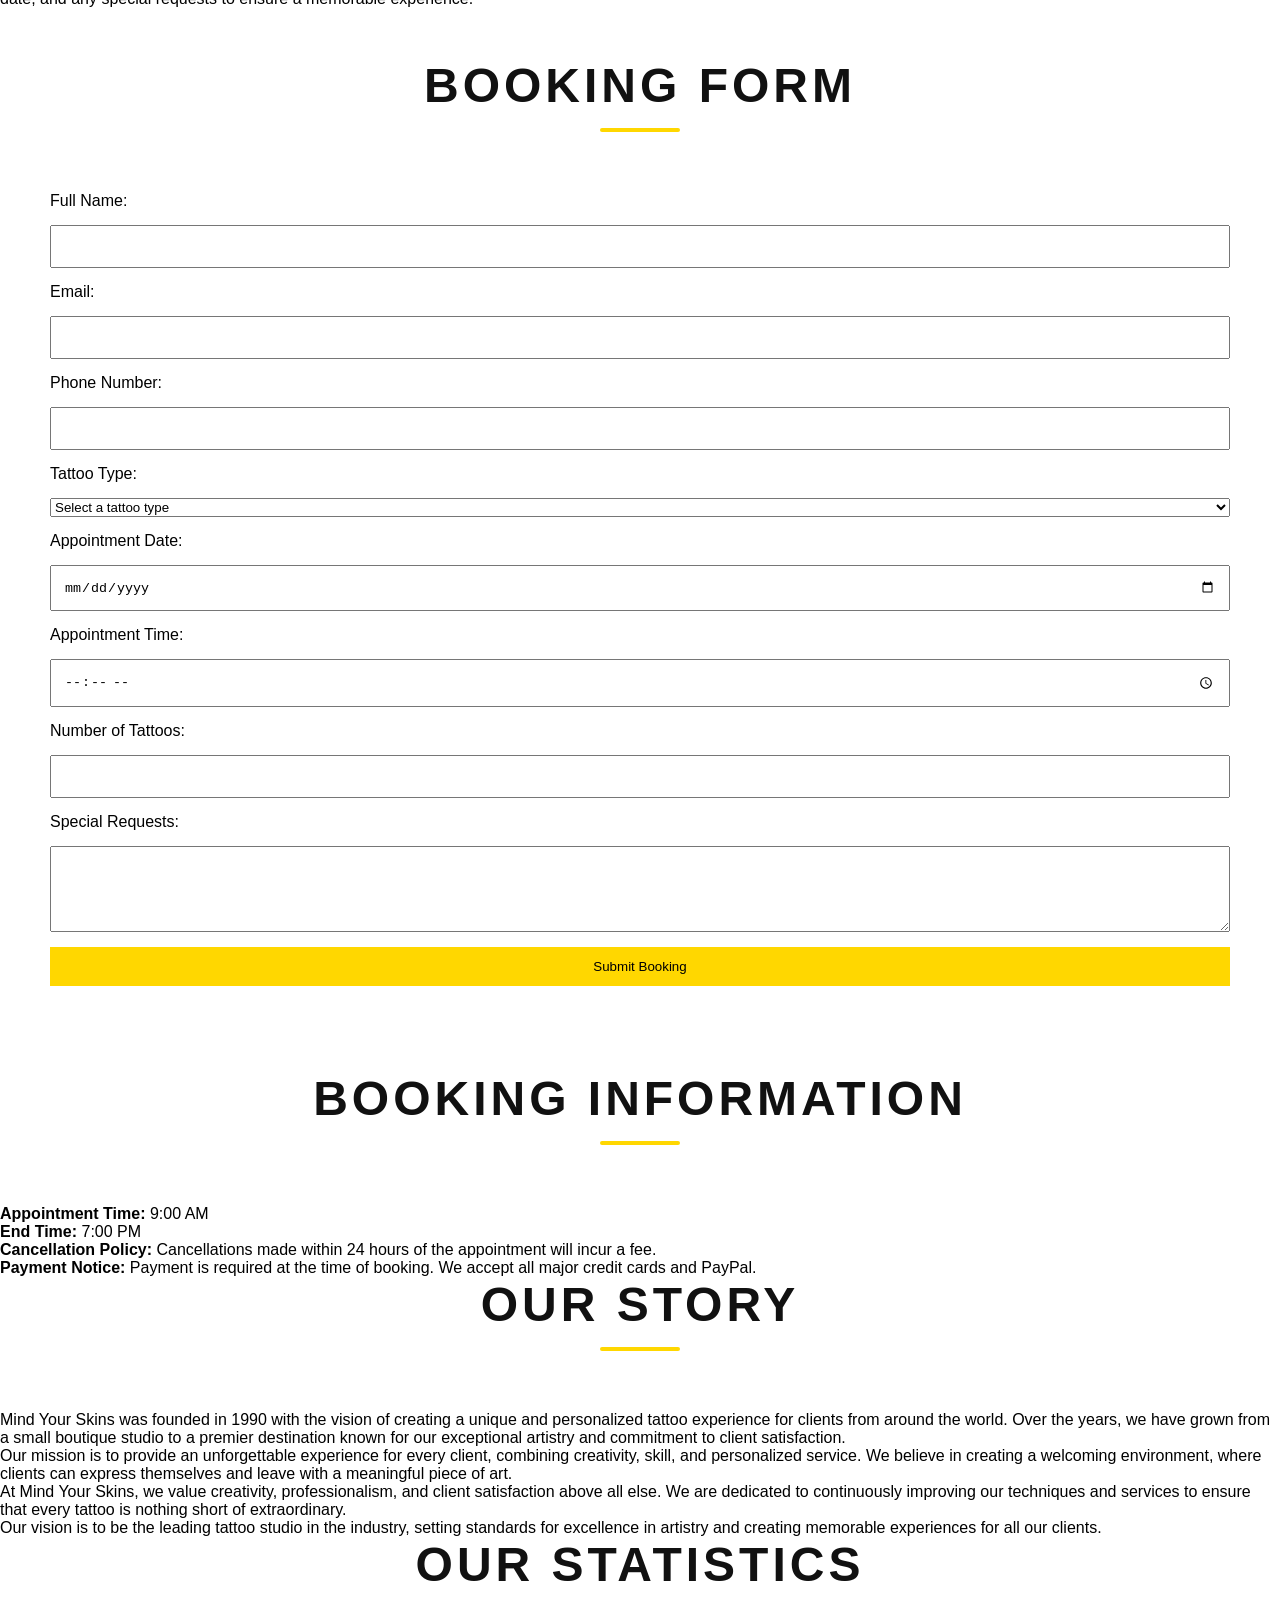
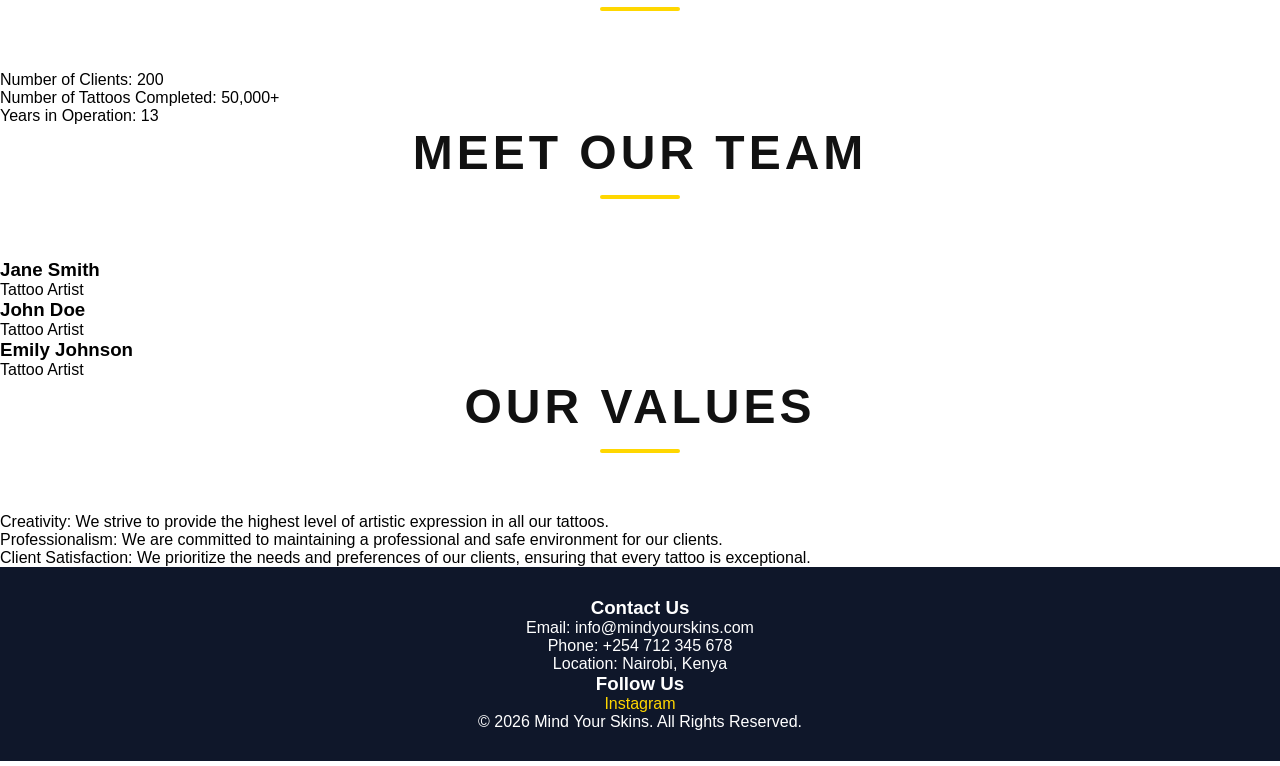
==== commit 35cd8178: "changes 8" ====
--- a/submission/index.html
+++ b/submission/index.html
@@ -39,7 +39,7 @@
 
     <main>
 
-        <section class="herobanner" id="home">
+        <section class="hero" id="herobanner">
 
             <div class="hero-content">
                 <h1>Welcome to Mind Your Skins</h1>
